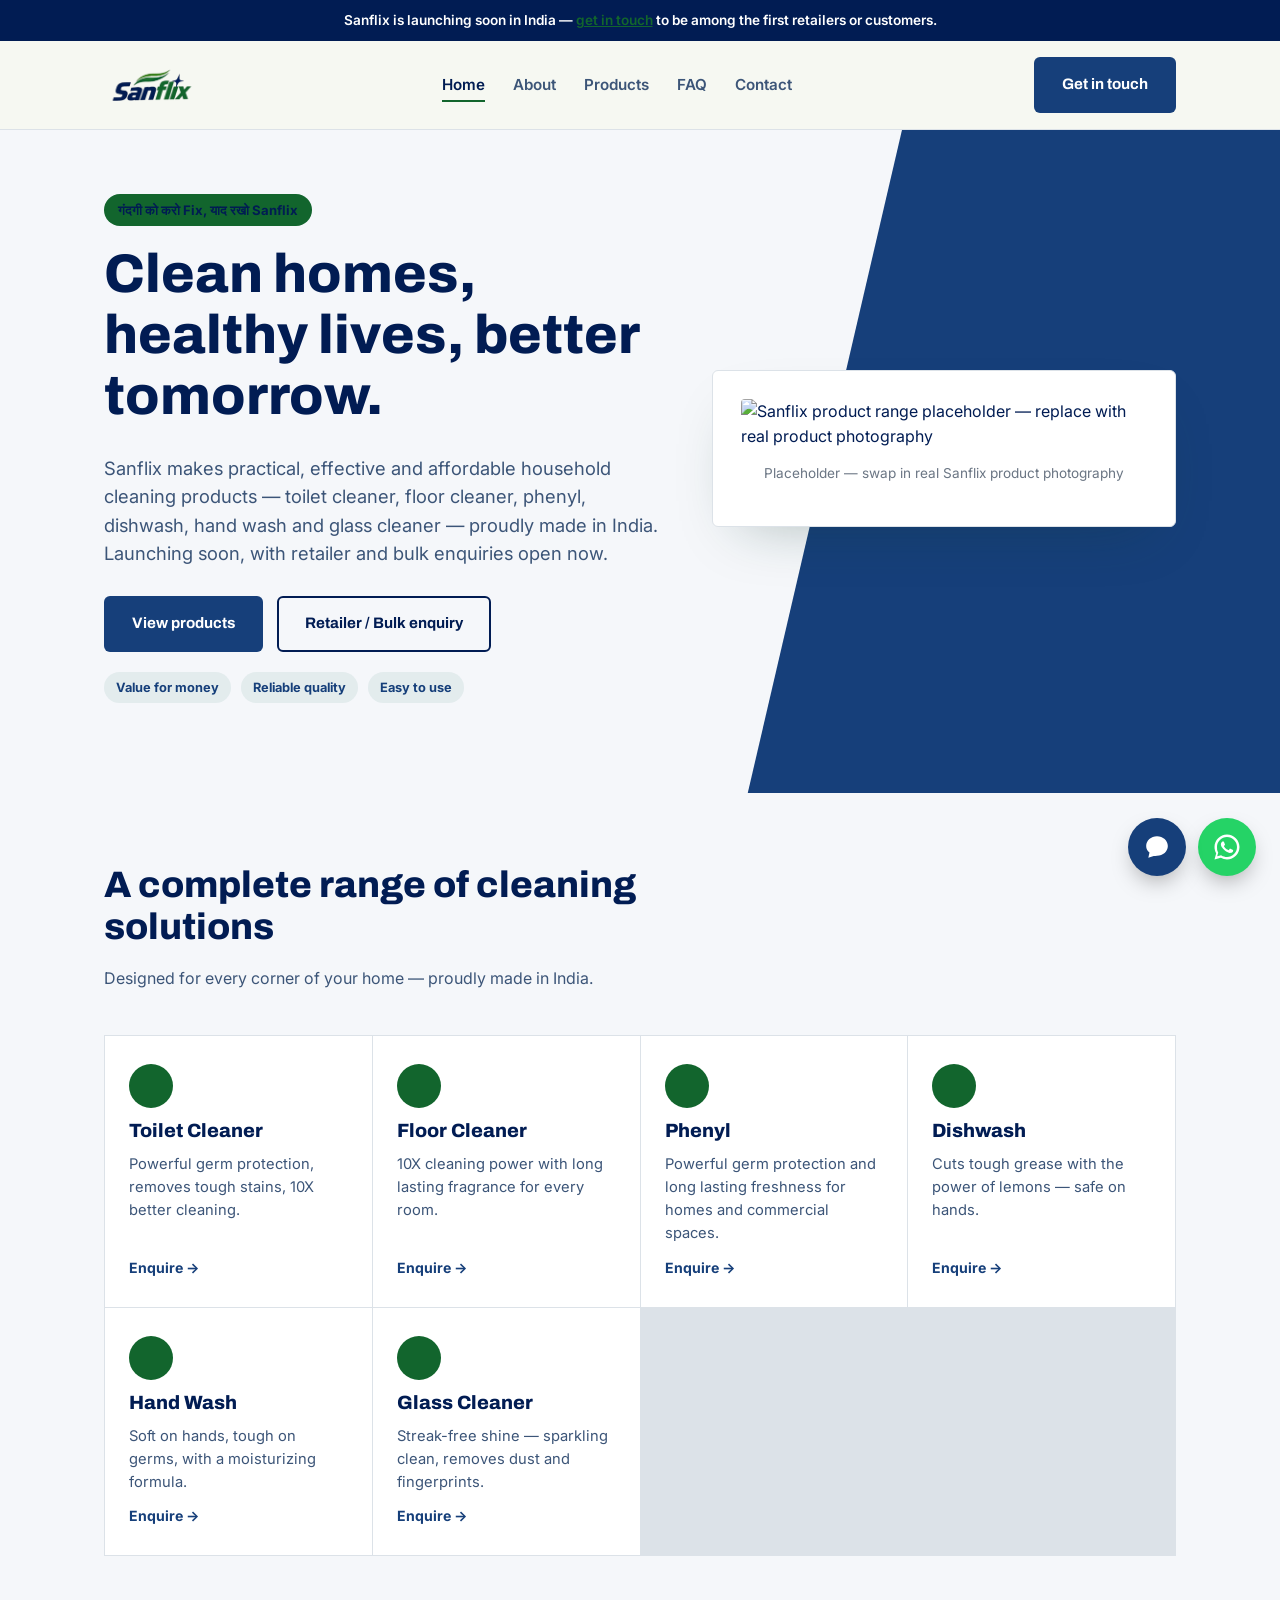
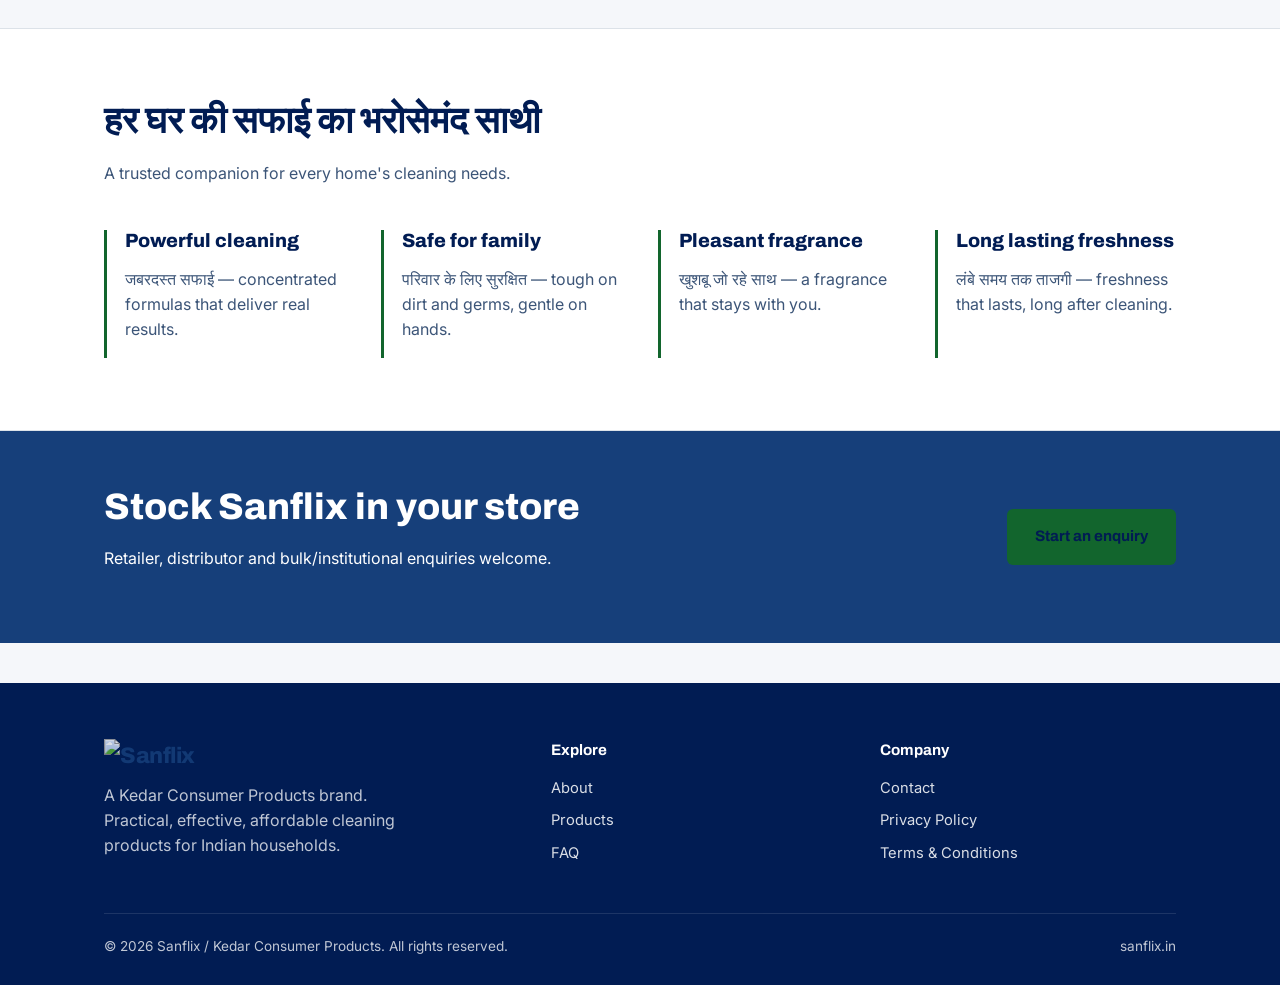
==== index.html @ 3f7b9c60 "Add files via upload" ====
<!DOCTYPE html>
<html lang="en">
<head>
<meta charset="UTF-8">
<meta name="viewport" content="width=device-width, initial-scale=1.0">
<title>Sanflix — Effective, Affordable Cleaning Products | India</title>
<meta name="description" content="Sanflix by Kedar Consumer Products — toilet cleaner, floor cleaner, phenyl, dishwash, hand wash and glass cleaner made for Indian households. Get in touch for retail, distributor or bulk enquiries.">
<link rel="preconnect" href="https://fonts.googleapis.com">
<link href="https://fonts.googleapis.com/css2?family=Archivo:wght@700;800&family=Inter:wght@400;500;600;700&display=swap" rel="stylesheet">
<link rel="icon" type="image/x-icon" href="assets/favicon.ico">
<link rel="icon" type="image/png" sizes="32x32" href="assets/favicon-32.png">
<link rel="icon" type="image/png" sizes="16x16" href="assets/favicon-16.png">
<link rel="apple-touch-icon" sizes="180x180" href="assets/apple-touch-icon.png">
<link rel="stylesheet" href="style.css">
<!-- Google tag (gtag.js) -->
<script async src="https://www.googletagmanager.com/gtag/js?id=G-ZH7ZVCZYS8"></script>
<script>
  window.dataLayer = window.dataLayer || [];
  function gtag(){dataLayer.push(arguments);}
  gtag('js', new Date());
  gtag('config', 'G-ZH7ZVCZYS8');
</script>
</head>
<body>

<a href="#main" class="skip-link">Skip to content</a>

<!-- PRE-LAUNCH: remove this div once Sanflix officially launches -->
<div class="announce-bar">Sanflix is launching soon in India — <a href="contact.html">get in touch</a> to be among the first retailers or customers.</div>

<header class="site-header">
  <div class="wrap">
    <a href="index.html" class="logo"><img src="assets/sanflix-logo.png" alt="Sanflix" style="height:32px;"></a>
    <nav>
      <ul class="nav-links">
        <li><a href="index.html" class="active">Home</a></li>
        <li><a href="about.html">About</a></li>
        <li><a href="products.html">Products</a></li>
        <li><a href="faq.html">FAQ</a></li>
        <li><a href="contact.html">Contact</a></li>
      </ul>
    </nav>
    <div class="nav-cta">
      <a href="contact.html" class="btn btn-primary">Get in touch</a>
      <button type="button" class="menu-toggle" aria-label="Toggle menu" aria-expanded="false">
        <span class="bar"></span>
        <span class="bar"></span>
        <span class="bar"></span>
      </button>
    </div>
  </div>
</header>

<main id="main">

  <section class="hero">
    <div class="wrap">
      <div class="hero-copy">
        <span class="tag">गंदगी को करो Fix, याद रखो Sanflix</span>
        <h1>Clean homes, healthy lives, better tomorrow.</h1>
        <p class="lede">Sanflix makes practical, effective and affordable household cleaning products — toilet cleaner, floor cleaner, phenyl, dishwash, hand wash and glass cleaner — proudly made in India. <!-- PRE-LAUNCH: adjust this line once launched --> Launching soon, with retailer and bulk enquiries open now.</p>
        <div class="hero-actions">
          <a href="products.html" class="btn btn-primary">View products</a>
          <a href="contact.html" class="btn btn-ghost">Retailer / Bulk enquiry</a>
        </div>
        <div class="badge-row">
          <span class="badge">Value for money</span>
          <span class="badge">Reliable quality</span>
          <span class="badge">Easy to use</span>
        </div>
      </div>
      <div class="hero-art">
        <img src="https://placehold.co/520x360/0F6B5C/F6F8F2?text=Sanflix+Product+Range" alt="Sanflix product range placeholder — replace with real product photography">
        <p class="caption">Placeholder — swap in real Sanflix product photography</p>
      </div>
    </div>
  </section>

  <section>
    <div class="wrap">
      <div class="section-head">
        <h2>A complete range of cleaning solutions</h2>
        <p>Designed for every corner of your home — proudly made in India.</p>
      </div>
      <div class="product-grid">
        <div class="product-tile">
          <div class="swatch"></div>
          <h3>Toilet Cleaner</h3>
          <p>Powerful germ protection, removes tough stains, 10X better cleaning.</p>
          <a href="contact.html" class="enquire">Enquire →</a>
        </div>
        <div class="product-tile">
          <div class="swatch"></div>
          <h3>Floor Cleaner</h3>
          <p>10X cleaning power with long lasting fragrance for every room.</p>
          <a href="contact.html" class="enquire">Enquire →</a>
        </div>
        <div class="product-tile">
          <div class="swatch"></div>
          <h3>Phenyl</h3>
          <p>Powerful germ protection and long lasting freshness for homes and commercial spaces.</p>
          <a href="contact.html" class="enquire">Enquire →</a>
        </div>
        <div class="product-tile">
          <div class="swatch"></div>
          <h3>Dishwash</h3>
          <p>Cuts tough grease with the power of lemons — safe on hands.</p>
          <a href="contact.html" class="enquire">Enquire →</a>
        </div>
        <div class="product-tile">
          <div class="swatch"></div>
          <h3>Hand Wash</h3>
          <p>Soft on hands, tough on germs, with a moisturizing formula.</p>
          <a href="contact.html" class="enquire">Enquire →</a>
        </div>
        <div class="product-tile">
          <div class="swatch"></div>
          <h3>Glass Cleaner</h3>
          <p>Streak-free shine — sparkling clean, removes dust and fingerprints.</p>
          <a href="contact.html" class="enquire">Enquire →</a>
        </div>
      </div>
    </div>
  </section>

  <section class="section-alt">
    <div class="wrap">
      <div class="section-head">
        <h2>हर घर की सफाई का भरोसेमंद साथी</h2>
        <p>A trusted companion for every home's cleaning needs.</p>
      </div>
      <div class="why-grid">
        <div class="why-item">
          <h3>Powerful cleaning</h3>
          <p>जबरदस्त सफाई — concentrated formulas that deliver real results.</p>
        </div>
        <div class="why-item">
          <h3>Safe for family</h3>
          <p>परिवार के लिए सुरक्षित — tough on dirt and germs, gentle on hands.</p>
        </div>
        <div class="why-item">
          <h3>Pleasant fragrance</h3>
          <p>खुशबू जो रहे साथ — a fragrance that stays with you.</p>
        </div>
        <div class="why-item">
          <h3>Long lasting freshness</h3>
          <p>लंबे समय तक ताजगी — freshness that lasts, long after cleaning.</p>
        </div>
      </div>
    </div>
  </section>

  <section class="cta-band">
    <div class="wrap">
      <div>
        <h2>Stock Sanflix in your store</h2>
        <p>Retailer, distributor and bulk/institutional enquiries welcome.</p>
      </div>
      <a href="contact.html" class="btn btn-accent">Start an enquiry</a>
    </div>
  </section>

</main>

<footer>
  <div class="wrap">
    <div class="footer-grid">
      <div>
        <a href="index.html" class="logo"><img src="assets/sanflix-logo-white.png" alt="Sanflix" style="height:30px;"></a>
        <p style="color:rgba(255,255,255,0.75);margin-top:14px;max-width:32ch;">A Kedar Consumer Products brand. Practical, effective, affordable cleaning products for Indian households.</p>
      </div>
      <div>
        <h4>Explore</h4>
        <ul>
          <li><a href="about.html">About</a></li>
          <li><a href="products.html">Products</a></li>
          <li><a href="faq.html">FAQ</a></li>
        </ul>
      </div>
      <div>
        <h4>Company</h4>
        <ul>
          <li><a href="contact.html">Contact</a></li>
          <li><a href="privacy.html">Privacy Policy</a></li>
          <li><a href="terms.html">Terms & Conditions</a></li>
        </ul>
      </div>
    </div>
    <div class="footer-bottom">
      <span>© 2026 Sanflix / Kedar Consumer Products. All rights reserved.</span>
      <span>sanflix.in</span>
    </div>
  </div>
</footer>

<a href="https://wa.me/910000000000" class="wa-float" aria-label="Chat on WhatsApp" target="_blank" rel="noopener">
  <svg viewBox="0 0 24 24"><path d="M12 2C6.48 2 2 6.48 2 12c0 1.85.5 3.58 1.36 5.07L2 22l5.07-1.33A9.96 9.96 0 0012 22c5.52 0 10-4.48 10-10S17.52 2 12 2zm0 18c-1.6 0-3.1-.43-4.4-1.18l-.31-.18-3.13.82.84-3.05-.2-.31A7.94 7.94 0 014 12c0-4.41 3.59-8 8-8s8 3.59 8 8-3.59 8-8 8zm4.4-5.9c-.24-.12-1.43-.7-1.65-.78-.22-.08-.38-.12-.54.12-.16.24-.62.78-.76.94-.14.16-.28.18-.52.06-.24-.12-1.02-.38-1.94-1.2-.72-.64-1.2-1.43-1.34-1.67-.14-.24-.02-.37.1-.49.11-.11.24-.28.36-.42.12-.14.16-.24.24-.4.08-.16.04-.3-.02-.42-.06-.12-.54-1.3-.74-1.78-.2-.47-.4-.4-.54-.41h-.46c-.16 0-.42.06-.64.3-.22.24-.84.82-.84 2s.86 2.32.98 2.48c.12.16 1.7 2.6 4.12 3.64.58.25 1.03.4 1.38.51.58.18 1.11.16 1.53.1.47-.07 1.43-.58 1.63-1.15.2-.57.2-1.05.14-1.15-.06-.1-.22-.16-.46-.28z"/></svg>
</a>

<button class="chat-toggle" aria-label="Open Sanflix assistant">
  <svg viewBox="0 0 24 24"><path d="M12 2C6.48 2 2 6.03 2 11c0 2.42 1.16 4.6 3.06 6.19L4 22l4.98-1.62A11.6 11.6 0 0012 20c5.52 0 10-4.03 10-9S17.52 2 12 2z"/></svg>
</button>
<div class="chat-panel">
  <div class="chat-head">Sanflix Assistant</div>
  <div class="chat-body">
    <div class="msg bot">Hi! Ask me about our products, usage, or how to get in touch.</div>
  </div>
  <form class="chat-input">
    <input type="text" placeholder="Type your question…" aria-label="Chat message">
    <button type="submit">Send</button>
  </form>
</div>

<script src="script.js"></script>
</body>
</html>
---- style.css ----
/* ===== Sanflix — Design tokens ===== */
:root{
  /* Colors pulled directly from the real Sanflix logo */
  --ink: #011C53;
  --ink-soft: #3C5578;
  --paper: #F5F7FA;
  --paper-raised: #FFFFFF;
  --teal: #163F7A;
  --teal-dark: #0F2D59;
  --lime: #12652D;
  --lime-dark: #0D4A21;
  --sage: #6B7684;
  --line: #DCE2E8;
  --danger: #B4432E;

  --font-head: 'Archivo', system-ui, sans-serif;
  --font-body: 'Inter', system-ui, sans-serif;

  --radius: 6px;
  --container: 1120px;
}

*{box-sizing:border-box;}
html{scroll-behavior:smooth;}
body{
  margin:0;
  background:var(--paper);
  color:var(--ink);
  font-family:var(--font-body);
  line-height:1.55;
  -webkit-font-smoothing:antialiased;
}
img{max-width:100%;display:block;}
a{color:inherit;}
.wrap{max-width:var(--container);margin:0 auto;padding:0 24px;}

h1,h2,h3{
  font-family:var(--font-head);
  color:var(--ink);
  line-height:1.12;
  margin:0 0 0.5em 0;
  font-weight:800;
}
h1{font-size:clamp(2.1rem,5vw,3.4rem);}
h2{font-size:clamp(1.6rem,3.4vw,2.3rem);}
h3{font-size:1.2rem;}
p{max-width:65ch;color:var(--ink-soft);}
.lede{font-size:1.15rem;color:var(--ink-soft);}

/* ===== Buttons ===== */
.btn{
  display:inline-flex;align-items:center;gap:8px;
  padding:14px 26px;border-radius:var(--radius);
  font-family:var(--font-head);font-weight:700;font-size:0.95rem;
  text-decoration:none;border:2px solid transparent;cursor:pointer;
  transition:transform .12s ease, background .15s ease;
}
.btn:active{transform:scale(0.98);}
.btn-primary{background:var(--teal);color:#fff;}
.btn-primary:hover{background:var(--teal-dark);}
.btn-accent{background:var(--lime);color:var(--ink);}
.btn-accent:hover{background:var(--lime-dark);}
.btn-ghost{background:transparent;color:var(--ink);border-color:var(--ink);}
.btn-ghost:hover{background:var(--ink);color:#fff;}
.btn-wide{width:100%;justify-content:center;}

/* ===== Header ===== */
.site-header{
  position:sticky;top:0;z-index:300;
  background:rgba(246,248,242,0.97);
  border-bottom:1px solid var(--line);
}
.site-header .wrap{
  display:flex;align-items:center;justify-content:space-between;
  padding-top:16px;padding-bottom:16px;
}
.logo{
  font-family:var(--font-head);font-weight:800;font-size:1.4rem;
  color:var(--teal);text-decoration:none;letter-spacing:-0.02em;
}
.logo span{color:var(--ink);}
.nav-links{display:flex;gap:28px;list-style:none;margin:0;padding:0;}
.nav-links a{
  text-decoration:none;font-weight:600;font-size:0.95rem;color:var(--ink-soft);
  padding:6px 0;border-bottom:2px solid transparent;
}
.nav-links a:hover, .nav-links a.active{color:var(--ink);border-color:var(--lime);}
.nav-cta{display:flex;align-items:center;gap:14px;}
.menu-toggle{
  display:none;background:none;border:none;cursor:pointer;padding:6px;
  position:relative;z-index:201;width:38px;height:38px;
}
.menu-toggle .bar{
  display:block;position:absolute;left:6px;right:6px;height:2px;
  background:var(--ink);border-radius:2px;
  transition:transform .25s ease, opacity .2s ease;
}
.menu-toggle .bar:nth-child(1){top:12px;}
.menu-toggle .bar:nth-child(2){top:19px;}
.menu-toggle .bar:nth-child(3){top:26px;}
.menu-toggle.active .bar:nth-child(1){transform:translateY(7px) rotate(45deg);}
.menu-toggle.active .bar:nth-child(2){opacity:0;}
.menu-toggle.active .bar:nth-child(3){transform:translateY(-7px) rotate(-45deg);}

@media(max-width:860px){
  .nav-links{
    display:none;
    position:fixed;top:0;right:0;bottom:0;left:0;
    background:var(--paper);z-index:200;
    flex-direction:column;padding:100px 24px 32px 24px;gap:22px;
    overflow-y:auto;
  }
  .nav-links.open{display:flex;}
  .nav-links.open::before{
    content:"";
    position:absolute;top:24px;left:24px;
    width:150px;height:34px;
    background:url('assets/sanflix-logo.png') no-repeat left center;
    background-size:contain;
  }
  .nav-links li{border-bottom:1px solid var(--line);padding-bottom:14px;}
  .nav-links li:last-child{border-bottom:none;}
  .nav-links a{font-size:1.1rem;}
  .menu-toggle{display:block;}
  .nav-cta .btn-primary{padding:10px 16px;font-size:0.85rem;}
}

/* ===== Hero ===== */
.hero{
  position:relative;overflow:hidden;
  padding:64px 0 90px 0;
}
.hero::before{
  content:"";position:absolute;top:-10%;right:-12%;width:56%;height:130%;
  background:var(--teal);
  clip-path:polygon(28% 0, 100% 0, 100% 100%, 0% 100%);
  z-index:0;
}
.hero .wrap{position:relative;z-index:1;display:grid;grid-template-columns:1.1fr 0.9fr;gap:40px;align-items:center;}
.hero-copy .tag{
  display:inline-block;background:var(--lime);color:var(--ink);
  font-weight:700;font-size:0.82rem;padding:6px 14px;border-radius:100px;margin-bottom:18px;
}
.hero-actions{display:flex;gap:14px;flex-wrap:wrap;margin-top:28px;}
.hero-art{
  position:relative;z-index:1;background:var(--paper-raised);
  border-radius:var(--radius);padding:28px;border:1px solid var(--line);
  box-shadow:0 24px 60px -30px rgba(18,56,50,0.35);
}
.hero-art img{border-radius:4px;}
.hero-art .caption{margin-top:14px;font-size:0.85rem;color:var(--sage);text-align:center;}

@media(max-width:860px){
  .hero .wrap{grid-template-columns:1fr;}
  .hero::before{width:100%;height:60%;top:auto;bottom:0;right:0;clip-path:polygon(0 30%,100% 0,100% 100%,0 100%);opacity:0.12;}
}

/* ===== Sections ===== */
section{padding:72px 0;}
.section-head{max-width:640px;margin-bottom:44px;}
.section-alt{background:var(--paper-raised);border-top:1px solid var(--line);border-bottom:1px solid var(--line);}

/* Product tiles - flat bordered, not identical shadow cards */
.product-grid{display:grid;grid-template-columns:repeat(auto-fit,minmax(220px,1fr));gap:1px;background:var(--line);border:1px solid var(--line);}
.product-tile{background:var(--paper-raised);padding:28px 24px;display:flex;flex-direction:column;gap:12px;}
.product-tile .swatch{width:44px;height:44px;border-radius:50%;background:var(--lime);}
.product-tile h3{margin-bottom:0;}
.product-tile p{font-size:0.92rem;margin:0;}
.product-tile .enquire{margin-top:auto;font-weight:700;font-size:0.88rem;color:var(--teal);text-decoration:none;}

/* Why grid */
.why-grid{display:grid;grid-template-columns:repeat(auto-fit,minmax(220px,1fr));gap:36px;}
.why-item{border-left:3px solid var(--lime);padding-left:18px;}
@media(max-width:860px){.why-grid{grid-template-columns:1fr;}}

/* CTA band */
.cta-band{background:var(--teal);color:#fff;padding:56px 0;}
.cta-band h2, .cta-band p{color:#fff;}
.cta-band .wrap{display:flex;align-items:center;justify-content:space-between;gap:24px;flex-wrap:wrap;}

/* Forms */
.form-grid{display:grid;grid-template-columns:1.2fr 0.8fr;gap:48px;align-items:start;}
@media(max-width:860px){.form-grid{grid-template-columns:1fr;}}
.field{margin-bottom:20px;}
.field label{display:block;font-weight:700;font-size:0.88rem;margin-bottom:6px;}
.field input, .field select, .field textarea{
  width:100%;padding:12px 14px;border:1.5px solid var(--line);border-radius:var(--radius);
  font-family:var(--font-body);font-size:0.98rem;background:#fff;color:var(--ink);
}
.field input:focus, .field select:focus, .field textarea:focus{
  outline:2px solid var(--teal);outline-offset:1px;border-color:var(--teal);
}
.contact-card{background:var(--paper-raised);border:1px solid var(--line);border-radius:var(--radius);padding:28px;}
.contact-card .row{display:flex;gap:12px;align-items:flex-start;margin-bottom:18px;}
.contact-card .row:last-child{margin-bottom:0;}

/* FAQ accordion */
.faq-item{border-bottom:1px solid var(--line);}
.faq-q{
  width:100%;text-align:left;background:none;border:none;cursor:pointer;
  padding:20px 0;font-family:var(--font-head);font-weight:700;font-size:1.05rem;
  display:flex;justify-content:space-between;align-items:center;color:var(--ink);
}
.faq-a{max-height:0;overflow:hidden;transition:max-height .25s ease;}
.faq-a p{padding-bottom:18px;margin:0;}
.faq-item.open .faq-a{max-height:300px;}
.faq-item.open .faq-icon{transform:rotate(45deg);}
.faq-icon{transition:transform .2s ease;font-size:1.4rem;color:var(--teal);}

/* Footer */
footer{background:var(--ink);color:#fff;padding:56px 0 28px 0;margin-top:40px;}
footer a{color:#fff;text-decoration:none;opacity:0.85;}
footer a:hover{opacity:1;text-decoration:underline;}
.footer-grid{display:grid;grid-template-columns:1.4fr 1fr 1fr;gap:32px;margin-bottom:40px;}
.footer-grid h4{font-family:var(--font-head);margin:0 0 14px 0;font-size:0.95rem;}
.footer-grid ul{list-style:none;padding:0;margin:0;display:flex;flex-direction:column;gap:10px;font-size:0.92rem;}
.footer-bottom{border-top:1px solid rgba(255,255,255,0.15);padding-top:22px;font-size:0.85rem;opacity:0.75;display:flex;justify-content:space-between;flex-wrap:wrap;gap:10px;}
@media(max-width:860px){.footer-grid{grid-template-columns:1fr;}}

/* WhatsApp floating button */
.wa-float{
  position:fixed;bottom:24px;right:24px;z-index:60;
  width:58px;height:58px;border-radius:50%;background:#25D366;
  display:flex;align-items:center;justify-content:center;
  box-shadow:0 10px 24px -8px rgba(0,0,0,0.4);text-decoration:none;
}
.wa-float svg{width:30px;height:30px;fill:#fff;}

/* Chatbot widget (phase 2 — wired up when the RAG API is live) */
.chat-toggle{
  position:fixed;bottom:24px;right:94px;z-index:60;
  width:58px;height:58px;border-radius:50%;background:var(--teal);
  display:flex;align-items:center;justify-content:center;border:none;cursor:pointer;
  box-shadow:0 10px 24px -8px rgba(0,0,0,0.4);
}
.chat-toggle svg{width:26px;height:26px;fill:#fff;}
.chat-panel{
  position:fixed;bottom:92px;right:24px;z-index:60;width:320px;max-width:calc(100vw - 48px);
  background:#fff;border-radius:12px;border:1px solid var(--line);
  box-shadow:0 24px 60px -20px rgba(0,0,0,0.35);
  display:none;flex-direction:column;overflow:hidden;
}
.chat-panel.open{display:flex;}
.chat-head{background:var(--teal);color:#fff;padding:14px 16px;font-family:var(--font-head);font-weight:700;}
.chat-body{padding:14px 16px;height:280px;overflow-y:auto;font-size:0.9rem;}
.chat-body .msg{margin-bottom:12px;}
.chat-body .msg.bot{color:var(--ink-soft);}
.chat-body .msg.user{color:var(--teal);text-align:right;}
.chat-input{display:flex;border-top:1px solid var(--line);}
.chat-input input{flex:1;border:none;padding:12px;font-size:0.9rem;}
.chat-input button{border:none;background:var(--lime);padding:0 16px;font-weight:700;cursor:pointer;}

/* PRE-LAUNCH: remove this whole block + its HTML usage once Sanflix officially launches */
.announce-bar{
  background:var(--ink);color:#fff;text-align:center;
  padding:10px 16px;font-size:0.85rem;font-weight:600;
}
.announce-bar a{color:var(--lime);text-decoration:underline;}

/* Utility */
.badge-row{display:flex;gap:10px;flex-wrap:wrap;margin-top:20px;}
.badge{font-size:0.8rem;font-weight:700;color:var(--teal);background:rgba(15,107,92,0.08);padding:6px 12px;border-radius:100px;}
.skip-link{position:absolute;left:-9999px;}
.skip-link:focus{left:16px;top:16px;background:#fff;padding:10px;z-index:100;}
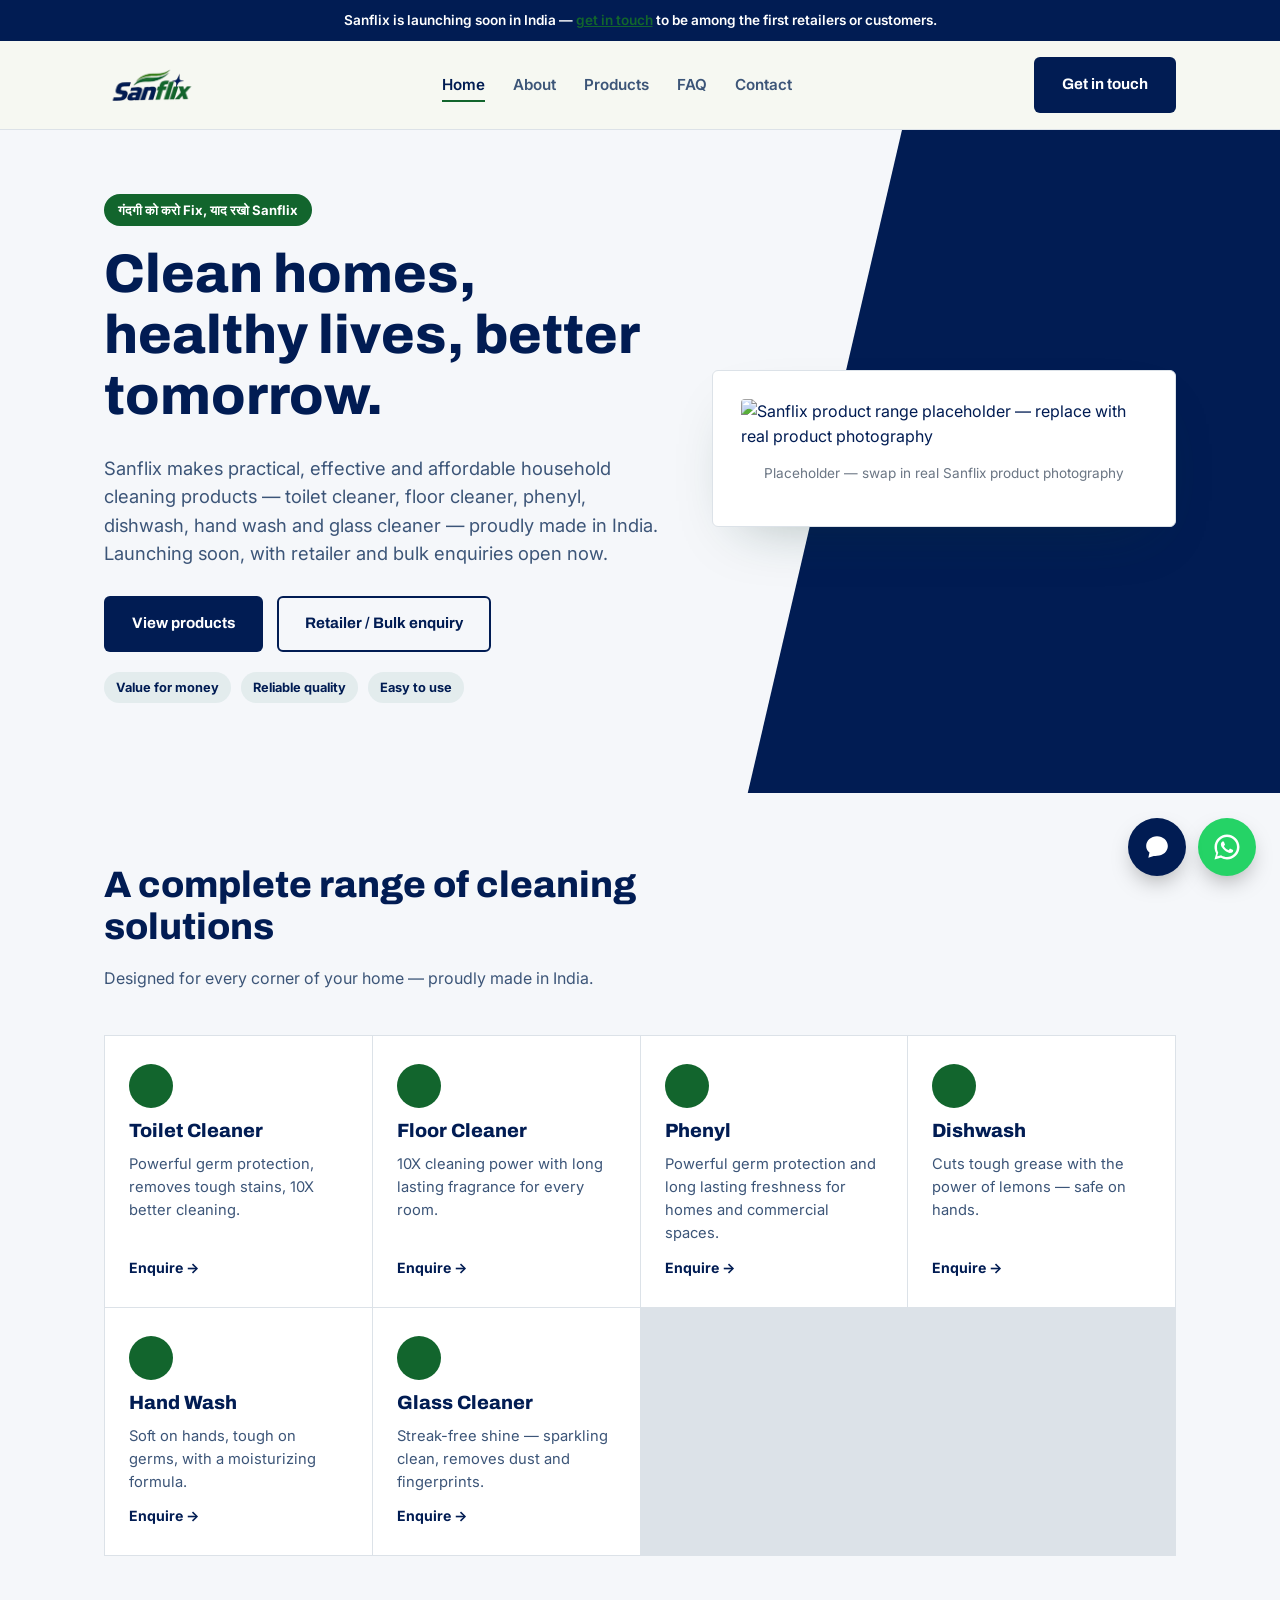
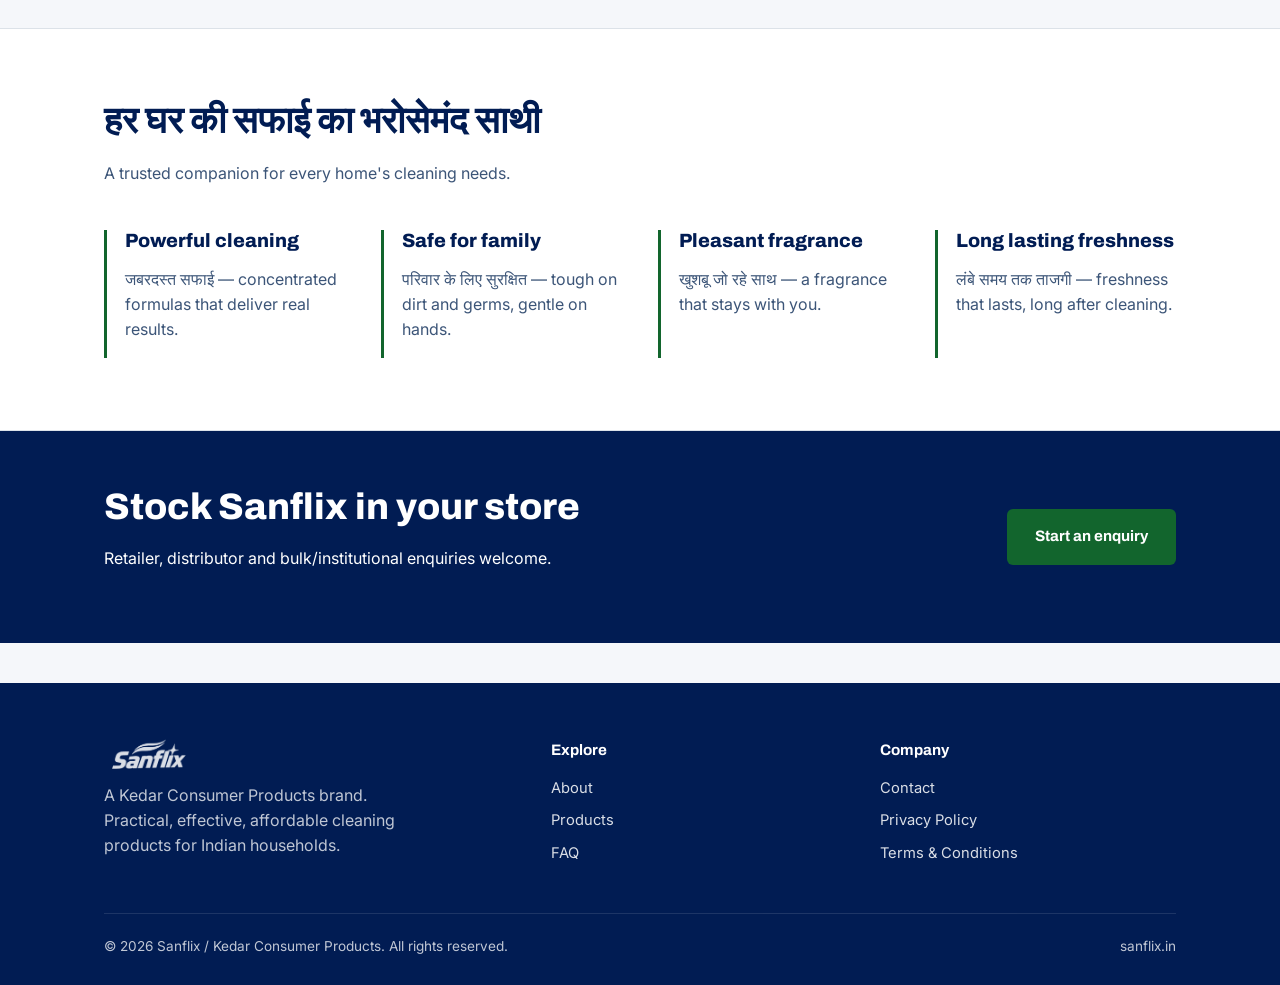
==== commit 158a8b3a: "Add files via upload" ====
--- a/index.html
+++ b/index.html
@@ -193,7 +193,7 @@
   </div>
 </footer>
 
-<a href="https://wa.me/910000000000" class="wa-float" aria-label="Chat on WhatsApp" target="_blank" rel="noopener">
+<a href="https://wa.me/918168800195" class="wa-float" aria-label="Chat on WhatsApp" target="_blank" rel="noopener">
   <svg viewBox="0 0 24 24"><path d="M12 2C6.48 2 2 6.48 2 12c0 1.85.5 3.58 1.36 5.07L2 22l5.07-1.33A9.96 9.96 0 0012 22c5.52 0 10-4.48 10-10S17.52 2 12 2zm0 18c-1.6 0-3.1-.43-4.4-1.18l-.31-.18-3.13.82.84-3.05-.2-.31A7.94 7.94 0 014 12c0-4.41 3.59-8 8-8s8 3.59 8 8-3.59 8-8 8zm4.4-5.9c-.24-.12-1.43-.7-1.65-.78-.22-.08-.38-.12-.54.12-.16.24-.62.78-.76.94-.14.16-.28.18-.52.06-.24-.12-1.02-.38-1.94-1.2-.72-.64-1.2-1.43-1.34-1.67-.14-.24-.02-.37.1-.49.11-.11.24-.28.36-.42.12-.14.16-.24.24-.4.08-.16.04-.3-.02-.42-.06-.12-.54-1.3-.74-1.78-.2-.47-.4-.4-.54-.41h-.46c-.16 0-.42.06-.64.3-.22.24-.84.82-.84 2s.86 2.32.98 2.48c.12.16 1.7 2.6 4.12 3.64.58.25 1.03.4 1.38.51.58.18 1.11.16 1.53.1.47-.07 1.43-.58 1.63-1.15.2-.57.2-1.05.14-1.15-.06-.1-.22-.16-.46-.28z"/></svg>
 </a>
 
--- a/style.css
+++ b/style.css
@@ -5,8 +5,8 @@
   --ink-soft: #3C5578;
   --paper: #F5F7FA;
   --paper-raised: #FFFFFF;
-  --teal: #163F7A;
-  --teal-dark: #0F2D59;
+  --teal: #011C53;
+  --teal-dark: #010F30;
   --lime: #12652D;
   --lime-dark: #0D4A21;
   --sage: #6B7684;
@@ -58,7 +58,7 @@
 .btn:active{transform:scale(0.98);}
 .btn-primary{background:var(--teal);color:#fff;}
 .btn-primary:hover{background:var(--teal-dark);}
-.btn-accent{background:var(--lime);color:var(--ink);}
+.btn-accent{background:var(--lime);color:#fff;}
 .btn-accent:hover{background:var(--lime-dark);}
 .btn-ghost{background:transparent;color:var(--ink);border-color:var(--ink);}
 .btn-ghost:hover{background:var(--ink);color:#fff;}
@@ -138,7 +138,7 @@
 }
 .hero .wrap{position:relative;z-index:1;display:grid;grid-template-columns:1.1fr 0.9fr;gap:40px;align-items:center;}
 .hero-copy .tag{
-  display:inline-block;background:var(--lime);color:var(--ink);
+  display:inline-block;background:var(--lime);color:#fff;
   font-weight:700;font-size:0.82rem;padding:6px 14px;border-radius:100px;margin-bottom:18px;
 }
 .hero-actions{display:flex;gap:14px;flex-wrap:wrap;margin-top:28px;}
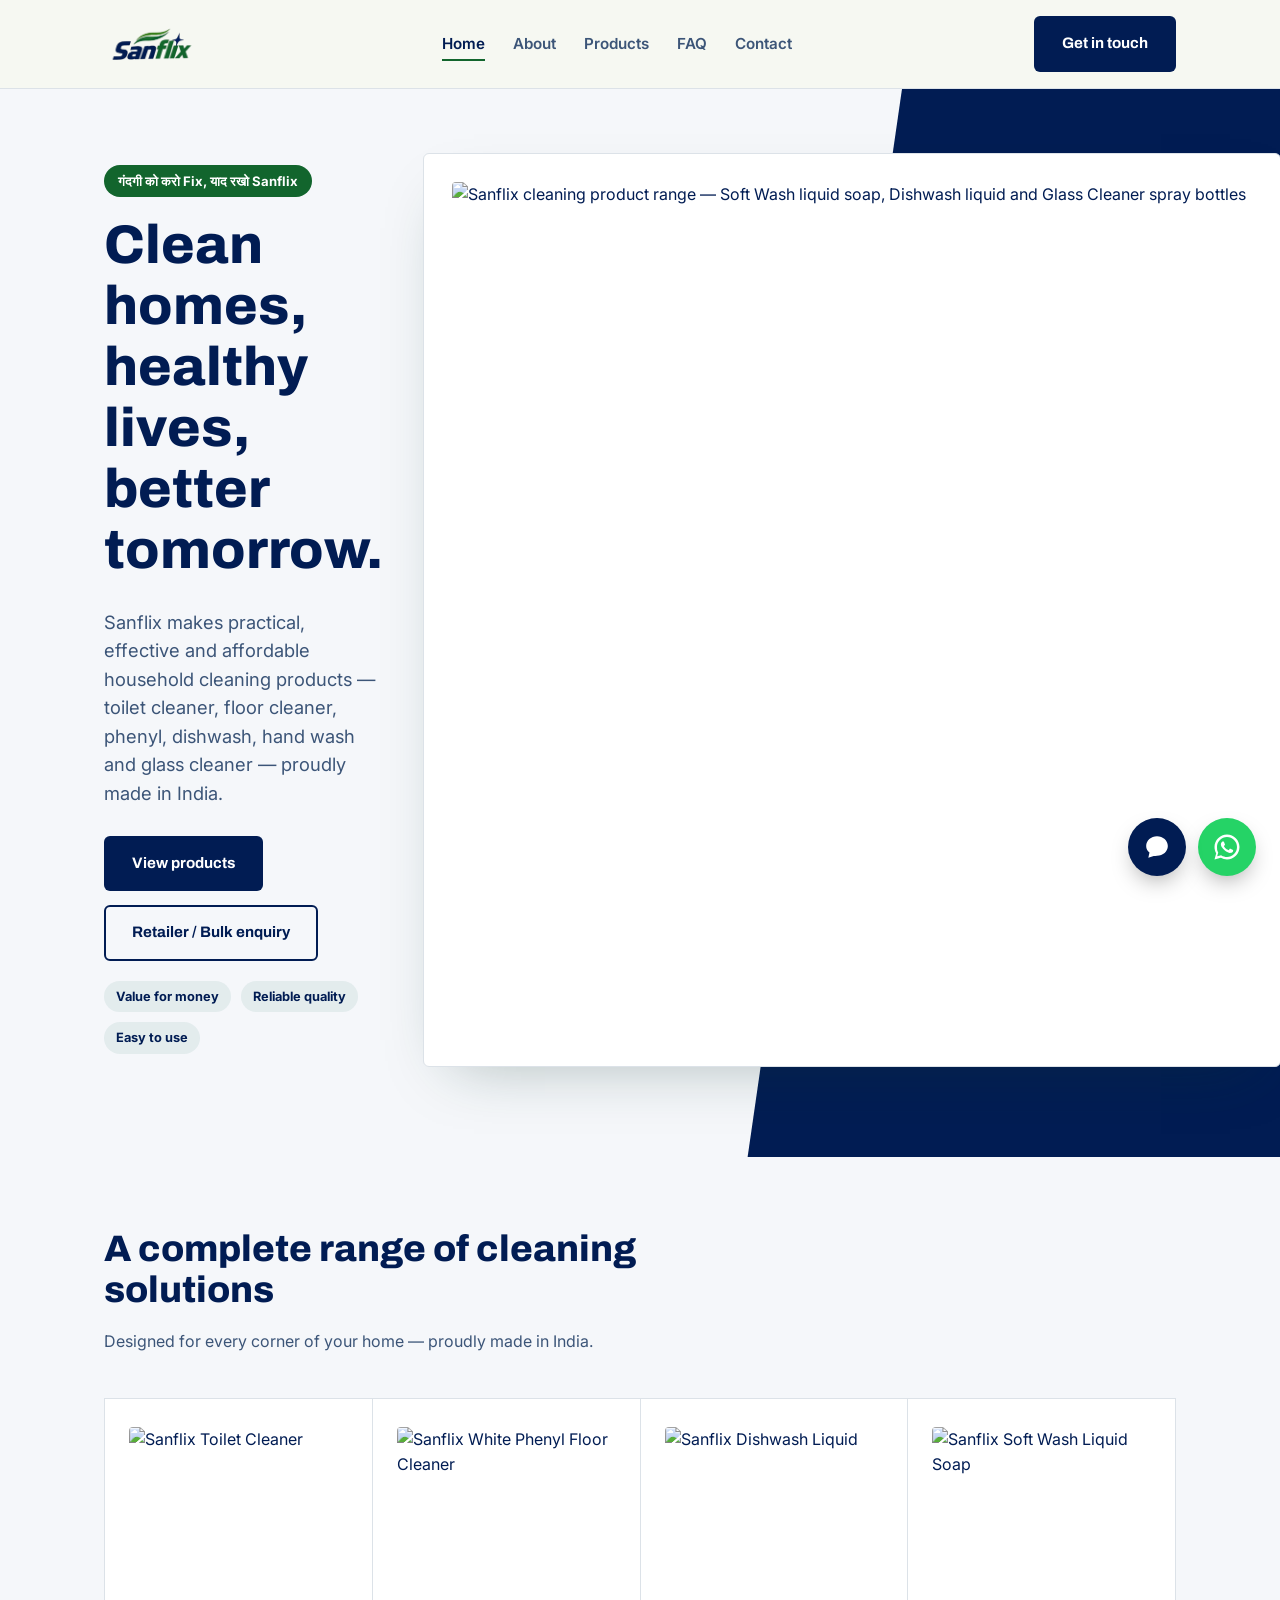
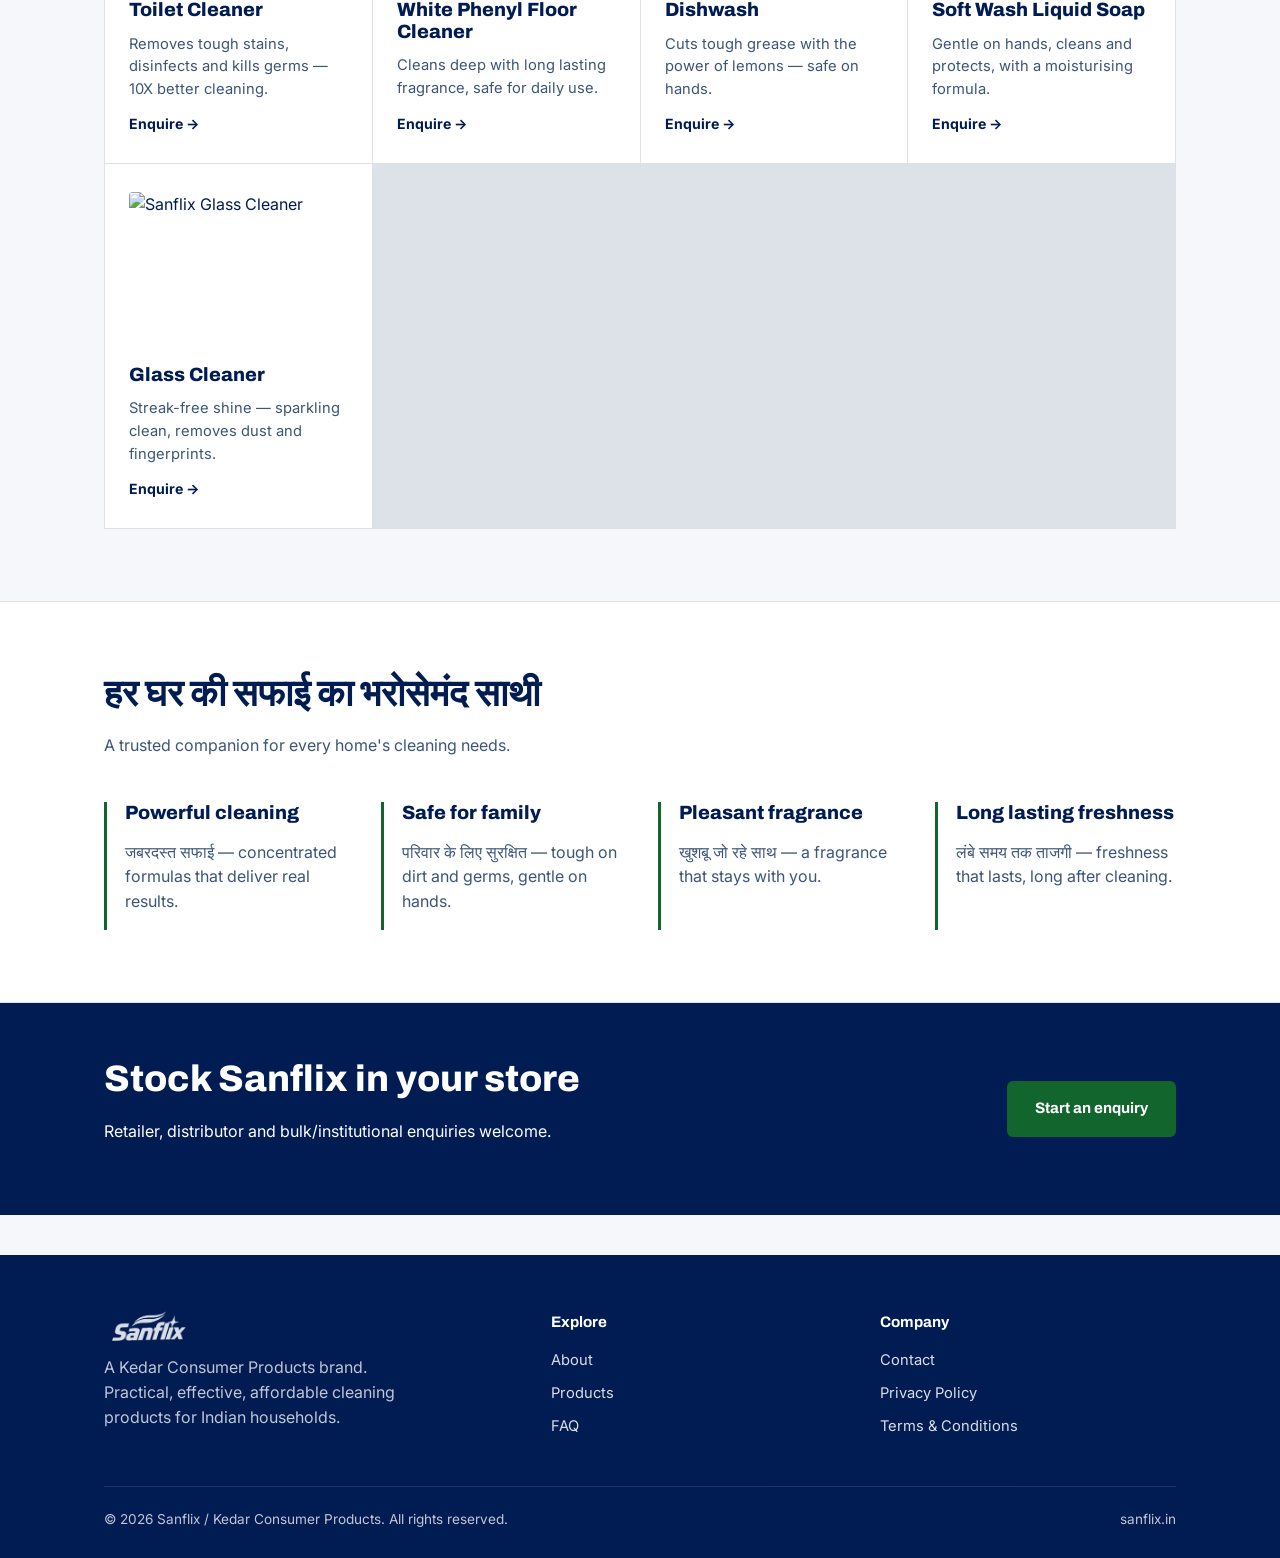
==== commit eec6d8d8: "Add files via upload" ====
--- a/index.html
+++ b/index.html
@@ -25,9 +25,6 @@
 
 <a href="#main" class="skip-link">Skip to content</a>
 
-<!-- PRE-LAUNCH: remove this div once Sanflix officially launches -->
-<div class="announce-bar">Sanflix is launching soon in India — <a href="contact.html">get in touch</a> to be among the first retailers or customers.</div>
-
 <header class="site-header">
   <div class="wrap">
     <a href="index.html" class="logo"><img src="assets/sanflix-logo.png" alt="Sanflix" style="height:32px;"></a>
@@ -58,7 +55,7 @@
       <div class="hero-copy">
         <span class="tag">गंदगी को करो Fix, याद रखो Sanflix</span>
         <h1>Clean homes, healthy lives, better tomorrow.</h1>
-        <p class="lede">Sanflix makes practical, effective and affordable household cleaning products — toilet cleaner, floor cleaner, phenyl, dishwash, hand wash and glass cleaner — proudly made in India. <!-- PRE-LAUNCH: adjust this line once launched --> Launching soon, with retailer and bulk enquiries open now.</p>
+        <p class="lede">Sanflix makes practical, effective and affordable household cleaning products — toilet cleaner, floor cleaner, phenyl, dishwash, hand wash and glass cleaner — proudly made in India.</p>
         <div class="hero-actions">
           <a href="products.html" class="btn btn-primary">View products</a>
           <a href="contact.html" class="btn btn-ghost">Retailer / Bulk enquiry</a>
@@ -70,8 +67,7 @@
         </div>
       </div>
       <div class="hero-art">
-        <img src="https://placehold.co/520x360/0F6B5C/F6F8F2?text=Sanflix+Product+Range" alt="Sanflix product range placeholder — replace with real product photography">
-        <p class="caption">Placeholder — swap in real Sanflix product photography</p>
+        <img src="assets/products/product-range.webp" alt="Sanflix cleaning product range — Soft Wash liquid soap, Dishwash liquid and Glass Cleaner spray bottles" width="800" height="856" loading="eager">
       </div>
     </div>
   </section>
@@ -84,37 +80,31 @@
       </div>
       <div class="product-grid">
         <div class="product-tile">
-          <div class="swatch"></div>
+          <img src="assets/products/toilet-cleaner.jpg" alt="Sanflix Toilet Cleaner" style="width:100%;height:160px;object-fit:cover;border-radius:4px;">
           <h3>Toilet Cleaner</h3>
-          <p>Powerful germ protection, removes tough stains, 10X better cleaning.</p>
-          <a href="contact.html" class="enquire">Enquire →</a>
-        </div>
-        <div class="product-tile">
-          <div class="swatch"></div>
-          <h3>Floor Cleaner</h3>
-          <p>10X cleaning power with long lasting fragrance for every room.</p>
-          <a href="contact.html" class="enquire">Enquire →</a>
-        </div>
-        <div class="product-tile">
-          <div class="swatch"></div>
-          <h3>Phenyl</h3>
-          <p>Powerful germ protection and long lasting freshness for homes and commercial spaces.</p>
-          <a href="contact.html" class="enquire">Enquire →</a>
-        </div>
-        <div class="product-tile">
-          <div class="swatch"></div>
+          <p>Removes tough stains, disinfects and kills germs — 10X better cleaning.</p>
+          <a href="contact.html" class="enquire">Enquire →</a>
+        </div>
+        <div class="product-tile">
+          <img src="assets/products/floor-cleaner.jpg" alt="Sanflix White Phenyl Floor Cleaner" style="width:100%;height:160px;object-fit:cover;border-radius:4px;">
+          <h3>White Phenyl Floor Cleaner</h3>
+          <p>Cleans deep with long lasting fragrance, safe for daily use.</p>
+          <a href="contact.html" class="enquire">Enquire →</a>
+        </div>
+        <div class="product-tile">
+          <img src="assets/products/dishwash.jpg" alt="Sanflix Dishwash Liquid" style="width:100%;height:160px;object-fit:cover;border-radius:4px;">
           <h3>Dishwash</h3>
           <p>Cuts tough grease with the power of lemons — safe on hands.</p>
           <a href="contact.html" class="enquire">Enquire →</a>
         </div>
         <div class="product-tile">
-          <div class="swatch"></div>
-          <h3>Hand Wash</h3>
-          <p>Soft on hands, tough on germs, with a moisturizing formula.</p>
-          <a href="contact.html" class="enquire">Enquire →</a>
-        </div>
-        <div class="product-tile">
-          <div class="swatch"></div>
+          <img src="assets/products/soft-wash.jpg" alt="Sanflix Soft Wash Liquid Soap" style="width:100%;height:160px;object-fit:cover;border-radius:4px;">
+          <h3>Soft Wash Liquid Soap</h3>
+          <p>Gentle on hands, cleans and protects, with a moisturising formula.</p>
+          <a href="contact.html" class="enquire">Enquire →</a>
+        </div>
+        <div class="product-tile">
+          <img src="assets/products/glass-cleaner.jpg" alt="Sanflix Glass Cleaner" style="width:100%;height:160px;object-fit:cover;border-radius:4px;">
           <h3>Glass Cleaner</h3>
           <p>Streak-free shine — sparkling clean, removes dust and fingerprints.</p>
           <a href="contact.html" class="enquire">Enquire →</a>
--- a/style.css
+++ b/style.css
@@ -242,20 +242,22 @@
 }
 .chat-panel.open{display:flex;}
 .chat-head{background:var(--teal);color:#fff;padding:14px 16px;font-family:var(--font-head);font-weight:700;}
-.chat-body{padding:14px 16px;height:280px;overflow-y:auto;font-size:0.9rem;}
-.chat-body .msg{margin-bottom:12px;}
-.chat-body .msg.bot{color:var(--ink-soft);}
-.chat-body .msg.user{color:var(--teal);text-align:right;}
+.chat-body{padding:14px 16px;height:280px;overflow-y:auto;font-size:0.9rem;display:flex;flex-direction:column;gap:10px;}
+.chat-body .msg{
+  margin-bottom:0;padding:10px 14px;border-radius:14px;max-width:85%;
+  line-height:1.4;word-wrap:break-word;
+}
+.chat-body .msg.bot{
+  background:var(--paper);color:var(--ink);
+  align-self:flex-start;border-bottom-left-radius:4px;
+}
+.chat-body .msg.user{
+  background:var(--teal);color:#fff;
+  align-self:flex-end;border-bottom-right-radius:4px;
+}
 .chat-input{display:flex;border-top:1px solid var(--line);}
 .chat-input input{flex:1;border:none;padding:12px;font-size:0.9rem;}
 .chat-input button{border:none;background:var(--lime);padding:0 16px;font-weight:700;cursor:pointer;}
-
-/* PRE-LAUNCH: remove this whole block + its HTML usage once Sanflix officially launches */
-.announce-bar{
-  background:var(--ink);color:#fff;text-align:center;
-  padding:10px 16px;font-size:0.85rem;font-weight:600;
-}
-.announce-bar a{color:var(--lime);text-decoration:underline;}
 
 /* Utility */
 .badge-row{display:flex;gap:10px;flex-wrap:wrap;margin-top:20px;}
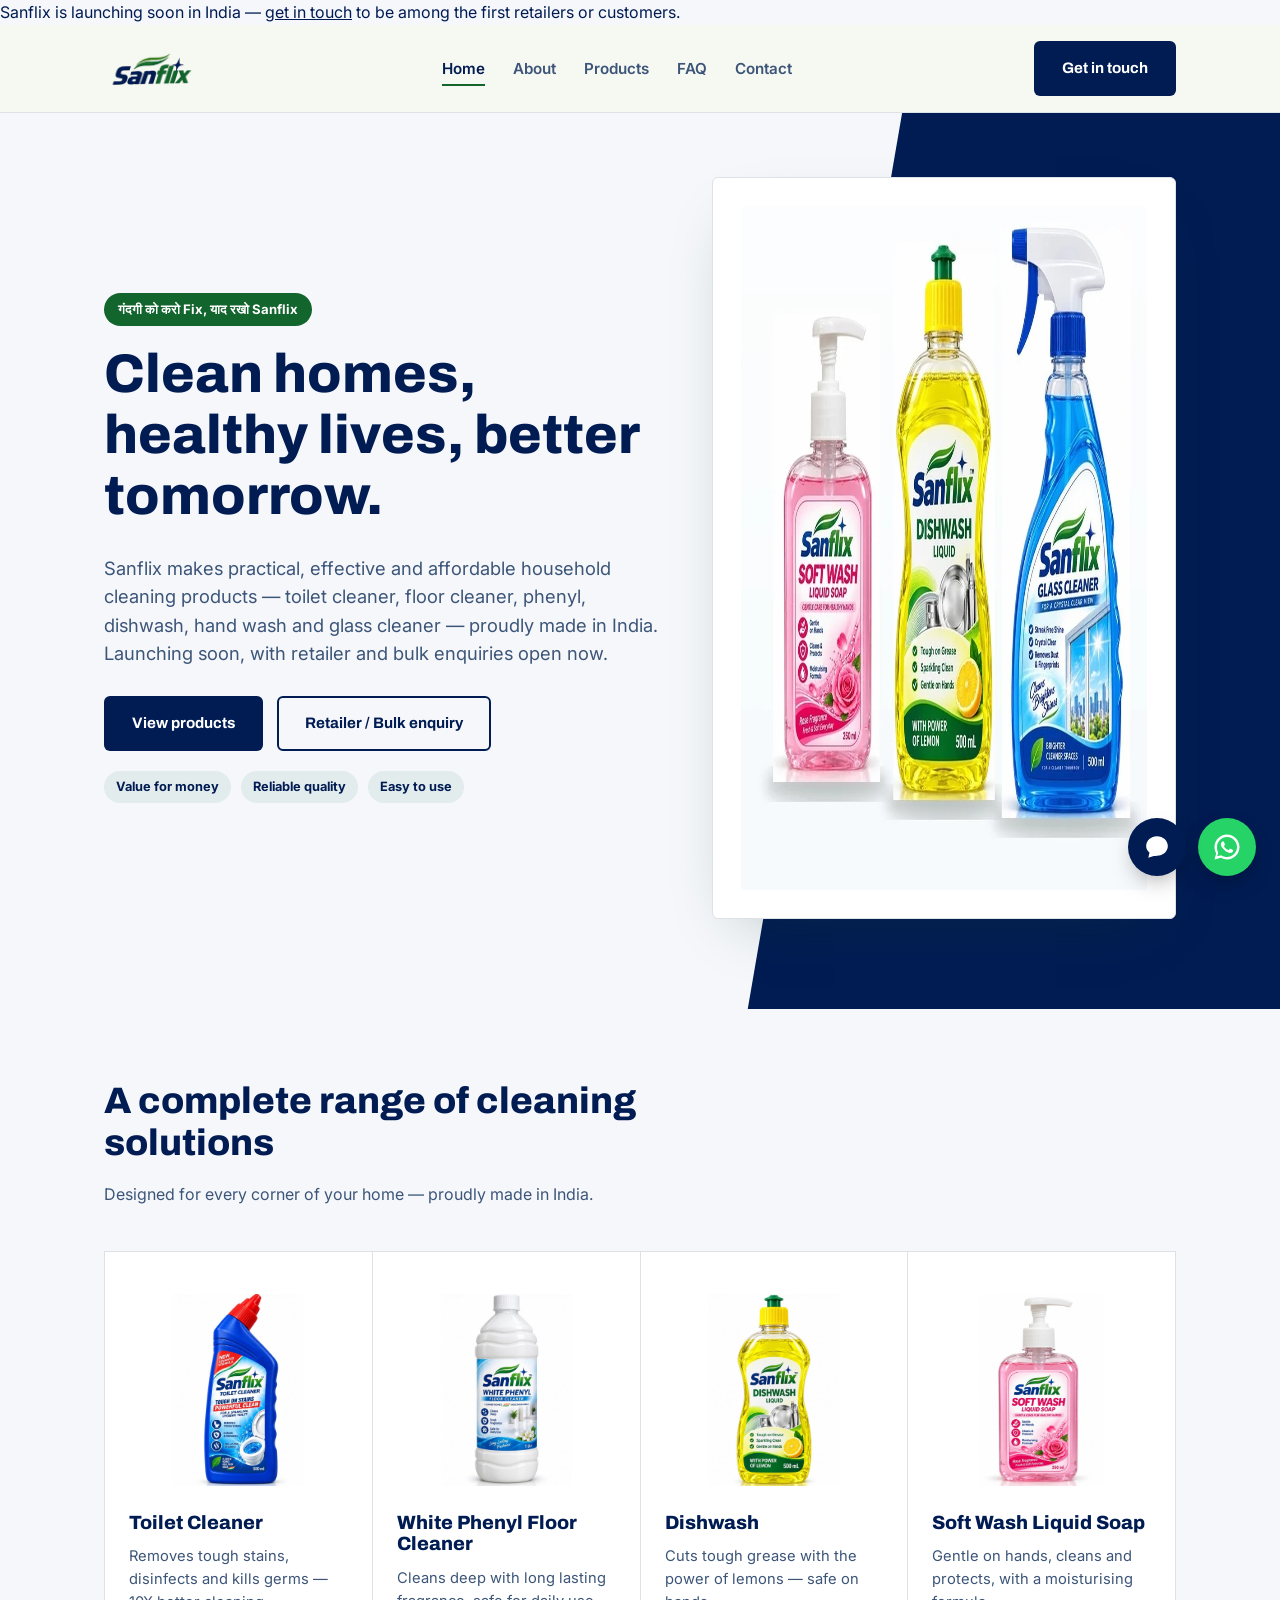
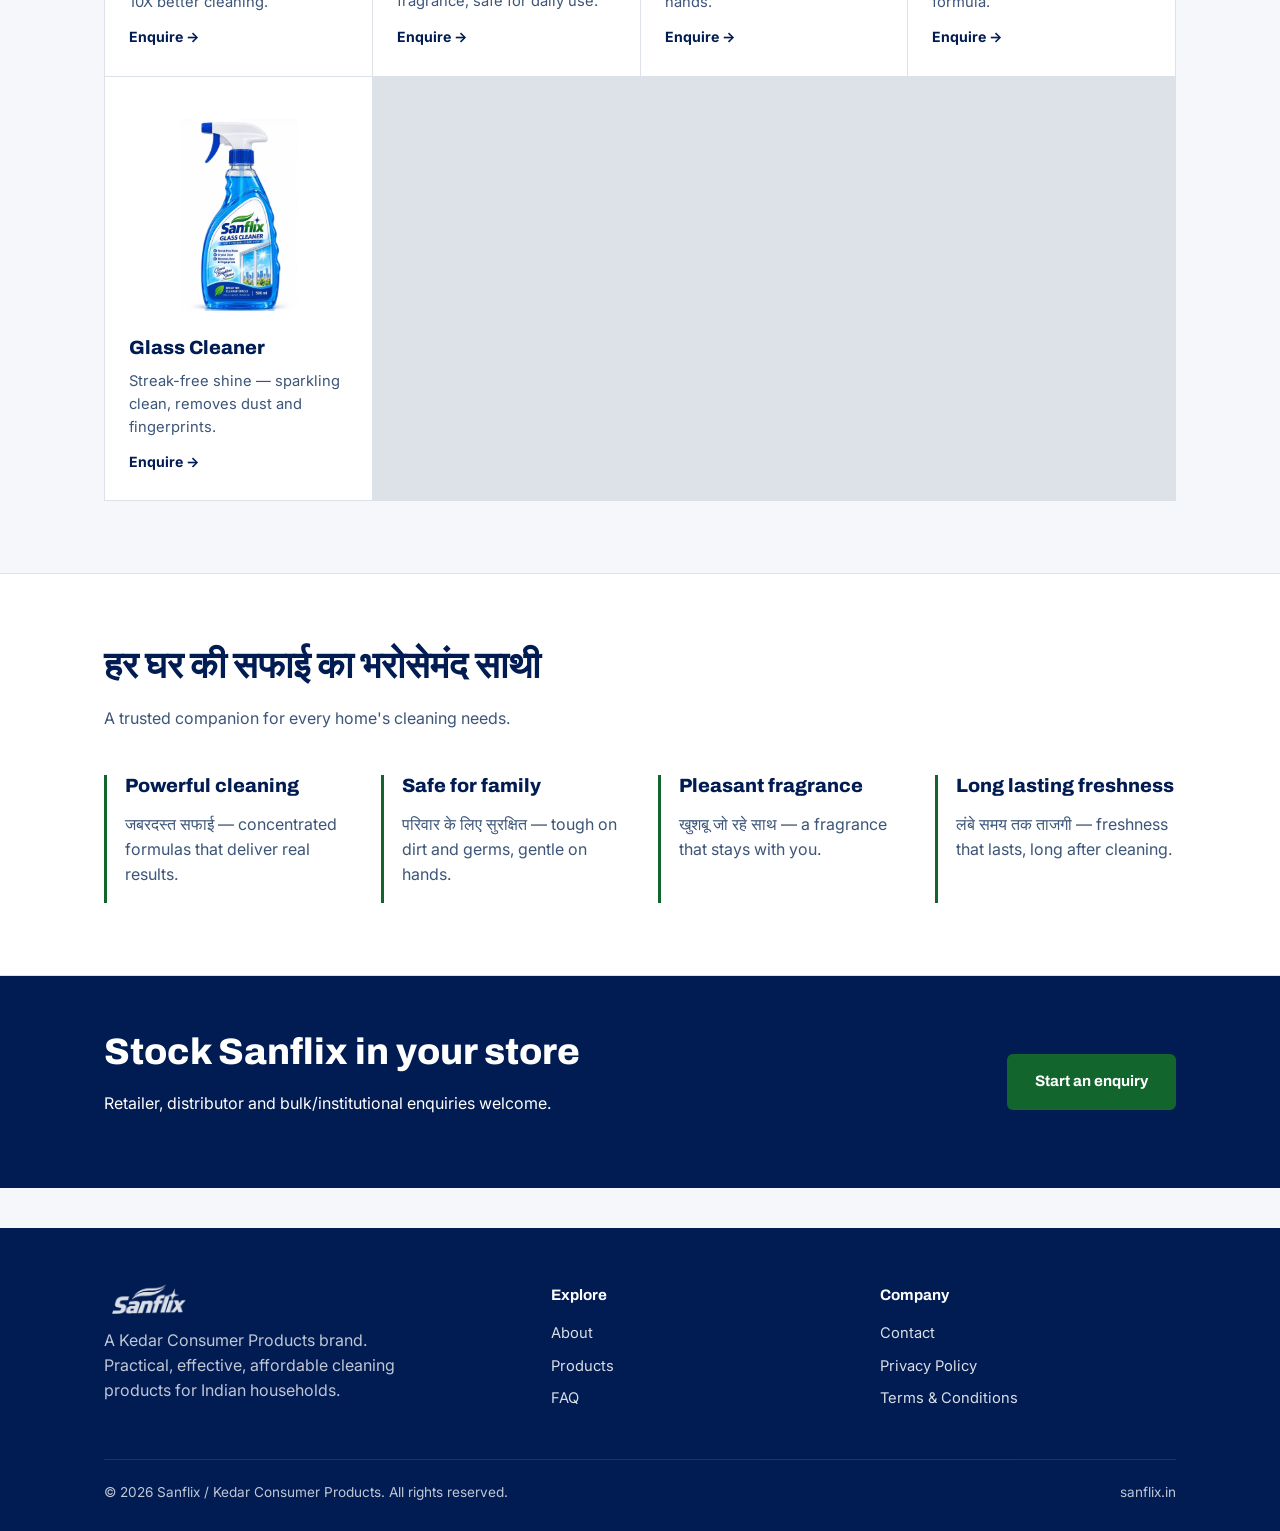
==== commit c2c95bd5: "Add files via upload" ====
--- a/index.html
+++ b/index.html
@@ -25,6 +25,9 @@
 
 <a href="#main" class="skip-link">Skip to content</a>
 
+<!-- PRE-LAUNCH: remove this div once Sanflix officially launches -->
+<div class="announce-bar">Sanflix is launching soon in India — <a href="contact.html">get in touch</a> to be among the first retailers or customers.</div>
+
 <header class="site-header">
   <div class="wrap">
     <a href="index.html" class="logo"><img src="assets/sanflix-logo.png" alt="Sanflix" style="height:32px;"></a>
@@ -55,7 +58,7 @@
       <div class="hero-copy">
         <span class="tag">गंदगी को करो Fix, याद रखो Sanflix</span>
         <h1>Clean homes, healthy lives, better tomorrow.</h1>
-        <p class="lede">Sanflix makes practical, effective and affordable household cleaning products — toilet cleaner, floor cleaner, phenyl, dishwash, hand wash and glass cleaner — proudly made in India.</p>
+        <p class="lede">Sanflix makes practical, effective and affordable household cleaning products — toilet cleaner, floor cleaner, phenyl, dishwash, hand wash and glass cleaner — proudly made in India. <!-- PRE-LAUNCH: adjust this line once launched --> Launching soon, with retailer and bulk enquiries open now.</p>
         <div class="hero-actions">
           <a href="products.html" class="btn btn-primary">View products</a>
           <a href="contact.html" class="btn btn-ghost">Retailer / Bulk enquiry</a>
@@ -67,7 +70,7 @@
         </div>
       </div>
       <div class="hero-art">
-        <img src="assets/products/product-range.webp" alt="Sanflix cleaning product range — Soft Wash liquid soap, Dishwash liquid and Glass Cleaner spray bottles" width="800" height="856" loading="eager">
+        <img src="assets/products/hero-composite.webp" alt="Sanflix cleaning product range — Soft Wash liquid soap, Dishwash liquid and Glass Cleaner spray bottles" width="900" height="684" loading="eager">
       </div>
     </div>
   </section>
@@ -80,31 +83,31 @@
       </div>
       <div class="product-grid">
         <div class="product-tile">
-          <img src="assets/products/toilet-cleaner.jpg" alt="Sanflix Toilet Cleaner" style="width:100%;height:160px;object-fit:cover;border-radius:4px;">
+          <img src="assets/products/toilet-cleaner.jpg" alt="Sanflix Toilet Cleaner" style="width:100%;height:220px;object-fit:contain;background:#fff;border-radius:4px;padding:14px;box-sizing:border-box;">
           <h3>Toilet Cleaner</h3>
           <p>Removes tough stains, disinfects and kills germs — 10X better cleaning.</p>
           <a href="contact.html" class="enquire">Enquire →</a>
         </div>
         <div class="product-tile">
-          <img src="assets/products/floor-cleaner.jpg" alt="Sanflix White Phenyl Floor Cleaner" style="width:100%;height:160px;object-fit:cover;border-radius:4px;">
+          <img src="assets/products/floor-cleaner.jpg" alt="Sanflix White Phenyl Floor Cleaner" style="width:100%;height:220px;object-fit:contain;background:#fff;border-radius:4px;padding:14px;box-sizing:border-box;">
           <h3>White Phenyl Floor Cleaner</h3>
           <p>Cleans deep with long lasting fragrance, safe for daily use.</p>
           <a href="contact.html" class="enquire">Enquire →</a>
         </div>
         <div class="product-tile">
-          <img src="assets/products/dishwash.jpg" alt="Sanflix Dishwash Liquid" style="width:100%;height:160px;object-fit:cover;border-radius:4px;">
+          <img src="assets/products/dishwash.jpg" alt="Sanflix Dishwash Liquid" style="width:100%;height:220px;object-fit:contain;background:#fff;border-radius:4px;padding:14px;box-sizing:border-box;">
           <h3>Dishwash</h3>
           <p>Cuts tough grease with the power of lemons — safe on hands.</p>
           <a href="contact.html" class="enquire">Enquire →</a>
         </div>
         <div class="product-tile">
-          <img src="assets/products/soft-wash.jpg" alt="Sanflix Soft Wash Liquid Soap" style="width:100%;height:160px;object-fit:cover;border-radius:4px;">
+          <img src="assets/products/soft-wash.jpg" alt="Sanflix Soft Wash Liquid Soap" style="width:100%;height:220px;object-fit:contain;background:#fff;border-radius:4px;padding:14px;box-sizing:border-box;">
           <h3>Soft Wash Liquid Soap</h3>
           <p>Gentle on hands, cleans and protects, with a moisturising formula.</p>
           <a href="contact.html" class="enquire">Enquire →</a>
         </div>
         <div class="product-tile">
-          <img src="assets/products/glass-cleaner.jpg" alt="Sanflix Glass Cleaner" style="width:100%;height:160px;object-fit:cover;border-radius:4px;">
+          <img src="assets/products/glass-cleaner.jpg" alt="Sanflix Glass Cleaner" style="width:100%;height:220px;object-fit:contain;background:#fff;border-radius:4px;padding:14px;box-sizing:border-box;">
           <h3>Glass Cleaner</h3>
           <p>Streak-free shine — sparkling clean, removes dust and fingerprints.</p>
           <a href="contact.html" class="enquire">Enquire →</a>
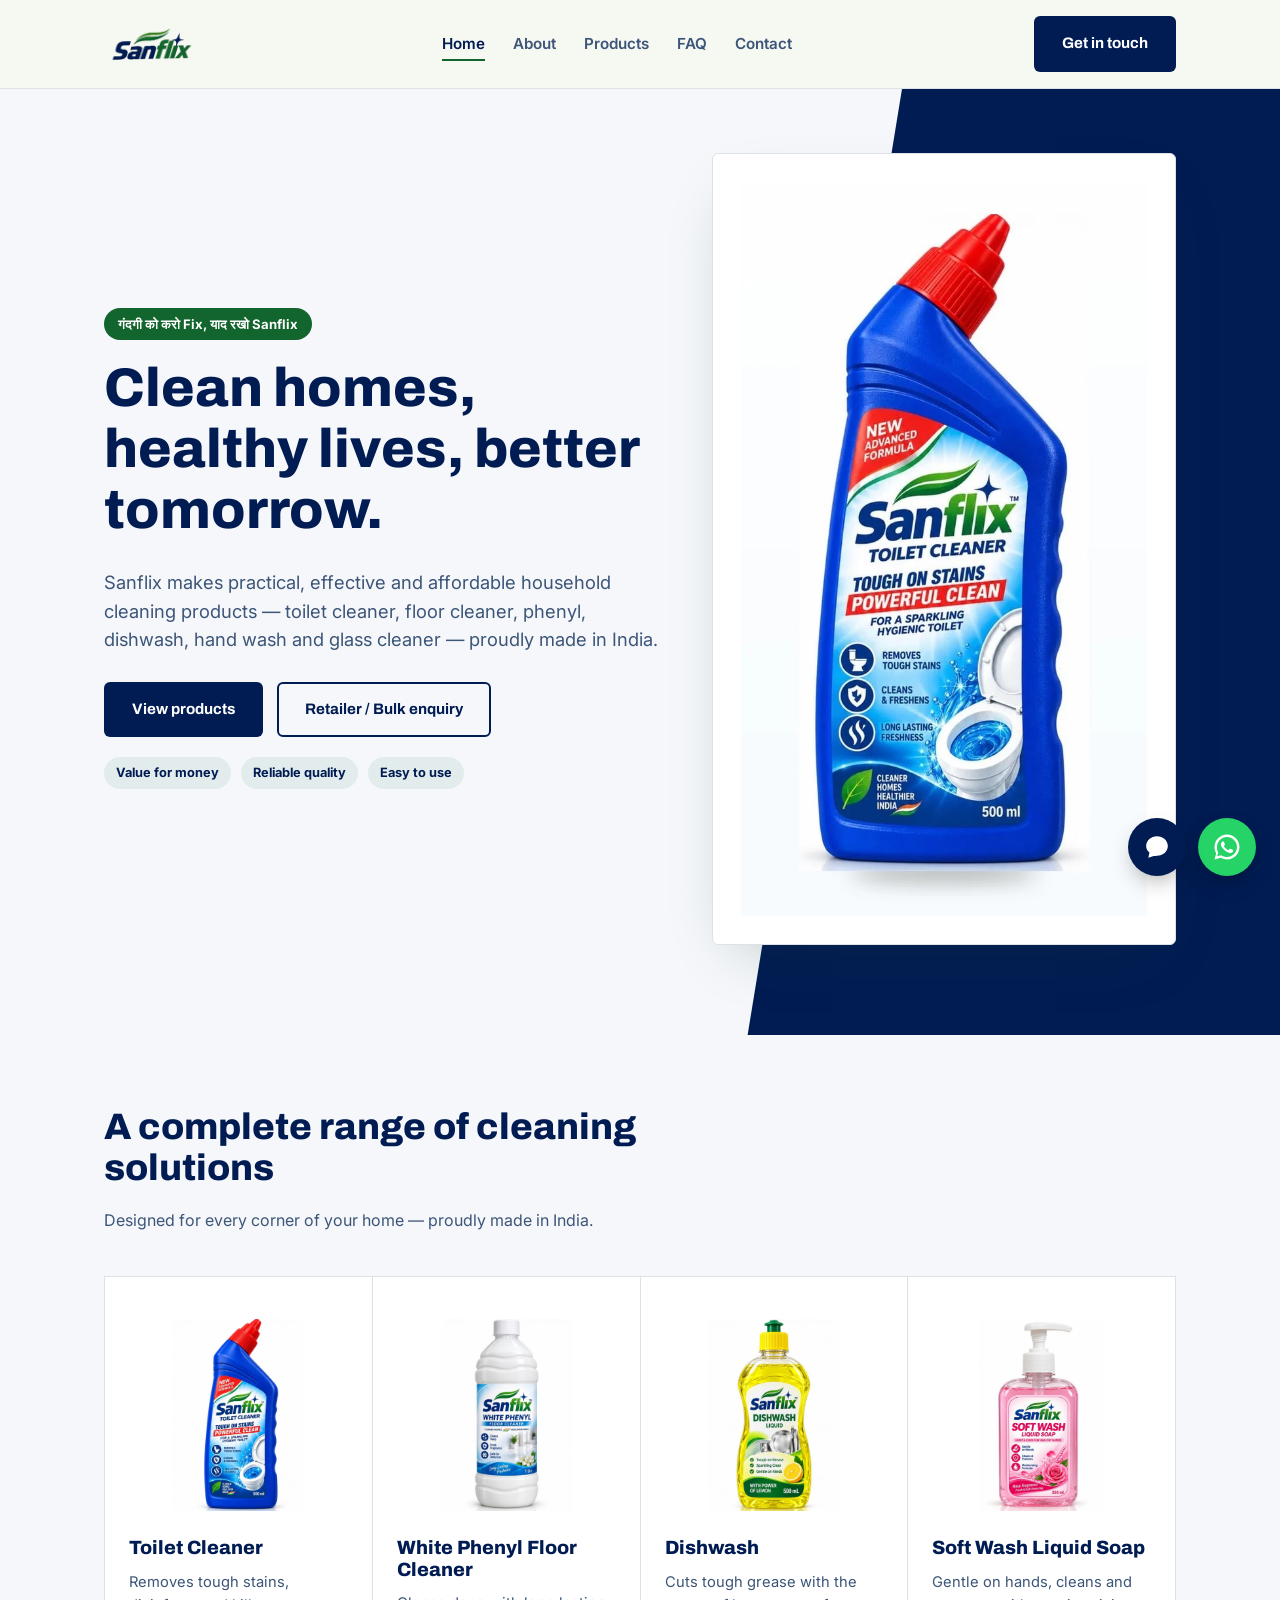
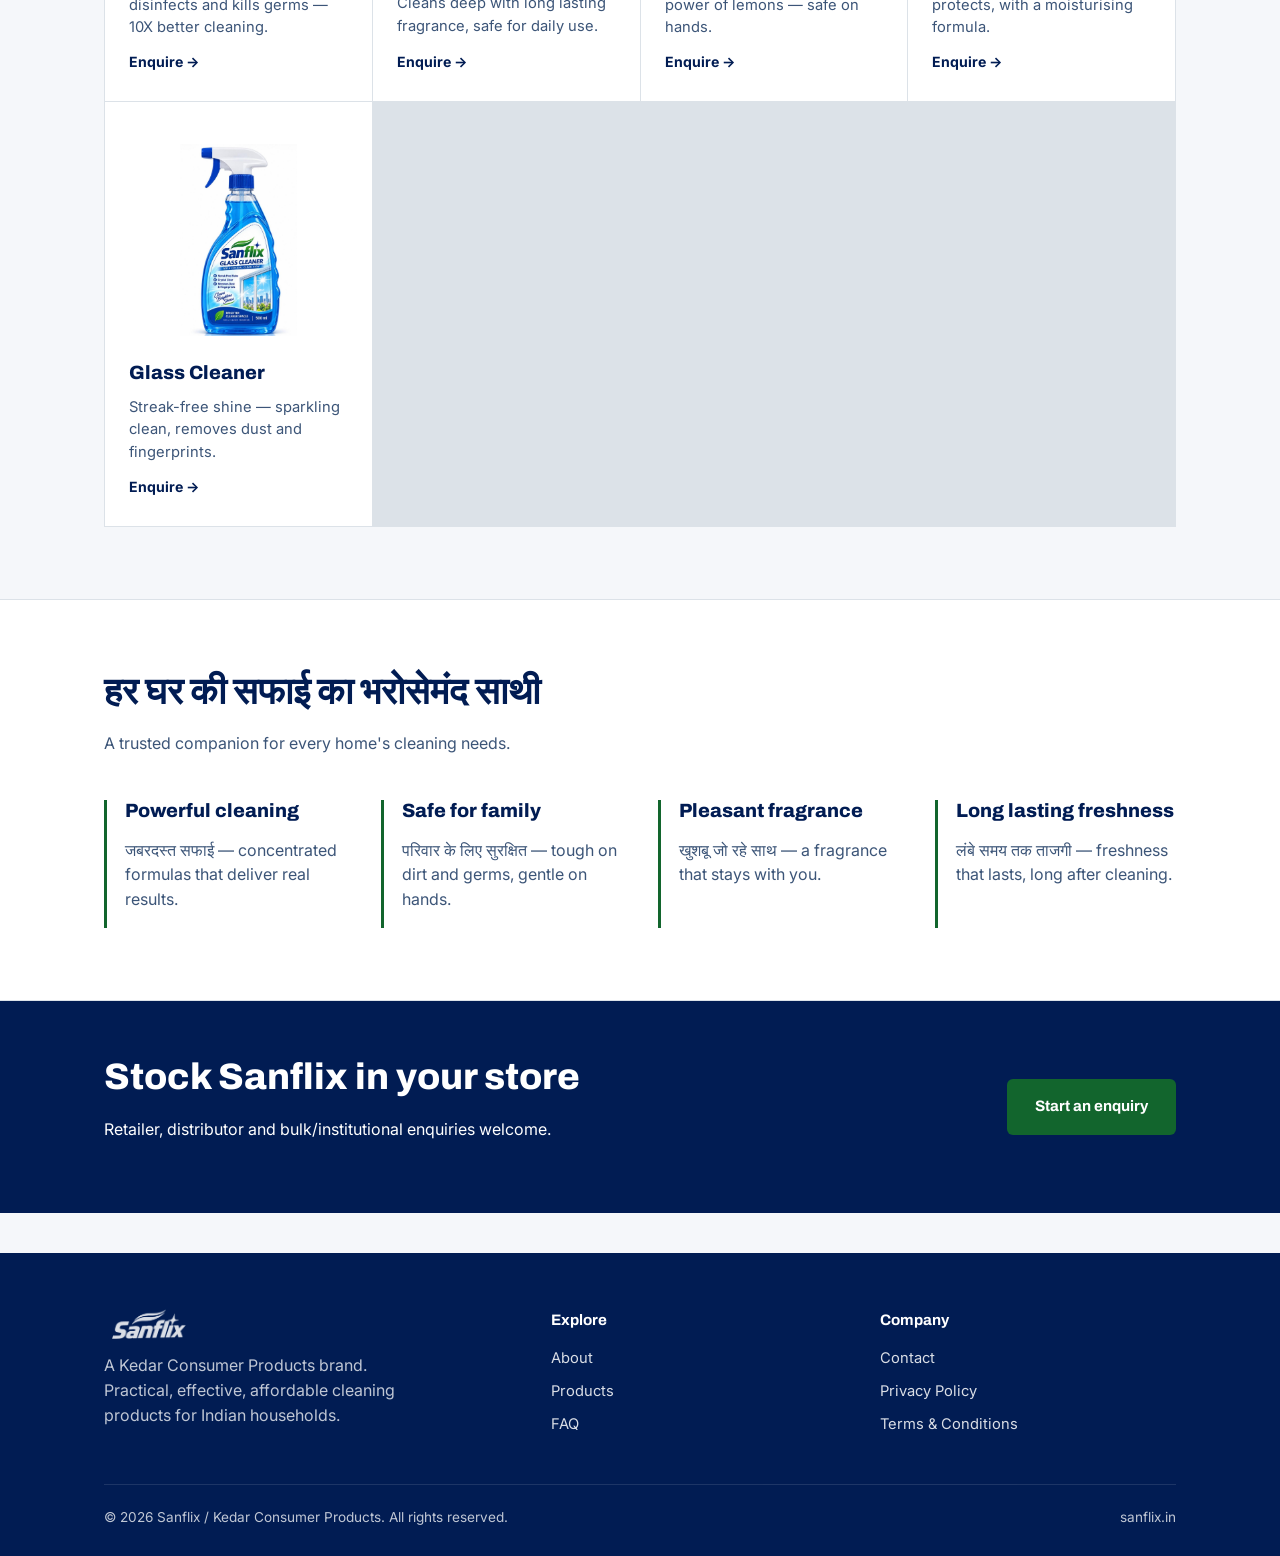
==== commit 8f31e63c: "Add files via upload" ====
--- a/index.html
+++ b/index.html
@@ -25,9 +25,6 @@
 
 <a href="#main" class="skip-link">Skip to content</a>
 
-<!-- PRE-LAUNCH: remove this div once Sanflix officially launches -->
-<div class="announce-bar">Sanflix is launching soon in India — <a href="contact.html">get in touch</a> to be among the first retailers or customers.</div>
-
 <header class="site-header">
   <div class="wrap">
     <a href="index.html" class="logo"><img src="assets/sanflix-logo.png" alt="Sanflix" style="height:32px;"></a>
@@ -58,7 +55,7 @@
       <div class="hero-copy">
         <span class="tag">गंदगी को करो Fix, याद रखो Sanflix</span>
         <h1>Clean homes, healthy lives, better tomorrow.</h1>
-        <p class="lede">Sanflix makes practical, effective and affordable household cleaning products — toilet cleaner, floor cleaner, phenyl, dishwash, hand wash and glass cleaner — proudly made in India. <!-- PRE-LAUNCH: adjust this line once launched --> Launching soon, with retailer and bulk enquiries open now.</p>
+        <p class="lede">Sanflix makes practical, effective and affordable household cleaning products — toilet cleaner, floor cleaner, phenyl, dishwash, hand wash and glass cleaner — proudly made in India.</p>
         <div class="hero-actions">
           <a href="products.html" class="btn btn-primary">View products</a>
           <a href="contact.html" class="btn btn-ghost">Retailer / Bulk enquiry</a>
@@ -70,7 +67,7 @@
         </div>
       </div>
       <div class="hero-art">
-        <img src="assets/products/hero-composite.webp" alt="Sanflix cleaning product range — Soft Wash liquid soap, Dishwash liquid and Glass Cleaner spray bottles" width="900" height="684" loading="eager">
+        <img src="assets/products/hero-single.webp" alt="Sanflix Toilet Cleaner — tough on stains, powerful clean" width="620" height="1120" loading="eager">
       </div>
     </div>
   </section>
--- a/style.css
+++ b/style.css
@@ -147,7 +147,7 @@
   border-radius:var(--radius);padding:28px;border:1px solid var(--line);
   box-shadow:0 24px 60px -30px rgba(18,56,50,0.35);
 }
-.hero-art img{border-radius:4px;}
+.hero-art img{border-radius:4px;width:100%;height:auto;display:block;object-fit:contain;}
 .hero-art .caption{margin-top:14px;font-size:0.85rem;color:var(--sage);text-align:center;}
 
 @media(max-width:860px){
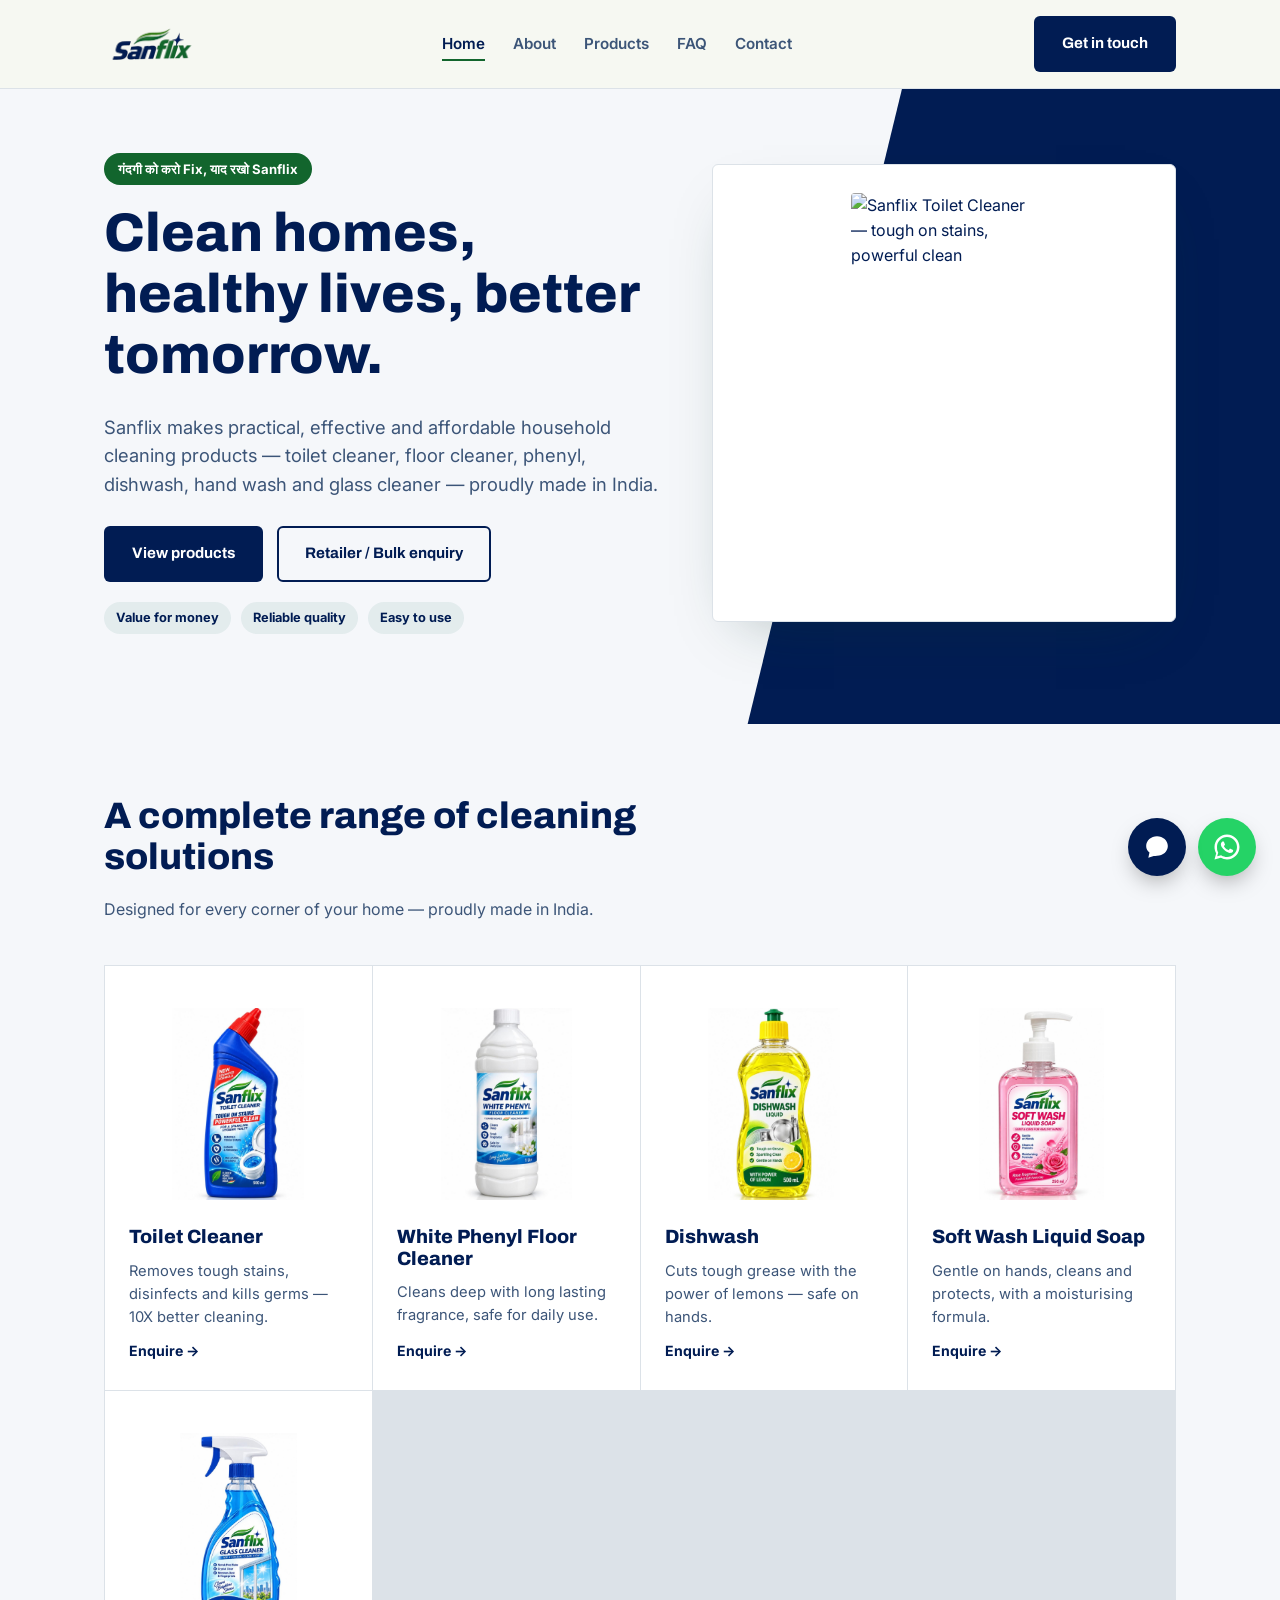
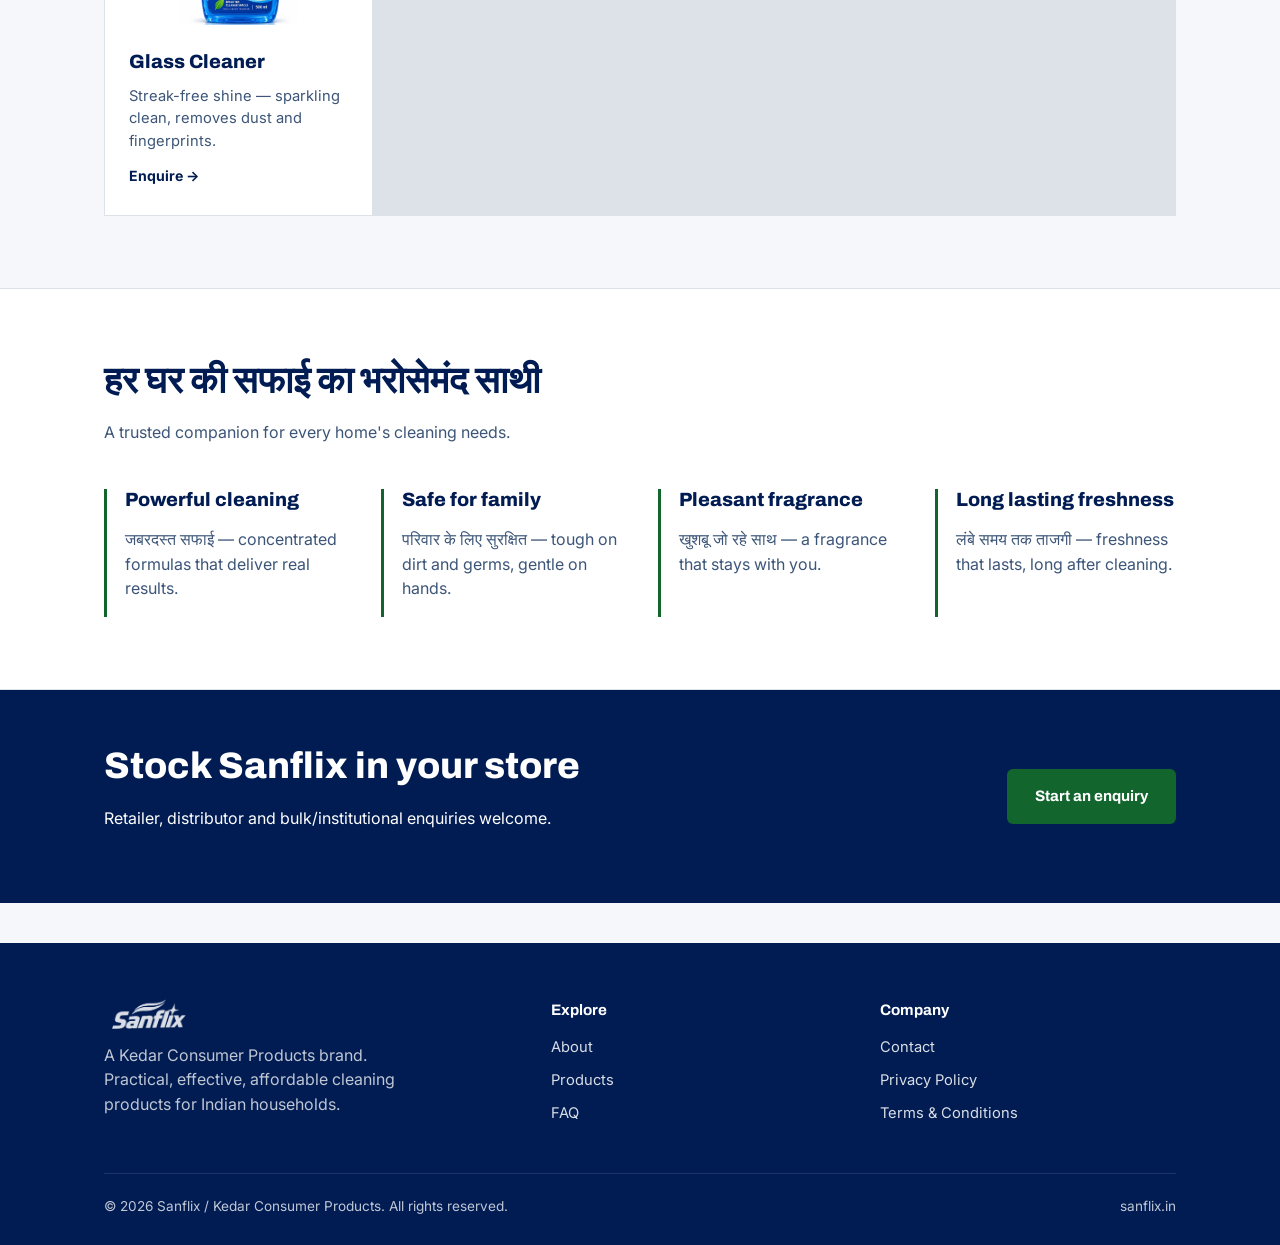
==== commit 3700dee9: "Add files via upload" ====
--- a/index.html
+++ b/index.html
@@ -67,7 +67,7 @@
         </div>
       </div>
       <div class="hero-art">
-        <img src="assets/products/hero-single.webp" alt="Sanflix Toilet Cleaner — tough on stains, powerful clean" width="620" height="1120" loading="eager">
+        <img src="assets/products/hero-single-v2.webp" alt="Sanflix Toilet Cleaner — tough on stains, powerful clean" width="494" height="1065" loading="eager">
       </div>
     </div>
   </section>
--- a/style.css
+++ b/style.css
@@ -146,8 +146,10 @@
   position:relative;z-index:1;background:var(--paper-raised);
   border-radius:var(--radius);padding:28px;border:1px solid var(--line);
   box-shadow:0 24px 60px -30px rgba(18,56,50,0.35);
-}
-.hero-art img{border-radius:4px;width:100%;height:auto;display:block;object-fit:contain;}
+  display:flex;align-items:center;justify-content:center;
+  max-height:460px;
+}
+.hero-art img{border-radius:4px;max-width:100%;max-height:400px;width:auto;height:auto;display:block;object-fit:contain;margin:0 auto;}
 .hero-art .caption{margin-top:14px;font-size:0.85rem;color:var(--sage);text-align:center;}
 
 @media(max-width:860px){
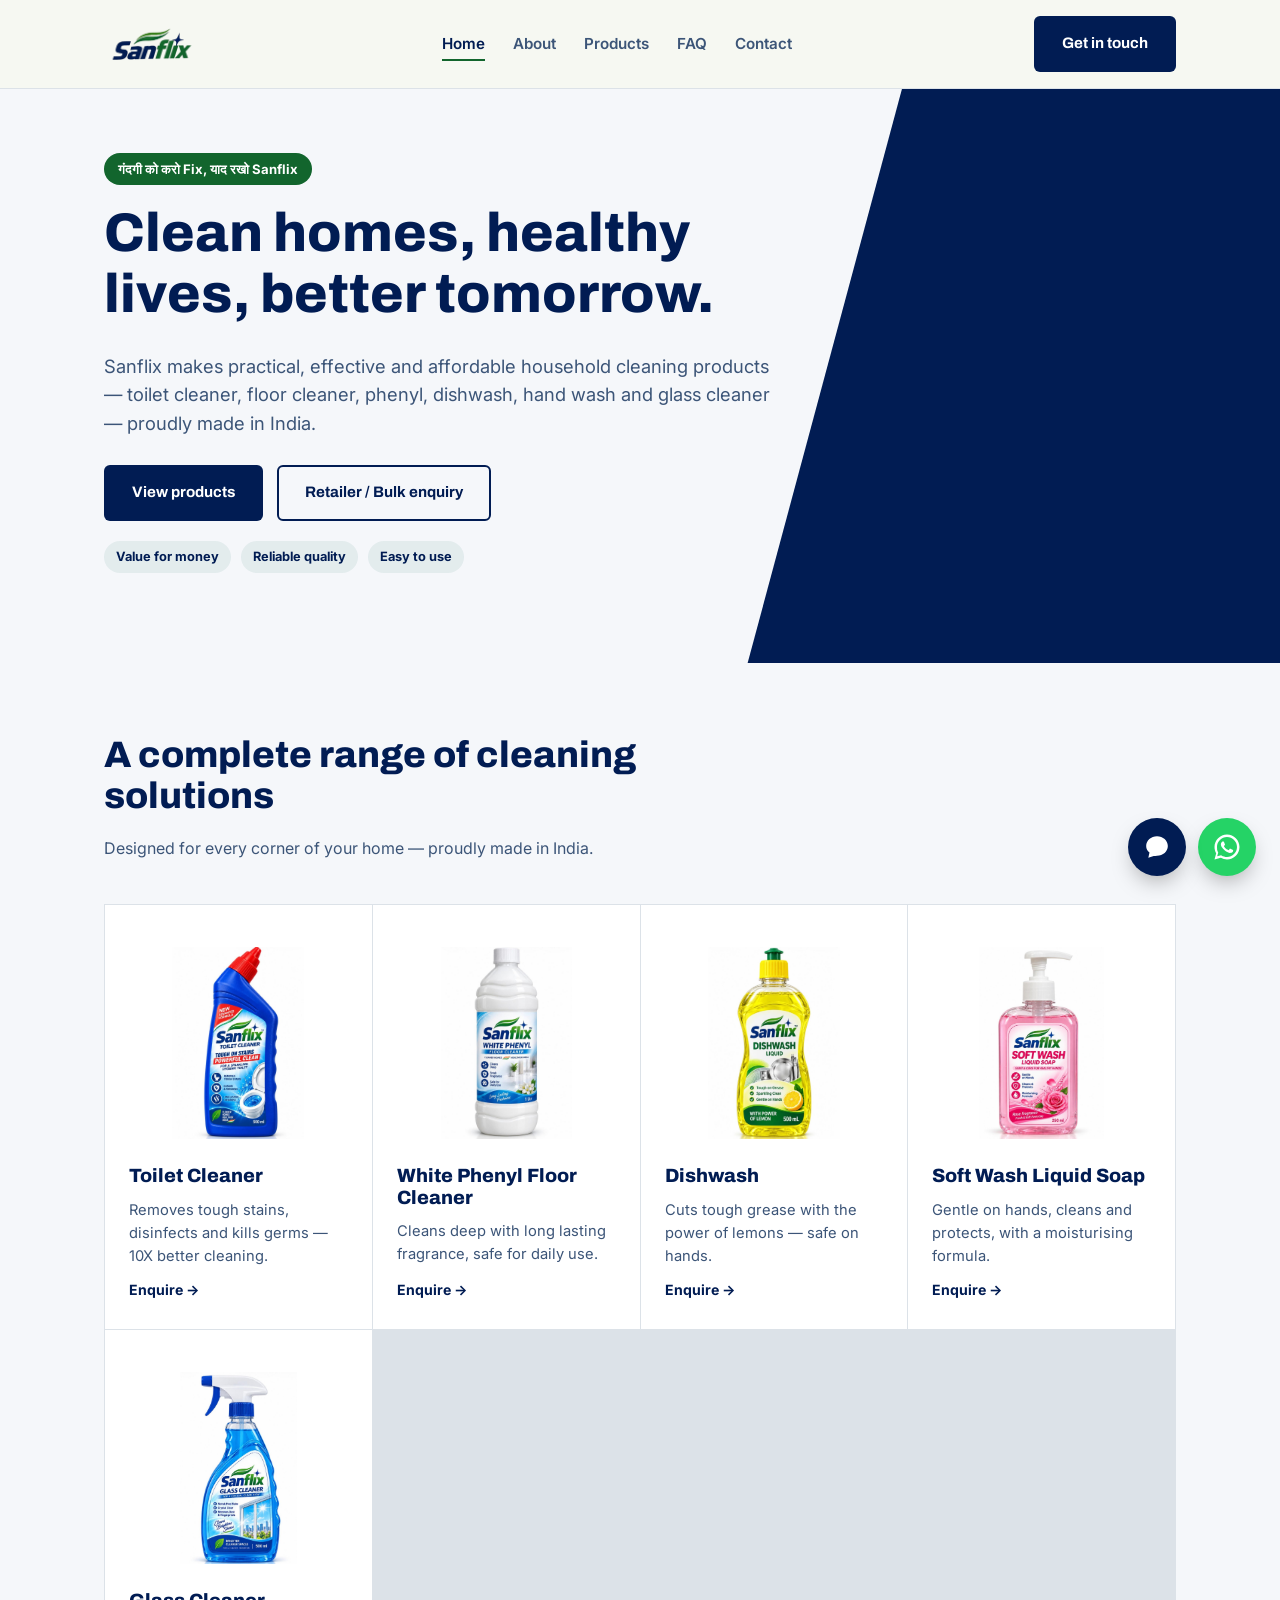
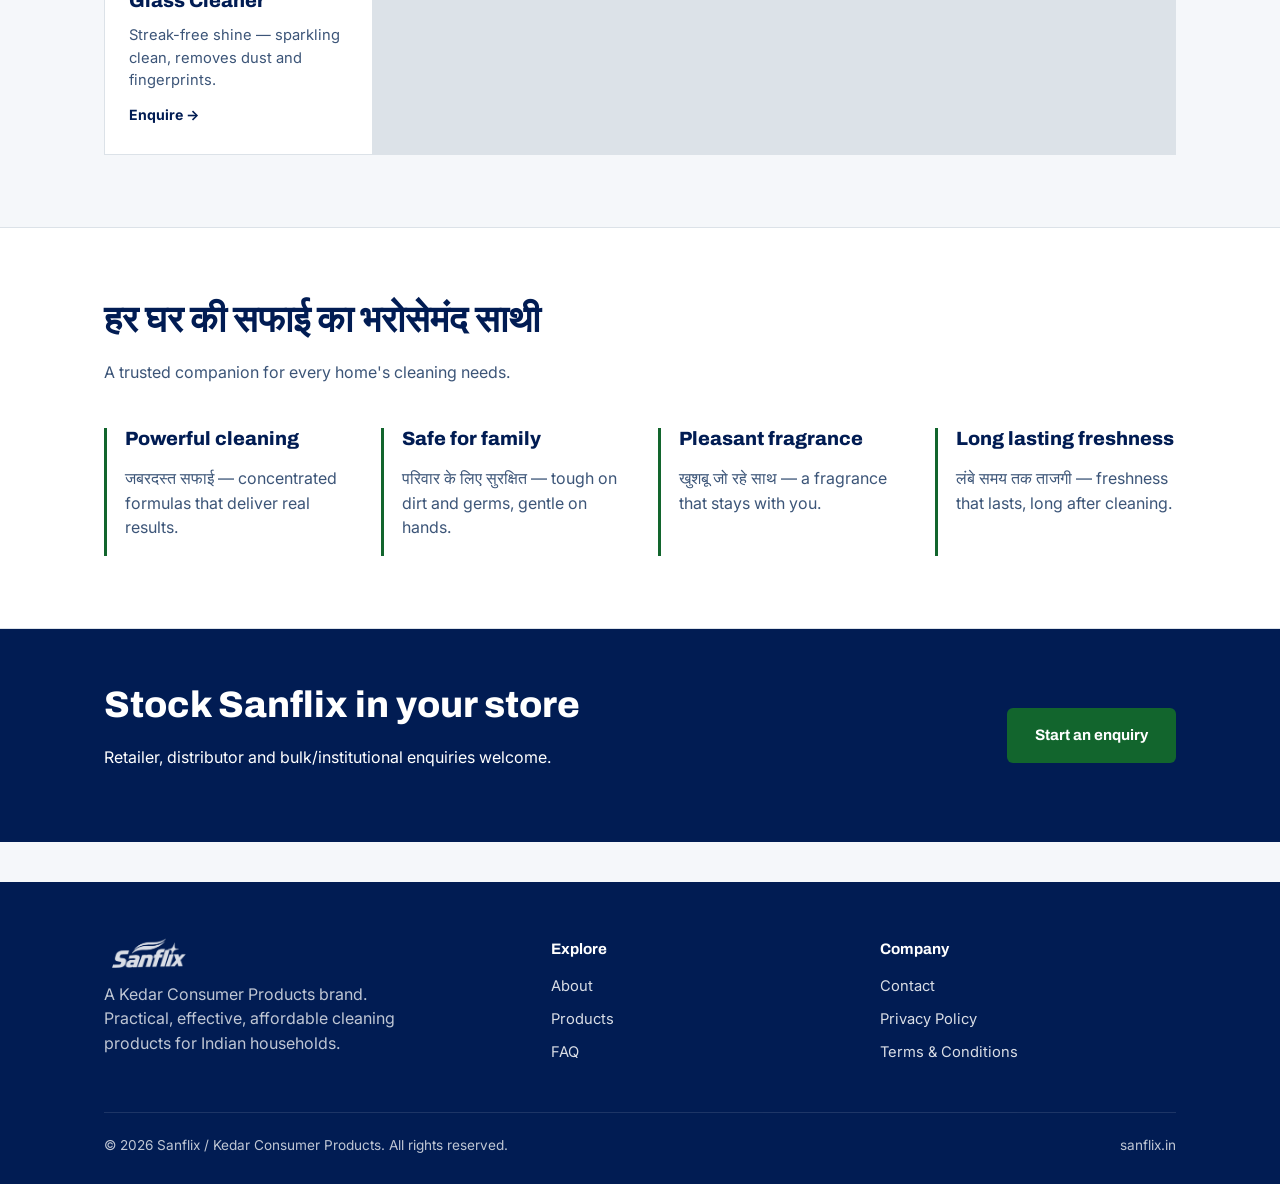
==== commit de69fe91: "Add files via upload" ====
--- a/index.html
+++ b/index.html
@@ -66,9 +66,6 @@
           <span class="badge">Easy to use</span>
         </div>
       </div>
-      <div class="hero-art">
-        <img src="assets/products/hero-single-v2.webp" alt="Sanflix Toilet Cleaner — tough on stains, powerful clean" width="494" height="1065" loading="eager">
-      </div>
     </div>
   </section>
 
--- a/style.css
+++ b/style.css
@@ -136,7 +136,8 @@
   clip-path:polygon(28% 0, 100% 0, 100% 100%, 0% 100%);
   z-index:0;
 }
-.hero .wrap{position:relative;z-index:1;display:grid;grid-template-columns:1.1fr 0.9fr;gap:40px;align-items:center;}
+.hero .wrap{position:relative;z-index:1;display:grid;grid-template-columns:1fr;gap:40px;align-items:center;}
+.hero-copy{max-width:680px;}
 .hero-copy .tag{
   display:inline-block;background:var(--lime);color:#fff;
   font-weight:700;font-size:0.82rem;padding:6px 14px;border-radius:100px;margin-bottom:18px;
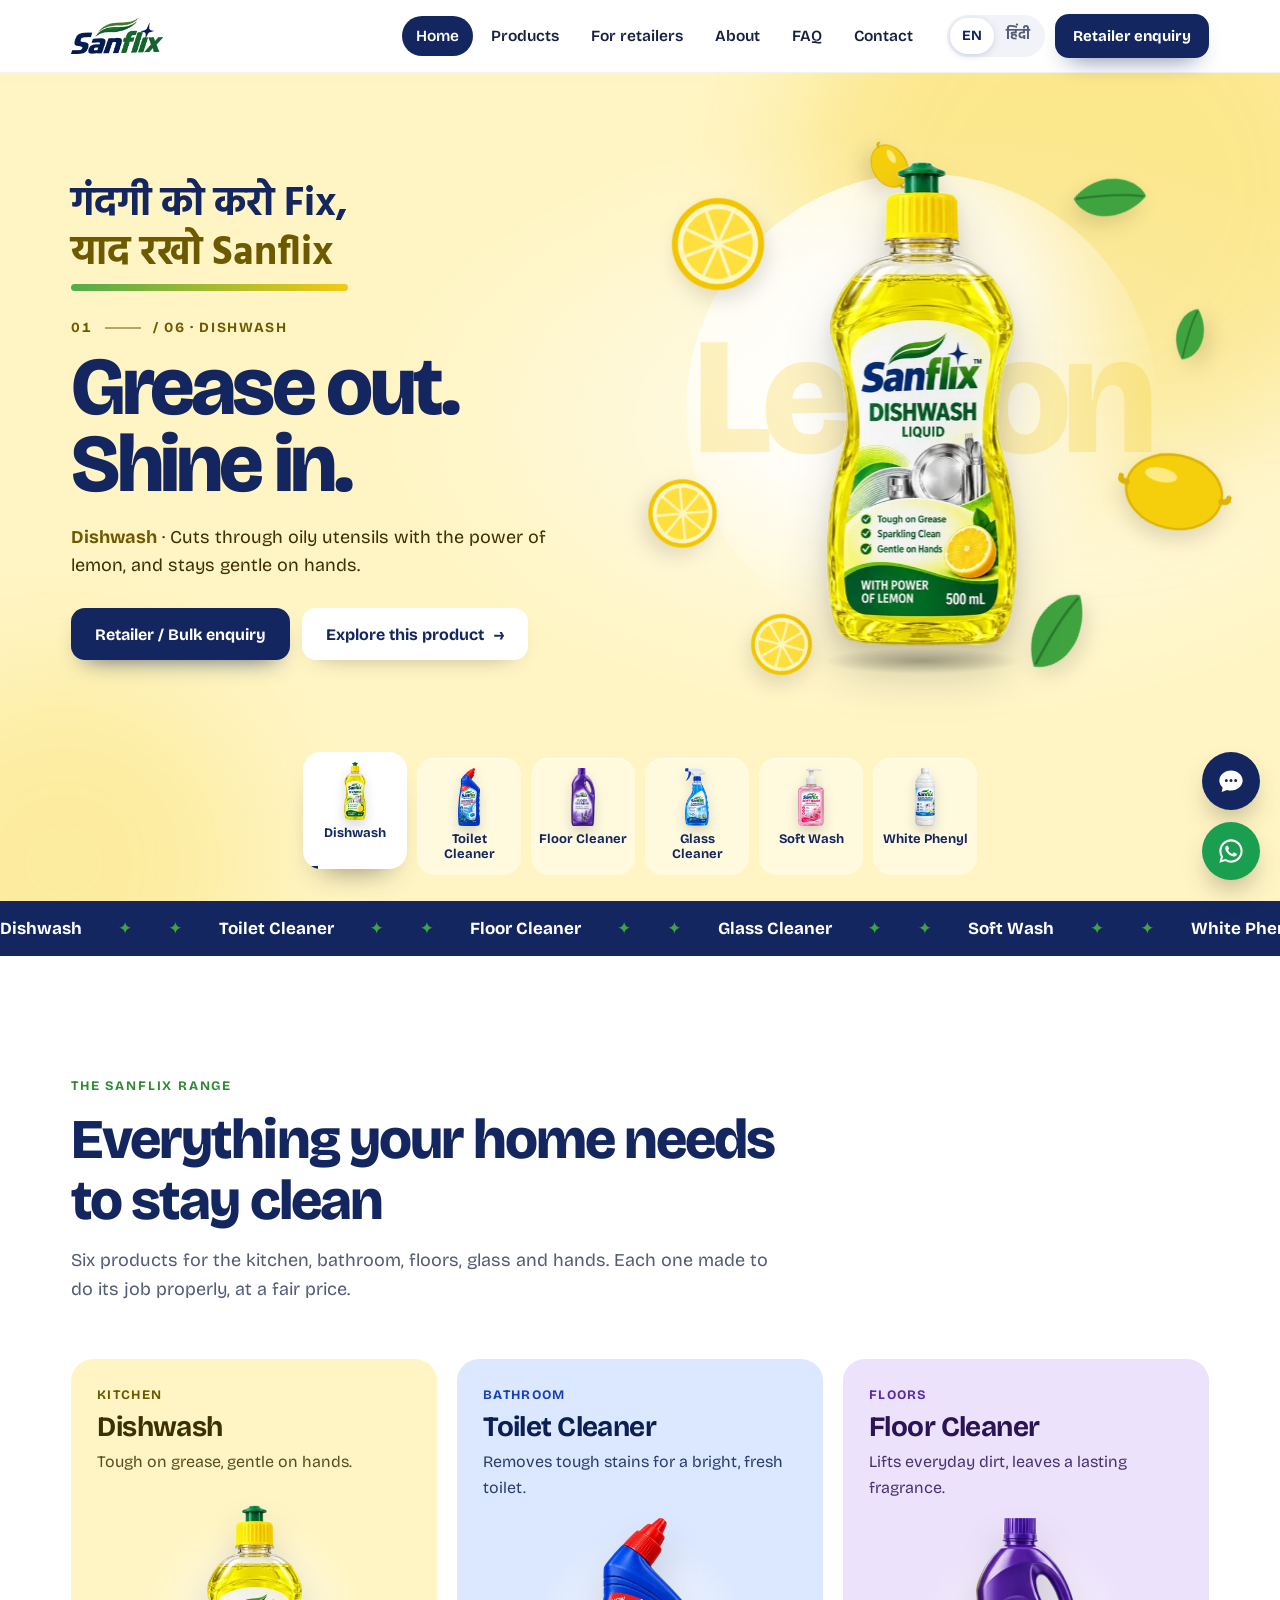
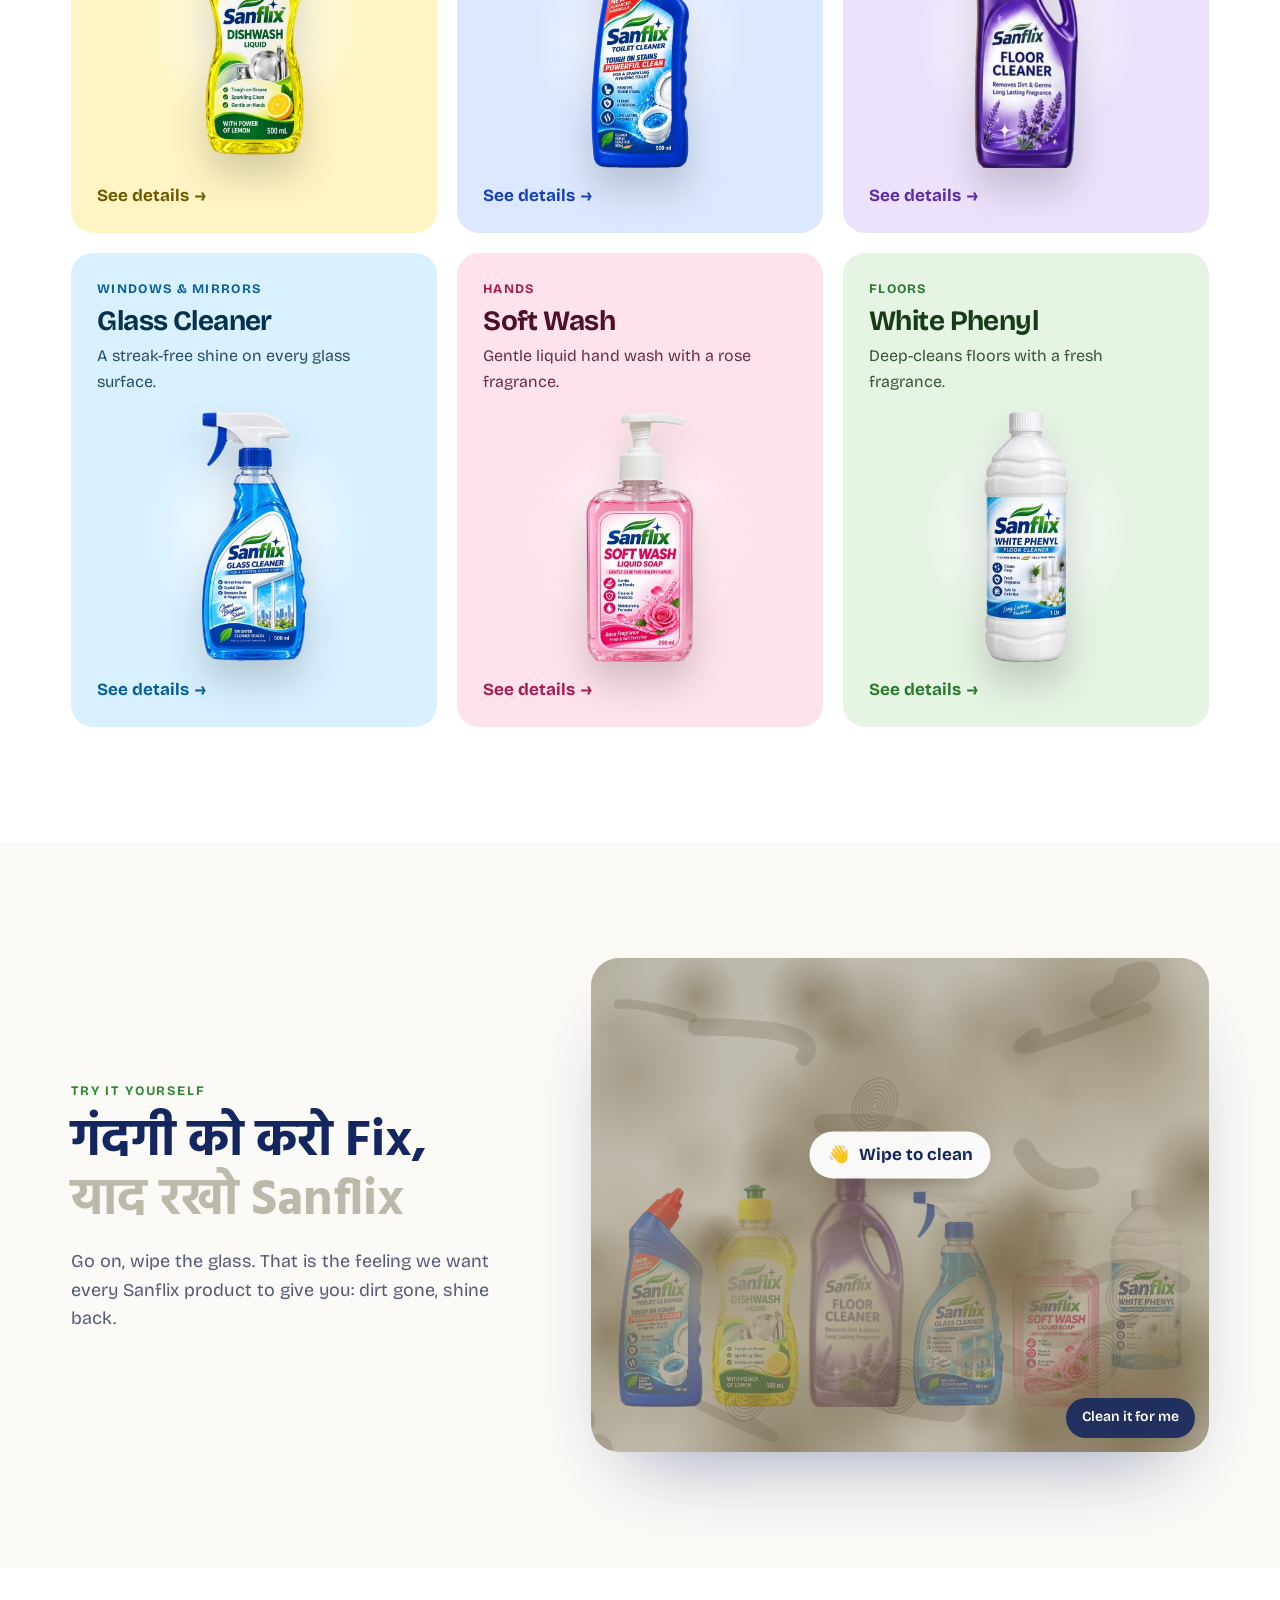
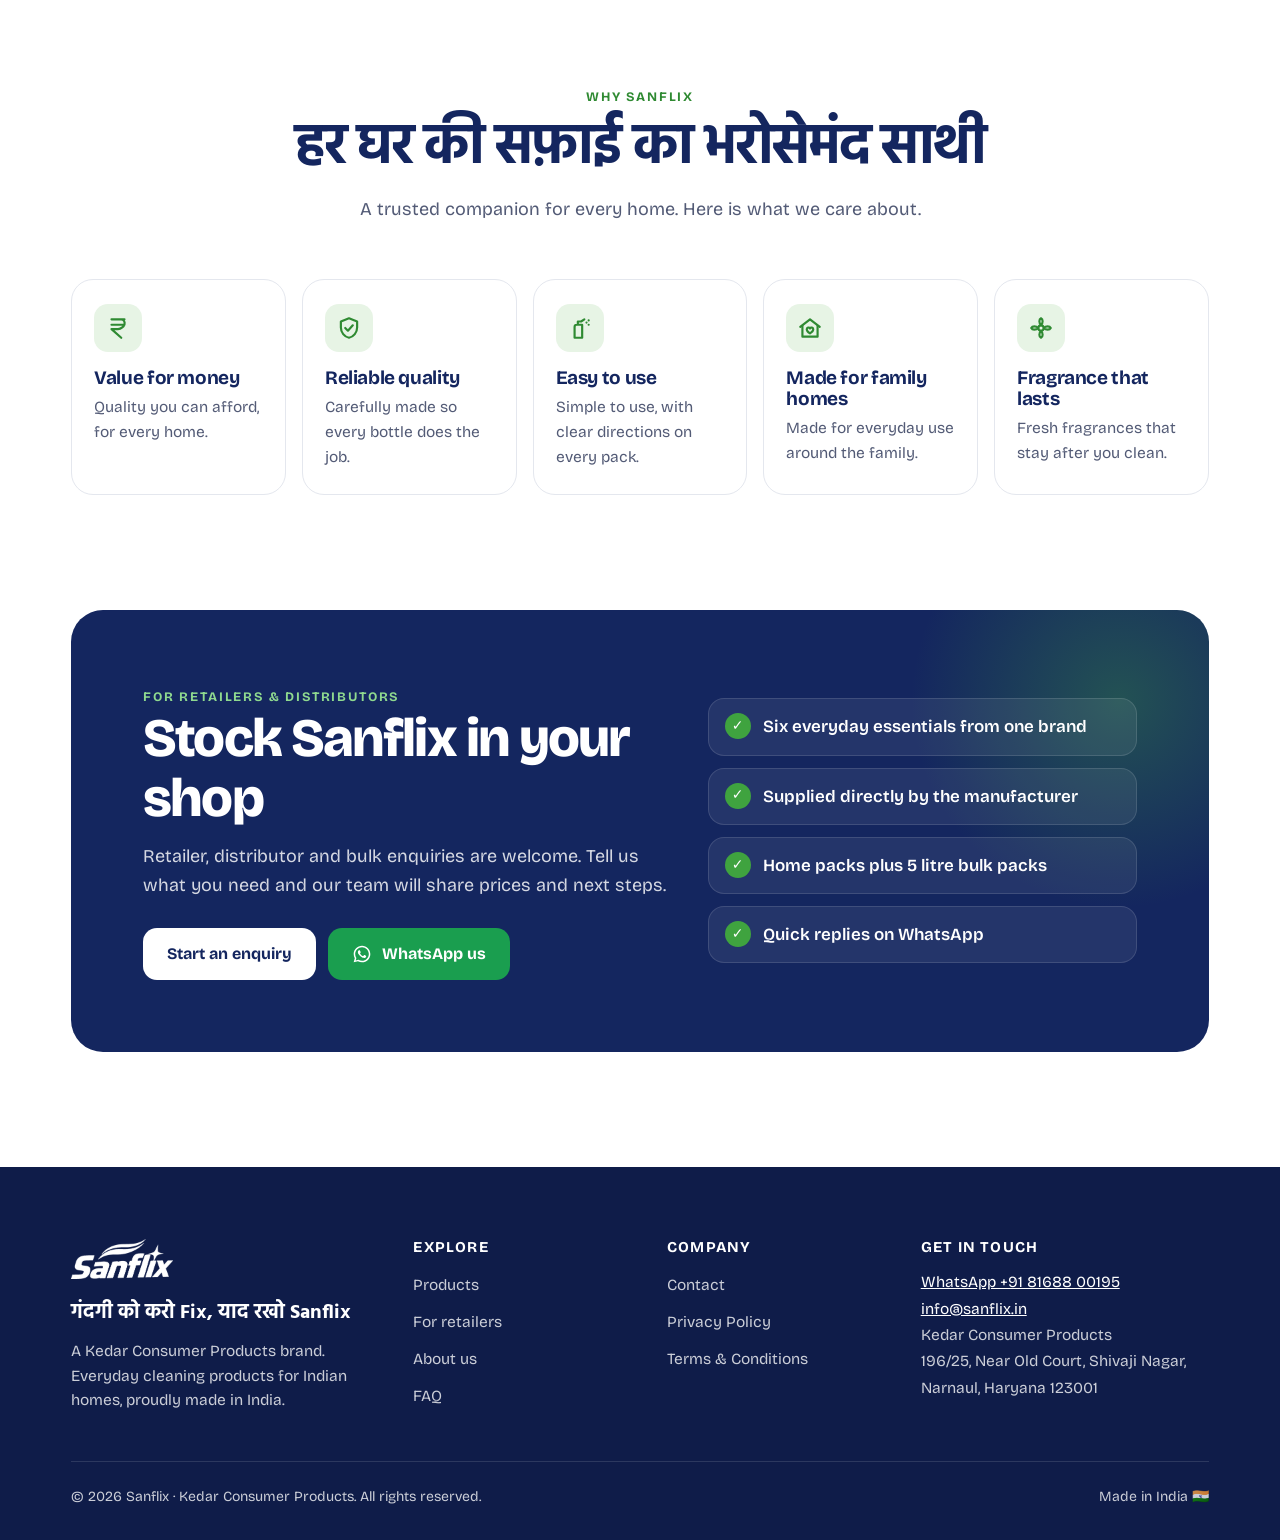
==== commit 0d3c6c51: "Redesign sanflix.in: product scenes hero, bilingual site, retailer page - New home hero: each produc" ====
--- a/index.html
+++ b/index.html
@@ -3,15 +3,27 @@
 <head>
 <meta charset="UTF-8">
 <meta name="viewport" content="width=device-width, initial-scale=1.0">
-<title>Sanflix — Effective, Affordable Cleaning Products | India</title>
-<meta name="description" content="Sanflix by Kedar Consumer Products — toilet cleaner, floor cleaner, phenyl, dishwash, hand wash and glass cleaner made for Indian households. Get in touch for retail, distributor or bulk enquiries.">
+<title>Sanflix | Everyday Cleaning Products for Indian Homes</title>
+<meta name="description" content="Sanflix by Kedar Consumer Products: toilet cleaner, floor cleaner, white phenyl, dishwash, glass cleaner and liquid hand wash, made in India. Retailer, distributor and bulk enquiries welcome.">
+<link rel="canonical" href="https://sanflix.in/">
+<meta name="theme-color" content="#14265f">
+<meta property="og:type" content="website">
+<meta property="og:site_name" content="Sanflix">
+<meta property="og:title" content="Sanflix | Everyday Cleaning Products for Indian Homes">
+<meta property="og:description" content="Sanflix by Kedar Consumer Products: toilet cleaner, floor cleaner, white phenyl, dishwash, glass cleaner and liquid hand wash, made in India. Retailer, distributor and bulk enquiries welcome.">
+<meta property="og:url" content="https://sanflix.in/">
+<meta property="og:image" content="https://sanflix.in/assets/og-image.jpg">
+<meta name="twitter:card" content="summary_large_image">
+<script>(function(){var d=document.documentElement;d.classList.add('js');try{if(localStorage.getItem('sanflix-lang')==='hi'){d.dataset.lang='hi';d.lang='hi';}}catch(e){}})();</script>
 <link rel="preconnect" href="https://fonts.googleapis.com">
-<link href="https://fonts.googleapis.com/css2?family=Archivo:wght@700;800&family=Inter:wght@400;500;600;700&display=swap" rel="stylesheet">
+<link rel="preconnect" href="https://fonts.gstatic.com" crossorigin>
+<link href="https://fonts.googleapis.com/css2?family=Bricolage+Grotesque:opsz,wght@12..96,500;12..96,600;12..96,700;12..96,800&family=Hind:wght@400;500;600;700&display=swap" rel="stylesheet">
 <link rel="icon" type="image/x-icon" href="assets/favicon.ico">
 <link rel="icon" type="image/png" sizes="32x32" href="assets/favicon-32.png">
 <link rel="icon" type="image/png" sizes="16x16" href="assets/favicon-16.png">
 <link rel="apple-touch-icon" sizes="180x180" href="assets/apple-touch-icon.png">
-<link rel="stylesheet" href="style.css">
+<link rel="stylesheet" href="style.css?v=3">
+<link rel="preload" as="image" href="assets/bottles/dishwash.webp" fetchpriority="high">
 <!-- Google tag (gtag.js) -->
 <script async src="https://www.googletagmanager.com/gtag/js?id=G-ZH7ZVCZYS8"></script>
 <script>
@@ -22,182 +34,261 @@
 </script>
 </head>
 <body>
-
-<a href="#main" class="skip-link">Skip to content</a>
+<a href="#main" class="skip-link"><span class="t-en">Skip to content</span><span class="t-hi" lang="hi">सीधे सामग्री पर जाएँ</span></a>
 
 <header class="site-header">
   <div class="wrap">
-    <a href="index.html" class="logo"><img src="assets/sanflix-logo.png" alt="Sanflix" style="height:32px;"></a>
-    <nav>
-      <ul class="nav-links">
-        <li><a href="index.html" class="active">Home</a></li>
-        <li><a href="about.html">About</a></li>
-        <li><a href="products.html">Products</a></li>
-        <li><a href="faq.html">FAQ</a></li>
-        <li><a href="contact.html">Contact</a></li>
+    <a href="index.html" class="logo"><img src="assets/sanflix-logo.webp" alt="Sanflix home" width="92" height="36"></a>
+    <nav class="main-nav" id="main-nav" aria-label="Main">
+      <ul>
+        <li><a href="index.html" aria-current="page"><span class="t-en">Home</span><span class="t-hi" lang="hi">होम</span></a></li>
+        <li><a href="products.html"><span class="t-en">Products</span><span class="t-hi" lang="hi">प्रोडक्ट्स</span></a></li>
+        <li><a href="retailers.html"><span class="t-en">For retailers</span><span class="t-hi" lang="hi">रिटेलर के लिए</span></a></li>
+        <li><a href="about.html"><span class="t-en">About</span><span class="t-hi" lang="hi">हमारे बारे में</span></a></li>
+        <li><a href="faq.html"><span class="t-en">FAQ</span><span class="t-hi" lang="hi">सवाल-जवाब</span></a></li>
+        <li><a href="contact.html"><span class="t-en">Contact</span><span class="t-hi" lang="hi">संपर्क</span></a></li>
       </ul>
     </nav>
-    <div class="nav-cta">
-      <a href="contact.html" class="btn btn-primary">Get in touch</a>
-      <button type="button" class="menu-toggle" aria-label="Toggle menu" aria-expanded="false">
-        <span class="bar"></span>
-        <span class="bar"></span>
-        <span class="bar"></span>
-      </button>
+    <div class="header-tools">
+      <div class="lang-toggle" role="group" aria-label="Language / भाषा">
+        <button type="button" data-lang="en" aria-pressed="true">EN</button>
+        <button type="button" data-lang="hi" aria-pressed="false" lang="hi" class="hi-font">हिंदी</button>
+      </div>
+      <a href="retailers.html#enquiry" class="btn btn-dark header-cta"><span class="t-en">Retailer enquiry</span><span class="t-hi" lang="hi">रिटेलर एन्क्वायरी</span></a>
+      <button type="button" class="menu-toggle" aria-controls="main-nav" aria-expanded="false" aria-label="Menu"><span></span></button>
     </div>
   </div>
 </header>
 
 <main id="main">
 
-  <section class="hero">
-    <div class="wrap">
-      <div class="hero-copy">
-        <span class="tag">गंदगी को करो Fix, याद रखो Sanflix</span>
-        <h1>Clean homes, healthy lives, better tomorrow.</h1>
-        <p class="lede">Sanflix makes practical, effective and affordable household cleaning products — toilet cleaner, floor cleaner, phenyl, dishwash, hand wash and glass cleaner — proudly made in India.</p>
-        <div class="hero-actions">
-          <a href="products.html" class="btn btn-primary">View products</a>
-          <a href="contact.html" class="btn btn-ghost">Retailer / Bulk enquiry</a>
+<section class="scene w-dishwash" data-scene aria-label="Sanflix products">
+  <canvas class="scene-bubbles" aria-hidden="true"></canvas>
+  <div class="wrap scene-grid">
+    <div class="scene-copy">
+      <p class="slogan-big" lang="hi">गंदगी को करो Fix,<b>याद रखो Sanflix</b></p>
+      <p class="scene-count"><span class="num">01</span><span class="bar"></span><span>/ 06 · <span data-scene-name>Dishwash</span></span></p>
+      <div class="scene-title"><h1><span class="t-en">Grease out.<br>Shine in.</span><span class="t-hi" lang="hi">चिकनाई बाहर,<br>चमक अंदर।</span></h1></div>
+      <p class="scene-line" aria-live="polite"><strong>Dishwash</strong> · Cuts through oily utensils with the power of lemon, and stays gentle on hands.</p>
+      <div class="ctas">
+        <a class="btn btn-dark" href="retailers.html#enquiry"><span class="t-en">Retailer / Bulk enquiry</span><span class="t-hi" lang="hi">रिटेलर / थोक एन्क्वायरी</span></a>
+        <a class="btn btn-light" href="products.html#dishwash" data-scene-link><span class="t-en">Explore this product</span><span class="t-hi" lang="hi">यह प्रोडक्ट देखें</span> →</a>
+      </div>
+    </div>
+    <div class="stage">
+      <div class="stage-disc"></div>
+      <div class="stage-word" aria-hidden="true">Lemon</div>
+      <div class="ingredients" aria-hidden="true"></div>
+      <div class="bottle-shadow"></div>
+      <div class="bottle-wrap"><div class="bottle-float"><img src="assets/bottles/dishwash.webp" alt="Sanflix Dishwash" width="316" height="800" fetchpriority="high"></div></div>
+    </div>
+  </div>
+  <div class="wrap">
+    <div class="thumbs" role="tablist" aria-label="Choose a product">
+      <button type="button" role="tab" aria-selected="true" tabindex="0"><img src="assets/bottles/dishwash.webp" alt="" height="58" loading="lazy"><span><span class="t-en">Dishwash</span><span class="t-hi" lang="hi">डिशवॉश</span></span><span class="prog"></span></button>
+      <button type="button" role="tab" aria-selected="false" tabindex="-1"><img src="assets/bottles/toilet.webp" alt="" height="58" loading="lazy"><span><span class="t-en">Toilet Cleaner</span><span class="t-hi" lang="hi">टॉयलेट क्लीनर</span></span><span class="prog"></span></button>
+      <button type="button" role="tab" aria-selected="false" tabindex="-1"><img src="assets/bottles/floor.webp" alt="" height="58" loading="lazy"><span><span class="t-en">Floor Cleaner</span><span class="t-hi" lang="hi">फ़्लोर क्लीनर</span></span><span class="prog"></span></button>
+      <button type="button" role="tab" aria-selected="false" tabindex="-1"><img src="assets/bottles/glass.webp" alt="" height="58" loading="lazy"><span><span class="t-en">Glass Cleaner</span><span class="t-hi" lang="hi">ग्लास क्लीनर</span></span><span class="prog"></span></button>
+      <button type="button" role="tab" aria-selected="false" tabindex="-1"><img src="assets/bottles/softwash.webp" alt="" height="58" loading="lazy"><span><span class="t-en">Soft Wash</span><span class="t-hi" lang="hi">सॉफ़्ट वॉश</span></span><span class="prog"></span></button>
+      <button type="button" role="tab" aria-selected="false" tabindex="-1"><img src="assets/bottles/phenyl.webp" alt="" height="58" loading="lazy"><span><span class="t-en">White Phenyl</span><span class="t-hi" lang="hi">व्हाइट फ़िनाइल</span></span><span class="prog"></span></button>
+    </div>
+  </div>
+</section>
+
+<div class="ribbon" aria-hidden="true"><div class="ribbon-track"><span><span class="t-en">Dishwash</span><span class="t-hi" lang="hi">डिशवॉश</span></span><span><span class="t-en">Toilet Cleaner</span><span class="t-hi" lang="hi">टॉयलेट क्लीनर</span></span><span><span class="t-en">Floor Cleaner</span><span class="t-hi" lang="hi">फ़्लोर क्लीनर</span></span><span><span class="t-en">Glass Cleaner</span><span class="t-hi" lang="hi">ग्लास क्लीनर</span></span><span><span class="t-en">Soft Wash</span><span class="t-hi" lang="hi">सॉफ़्ट वॉश</span></span><span><span class="t-en">White Phenyl</span><span class="t-hi" lang="hi">व्हाइट फ़िनाइल</span></span><span><span class="t-en">Made in India</span><span class="t-hi" lang="hi">भारत में निर्मित</span></span><span><span class="t-en">Dishwash</span><span class="t-hi" lang="hi">डिशवॉश</span></span><span><span class="t-en">Toilet Cleaner</span><span class="t-hi" lang="hi">टॉयलेट क्लीनर</span></span><span><span class="t-en">Floor Cleaner</span><span class="t-hi" lang="hi">फ़्लोर क्लीनर</span></span><span><span class="t-en">Glass Cleaner</span><span class="t-hi" lang="hi">ग्लास क्लीनर</span></span><span><span class="t-en">Soft Wash</span><span class="t-hi" lang="hi">सॉफ़्ट वॉश</span></span><span><span class="t-en">White Phenyl</span><span class="t-hi" lang="hi">व्हाइट फ़िनाइल</span></span><span><span class="t-en">Made in India</span><span class="t-hi" lang="hi">भारत में निर्मित</span></span></div></div>
+
+<section class="section">
+  <div class="wrap">
+    <div class="section-head reveal">
+      <span class="eyebrow"><span class="t-en">The Sanflix range</span><span class="t-hi" lang="hi">Sanflix रेंज</span></span>
+      <h2><span class="t-en">Everything your home needs to stay clean</span><span class="t-hi" lang="hi">घर की हर सफ़ाई के लिए, सब कुछ</span></h2>
+      <p><span class="t-en">Six products for the kitchen, bathroom, floors, glass and hands. Each one made to do its job properly, at a fair price.</span><span class="t-hi" lang="hi">रसोई, बाथरूम, फ़र्श, शीशे और हाथों के लिए छह प्रोडक्ट। हर एक अपना काम ठीक से करे, सही दाम पर।</span></p>
+    </div>
+    <div class="range-grid">
+      <a class="range-card w-dishwash reveal" href="products.html#dishwash">
+        <span class="rc-tag"><span class="t-en">Kitchen</span><span class="t-hi" lang="hi">रसोई</span></span>
+        <h3><span class="t-en">Dishwash</span><span class="t-hi" lang="hi">डिशवॉश</span></h3>
+        <p><span class="t-en">Tough on grease, gentle on hands.</span><span class="t-hi" lang="hi">चिकनाई पर सख़्त, हाथों पर नरम।</span></p>
+        <div class="rc-img"><img src="assets/bottles/dishwash.webp" alt="Sanflix Dishwash" loading="lazy"></div>
+        <span class="link-arrow"><span class="t-en">See details</span><span class="t-hi" lang="hi">पूरी जानकारी</span></span>
+      </a>
+      <a class="range-card w-toilet reveal" href="products.html#toilet">
+        <span class="rc-tag"><span class="t-en">Bathroom</span><span class="t-hi" lang="hi">बाथरूम</span></span>
+        <h3><span class="t-en">Toilet Cleaner</span><span class="t-hi" lang="hi">टॉयलेट क्लीनर</span></h3>
+        <p><span class="t-en">Removes tough stains for a bright, fresh toilet.</span><span class="t-hi" lang="hi">ज़िद्दी दाग़ हटाए, टॉयलेट चमकाए।</span></p>
+        <div class="rc-img"><img src="assets/bottles/toilet.webp" alt="Sanflix Toilet Cleaner" loading="lazy"></div>
+        <span class="link-arrow"><span class="t-en">See details</span><span class="t-hi" lang="hi">पूरी जानकारी</span></span>
+      </a>
+      <a class="range-card w-floor reveal" href="products.html#floor">
+        <span class="rc-tag"><span class="t-en">Floors</span><span class="t-hi" lang="hi">फ़र्श</span></span>
+        <h3><span class="t-en">Floor Cleaner</span><span class="t-hi" lang="hi">फ़्लोर क्लीनर</span></h3>
+        <p><span class="t-en">Lifts everyday dirt, leaves a lasting fragrance.</span><span class="t-hi" lang="hi">रोज़ की गंदगी हटाए, ख़ुशबू छोड़ जाए।</span></p>
+        <div class="rc-img"><img src="assets/bottles/floor.webp" alt="Sanflix Floor Cleaner" loading="lazy"></div>
+        <span class="link-arrow"><span class="t-en">See details</span><span class="t-hi" lang="hi">पूरी जानकारी</span></span>
+      </a>
+      <a class="range-card w-glass reveal" href="products.html#glass">
+        <span class="rc-tag"><span class="t-en">Windows & mirrors</span><span class="t-hi" lang="hi">खिड़की और शीशे</span></span>
+        <h3><span class="t-en">Glass Cleaner</span><span class="t-hi" lang="hi">ग्लास क्लीनर</span></h3>
+        <p><span class="t-en">A streak-free shine on every glass surface.</span><span class="t-hi" lang="hi">हर शीशे पर बिना धारियों की चमक।</span></p>
+        <div class="rc-img"><img src="assets/bottles/glass.webp" alt="Sanflix Glass Cleaner" loading="lazy"></div>
+        <span class="link-arrow"><span class="t-en">See details</span><span class="t-hi" lang="hi">पूरी जानकारी</span></span>
+      </a>
+      <a class="range-card w-softwash reveal" href="products.html#softwash">
+        <span class="rc-tag"><span class="t-en">Hands</span><span class="t-hi" lang="hi">हाथ</span></span>
+        <h3><span class="t-en">Soft Wash</span><span class="t-hi" lang="hi">सॉफ़्ट वॉश</span></h3>
+        <p><span class="t-en">Gentle liquid hand wash with a rose fragrance.</span><span class="t-hi" lang="hi">गुलाब की ख़ुशबू वाला कोमल हैंड वॉश।</span></p>
+        <div class="rc-img"><img src="assets/bottles/softwash.webp" alt="Sanflix Soft Wash" loading="lazy"></div>
+        <span class="link-arrow"><span class="t-en">See details</span><span class="t-hi" lang="hi">पूरी जानकारी</span></span>
+      </a>
+      <a class="range-card w-phenyl reveal" href="products.html#phenyl">
+        <span class="rc-tag"><span class="t-en">Floors</span><span class="t-hi" lang="hi">फ़र्श</span></span>
+        <h3><span class="t-en">White Phenyl</span><span class="t-hi" lang="hi">व्हाइट फ़िनाइल</span></h3>
+        <p><span class="t-en">Deep-cleans floors with a fresh fragrance.</span><span class="t-hi" lang="hi">फ़र्श की गहरी सफ़ाई, ताज़ा ख़ुशबू।</span></p>
+        <div class="rc-img"><img src="assets/bottles/phenyl.webp" alt="Sanflix White Phenyl" loading="lazy"></div>
+        <span class="link-arrow"><span class="t-en">See details</span><span class="t-hi" lang="hi">पूरी जानकारी</span></span>
+      </a>
+    </div>
+  </div>
+</section>
+
+<section class="section section-alt">
+  <div class="wrap wipe" data-wipe>
+    <div class="wipe-copy reveal">
+      <span class="eyebrow"><span class="t-en">Try it yourself</span><span class="t-hi" lang="hi">ख़ुद आज़माएँ</span></span>
+      <h2 lang="hi" style="margin-top:10px">गंदगी को करो Fix,<span class="l2">याद रखो Sanflix</span></h2>
+      <p><span class="t-en">Go on, wipe the glass. That is the feeling we want every Sanflix product to give you: dirt gone, shine back.</span><span class="t-hi" lang="hi">चलिए, शीशा पोंछिए। हर Sanflix प्रोडक्ट से हम यही एहसास देना चाहते हैं: गंदगी ग़ायब, चमक वापस।</span></p>
+    </div>
+    <div class="pane reveal">
+      <div class="shelf"></div>
+      <div class="lineup">
+          <img src="assets/bottles/toilet.webp" alt="" loading="lazy">
+          <img src="assets/bottles/dishwash.webp" alt="" loading="lazy">
+          <img src="assets/bottles/floor.webp" alt="" loading="lazy">
+          <img src="assets/bottles/glass.webp" alt="" loading="lazy">
+          <img src="assets/bottles/softwash.webp" alt="" loading="lazy">
+          <img src="assets/bottles/phenyl.webp" alt="" loading="lazy">
+      </div>
+      <div class="glint"></div>
+      <span class="spark" style="left:18%;top:22%"></span>
+      <span class="spark" style="left:72%;top:16%;animation-delay:.5s"></span>
+      <span class="spark" style="left:48%;top:34%;animation-delay:1s"></span>
+      <span class="spark" style="left:86%;top:48%;animation-delay:.3s"></span>
+      <canvas aria-hidden="true"></canvas>
+      <div class="pane-hint"><span class="hand" aria-hidden="true">👋</span><span class="t-en">Wipe to clean</span><span class="t-hi" lang="hi">पोंछकर साफ़ करें</span></div>
+      <button class="pane-auto" type="button"><span class="t-en">Clean it for me</span><span class="t-hi" lang="hi">मेरे लिए साफ़ करें</span></button>
+    </div>
+  </div>
+</section>
+
+<section class="section">
+  <div class="wrap">
+    <div class="section-head center reveal">
+      <span class="eyebrow"><span class="t-en">Why Sanflix</span><span class="t-hi" lang="hi">Sanflix क्यों</span></span>
+      <h2 lang="hi">हर घर की सफ़ाई का भरोसेमंद साथी</h2>
+      <p><span class="t-en">A trusted companion for every home. Here is what we care about.</span><span class="t-hi" lang="hi">हर घर का भरोसेमंद साथी। हम इन बातों का ध्यान रखते हैं।</span></p>
+    </div>
+    <div class="values">
+      <div class="value reveal"><div class="icon"><svg viewBox="0 0 24 24" fill="none" stroke="currentColor" stroke-width="2" stroke-linecap="round" stroke-linejoin="round" aria-hidden="true"><path d="M6 4h12M6 9h12M15 4c2.5 0 3.5 2.5 3 4.5S15 13 12 13H6l9 8"/></svg></div><h3><span class="t-en">Value for money</span><span class="t-hi" lang="hi">पैसा वसूल</span></h3><p><span class="t-en">Quality you can afford, for every home.</span><span class="t-hi" lang="hi">हर घर के बजट में अच्छी क्वालिटी।</span></p></div>
+      <div class="value reveal"><div class="icon"><svg viewBox="0 0 24 24" fill="none" stroke="currentColor" stroke-width="2" stroke-linecap="round" stroke-linejoin="round" aria-hidden="true"><path d="M12 3 4.5 6v5.5c0 4.6 3.2 8.5 7.5 9.5 4.3-1 7.5-4.9 7.5-9.5V6L12 3z"/><path d="m8.5 12 2.5 2.5 4.5-5"/></svg></div><h3><span class="t-en">Reliable quality</span><span class="t-hi" lang="hi">भरोसेमंद क्वालिटी</span></h3><p><span class="t-en">Carefully made so every bottle does the job.</span><span class="t-hi" lang="hi">ध्यान से बनाया, ताकि हर बोतल अपना काम करे।</span></p></div>
+      <div class="value reveal"><div class="icon"><svg viewBox="0 0 24 24" fill="none" stroke="currentColor" stroke-width="2" stroke-linecap="round" stroke-linejoin="round" aria-hidden="true"><path d="M9 9h5v12H7V11a2 2 0 0 1 2-2zM10 9V6h3l3-2M18 7h.01M20 5h.01M20 9h.01"/></svg></div><h3><span class="t-en">Easy to use</span><span class="t-hi" lang="hi">इस्तेमाल में आसान</span></h3><p><span class="t-en">Simple to use, with clear directions on every pack.</span><span class="t-hi" lang="hi">आसान इस्तेमाल, हर पैक पर साफ़ निर्देश।</span></p></div>
+      <div class="value reveal"><div class="icon"><svg viewBox="0 0 24 24" fill="none" stroke="currentColor" stroke-width="2" stroke-linecap="round" stroke-linejoin="round" aria-hidden="true"><path d="M3 11 12 4l9 7"/><path d="M5 10v10h14V10"/><path d="M12 17s-3-1.8-3-3.8a1.6 1.6 0 0 1 3-.8 1.6 1.6 0 0 1 3 .8c0 2-3 3.8-3 3.8z"/></svg></div><h3><span class="t-en">Made for family homes</span><span class="t-hi" lang="hi">परिवार के घरों के लिए</span></h3><p><span class="t-en">Made for everyday use around the family.</span><span class="t-hi" lang="hi">परिवार के बीच रोज़ के इस्तेमाल के लिए बना।</span></p></div>
+      <div class="value reveal"><div class="icon"><svg viewBox="0 0 24 24" fill="none" stroke="currentColor" stroke-width="2" stroke-linecap="round" stroke-linejoin="round" aria-hidden="true"><circle cx="12" cy="12" r="2.5"/><path d="M12 9.5C10 7.5 10 4 12 3c2 1 2 4.5 0 6.5zM12 14.5c2 2 2 5.5 0 6.5-2-1-2-4.5 0-6.5zM9.5 12c-2 2-5.5 2-6.5 0 1-2 4.5-2 6.5 0zM14.5 12c2-2 5.5-2 6.5 0-1 2-4.5 2-6.5 0z"/></svg></div><h3><span class="t-en">Fragrance that lasts</span><span class="t-hi" lang="hi">ख़ुशबू जो टिके</span></h3><p><span class="t-en">Fresh fragrances that stay after you clean.</span><span class="t-hi" lang="hi">सफ़ाई के बाद भी बनी रहने वाली ताज़ा ख़ुशबू।</span></p></div>
+    </div>
+  </div>
+</section>
+
+<section class="section trade-section">
+  <div class="wrap">
+    <div class="trade reveal">
+      <div>
+        <span class="eyebrow"><span class="t-en">For retailers &amp; distributors</span><span class="t-hi" lang="hi">रिटेलर और डिस्ट्रीब्यूटर के लिए</span></span>
+        <h2><span class="t-en">Stock Sanflix in your shop</span><span class="t-hi" lang="hi">अपनी दुकान में रखें Sanflix</span></h2>
+        <p><span class="t-en">Retailer, distributor and bulk enquiries are welcome. Tell us what you need and our team will share prices and next steps.</span><span class="t-hi" lang="hi">रिटेलर, डिस्ट्रीब्यूटर और थोक एन्क्वायरी का स्वागत है। अपनी ज़रूरत बताएँ, हमारी टीम दाम और आगे की जानकारी भेजेगी।</span></p>
+        <div class="ctas">
+          <a href="retailers.html#enquiry" class="btn btn-light"><span class="t-en">Start an enquiry</span><span class="t-hi" lang="hi">एन्क्वायरी शुरू करें</span></a>
+          <a href="https://wa.me/918168800195?text=Hi%20Sanflix%2C%20I%20would%20like%20to%20stock%20your%20products%20in%20my%20shop." class="btn btn-wa" target="_blank" rel="noopener"><svg viewBox="0 0 24 24" aria-hidden="true"><path d="M12.04 2C6.5 2 2.02 6.48 2.02 12c0 1.77.46 3.5 1.34 5.02L2 22l5.1-1.34A9.96 9.96 0 0 0 12.04 22C17.56 22 22 17.52 22 12S17.56 2 12.04 2zm0 18.2c-1.5 0-2.97-.4-4.25-1.16l-.3-.18-3.03.8.81-2.95-.2-.31A8.2 8.2 0 0 1 3.84 12c0-4.52 3.68-8.2 8.2-8.2 4.51 0 8.14 3.68 8.14 8.2s-3.63 8.2-8.14 8.2zm4.5-6.14c-.25-.12-1.46-.72-1.69-.8-.23-.08-.39-.12-.55.12-.17.25-.64.8-.78.97-.14.16-.29.18-.53.06-.25-.12-1.04-.38-1.98-1.22-.73-.65-1.23-1.46-1.37-1.7-.14-.25-.02-.38.11-.5.11-.11.25-.29.37-.43.12-.15.16-.25.25-.41.08-.17.04-.31-.02-.43-.06-.12-.55-1.33-.76-1.82-.2-.48-.4-.41-.55-.42h-.47c-.16 0-.43.06-.66.31-.22.25-.86.84-.86 2.05 0 1.21.88 2.38 1 2.54.12.17 1.73 2.64 4.2 3.7.59.26 1.05.41 1.4.52.59.19 1.13.16 1.55.1.47-.07 1.46-.6 1.66-1.17.21-.58.21-1.07.14-1.17-.06-.1-.22-.16-.47-.29z"/></svg><span class="t-en">WhatsApp us</span><span class="t-hi" lang="hi">WhatsApp करें</span></a>
         </div>
-        <div class="badge-row">
-          <span class="badge">Value for money</span>
-          <span class="badge">Reliable quality</span>
-          <span class="badge">Easy to use</span>
-        </div>
-      </div>
-    </div>
-  </section>
-
-  <section>
-    <div class="wrap">
-      <div class="section-head">
-        <h2>A complete range of cleaning solutions</h2>
-        <p>Designed for every corner of your home — proudly made in India.</p>
-      </div>
-      <div class="product-grid">
-        <div class="product-tile">
-          <img src="assets/products/toilet-cleaner.jpg" alt="Sanflix Toilet Cleaner" style="width:100%;height:220px;object-fit:contain;background:#fff;border-radius:4px;padding:14px;box-sizing:border-box;">
-          <h3>Toilet Cleaner</h3>
-          <p>Removes tough stains, disinfects and kills germs — 10X better cleaning.</p>
-          <a href="contact.html" class="enquire">Enquire →</a>
-        </div>
-        <div class="product-tile">
-          <img src="assets/products/floor-cleaner.jpg" alt="Sanflix White Phenyl Floor Cleaner" style="width:100%;height:220px;object-fit:contain;background:#fff;border-radius:4px;padding:14px;box-sizing:border-box;">
-          <h3>White Phenyl Floor Cleaner</h3>
-          <p>Cleans deep with long lasting fragrance, safe for daily use.</p>
-          <a href="contact.html" class="enquire">Enquire →</a>
-        </div>
-        <div class="product-tile">
-          <img src="assets/products/dishwash.jpg" alt="Sanflix Dishwash Liquid" style="width:100%;height:220px;object-fit:contain;background:#fff;border-radius:4px;padding:14px;box-sizing:border-box;">
-          <h3>Dishwash</h3>
-          <p>Cuts tough grease with the power of lemons — safe on hands.</p>
-          <a href="contact.html" class="enquire">Enquire →</a>
-        </div>
-        <div class="product-tile">
-          <img src="assets/products/soft-wash.jpg" alt="Sanflix Soft Wash Liquid Soap" style="width:100%;height:220px;object-fit:contain;background:#fff;border-radius:4px;padding:14px;box-sizing:border-box;">
-          <h3>Soft Wash Liquid Soap</h3>
-          <p>Gentle on hands, cleans and protects, with a moisturising formula.</p>
-          <a href="contact.html" class="enquire">Enquire →</a>
-        </div>
-        <div class="product-tile">
-          <img src="assets/products/glass-cleaner.jpg" alt="Sanflix Glass Cleaner" style="width:100%;height:220px;object-fit:contain;background:#fff;border-radius:4px;padding:14px;box-sizing:border-box;">
-          <h3>Glass Cleaner</h3>
-          <p>Streak-free shine — sparkling clean, removes dust and fingerprints.</p>
-          <a href="contact.html" class="enquire">Enquire →</a>
-        </div>
-      </div>
-    </div>
-  </section>
-
-  <section class="section-alt">
-    <div class="wrap">
-      <div class="section-head">
-        <h2>हर घर की सफाई का भरोसेमंद साथी</h2>
-        <p>A trusted companion for every home's cleaning needs.</p>
-      </div>
-      <div class="why-grid">
-        <div class="why-item">
-          <h3>Powerful cleaning</h3>
-          <p>जबरदस्त सफाई — concentrated formulas that deliver real results.</p>
-        </div>
-        <div class="why-item">
-          <h3>Safe for family</h3>
-          <p>परिवार के लिए सुरक्षित — tough on dirt and germs, gentle on hands.</p>
-        </div>
-        <div class="why-item">
-          <h3>Pleasant fragrance</h3>
-          <p>खुशबू जो रहे साथ — a fragrance that stays with you.</p>
-        </div>
-        <div class="why-item">
-          <h3>Long lasting freshness</h3>
-          <p>लंबे समय तक ताजगी — freshness that lasts, long after cleaning.</p>
-        </div>
-      </div>
-    </div>
-  </section>
-
-  <section class="cta-band">
-    <div class="wrap">
-      <div>
-        <h2>Stock Sanflix in your store</h2>
-        <p>Retailer, distributor and bulk/institutional enquiries welcome.</p>
-      </div>
-      <a href="contact.html" class="btn btn-accent">Start an enquiry</a>
-    </div>
-  </section>
+      </div>
+      <ul class="ticks">
+        <li><span class="t-en">Six everyday essentials from one brand</span><span class="t-hi" lang="hi">एक ही ब्रांड से रोज़ की छह ज़रूरी चीज़ें</span></li>
+        <li><span class="t-en">Supplied directly by the manufacturer</span><span class="t-hi" lang="hi">सीधे निर्माता से सप्लाई</span></li>
+        <li><span class="t-en">Home packs plus 5 litre bulk packs</span><span class="t-hi" lang="hi">घरेलू पैक के साथ 5 लीटर बल्क पैक</span></li>
+        <li><span class="t-en">Quick replies on WhatsApp</span><span class="t-hi" lang="hi">WhatsApp पर जल्दी जवाब</span></li>
+      </ul>
+    </div>
+  </div>
+</section>
 
 </main>
 
-<footer>
-  <div class="wrap">
-    <div class="footer-grid">
-      <div>
-        <a href="index.html" class="logo"><img src="assets/sanflix-logo-white.png" alt="Sanflix" style="height:30px;"></a>
-        <p style="color:rgba(255,255,255,0.75);margin-top:14px;max-width:32ch;">A Kedar Consumer Products brand. Practical, effective, affordable cleaning products for Indian households.</p>
-      </div>
-      <div>
-        <h4>Explore</h4>
+<footer class="site-footer">
+  <div class="wrap">
+    <div class="footer-top">
+      <div class="footer-brand">
+        <a href="index.html" class="logo"><img src="assets/sanflix-logo-white.webp" alt="Sanflix" width="102" height="40" loading="lazy"></a>
+        <p class="footer-slogan" lang="hi">गंदगी को करो Fix, याद रखो Sanflix</p>
+        <p class="footer-about"><span class="t-en">A Kedar Consumer Products brand. Everyday cleaning products for Indian homes, proudly made in India.</span><span class="t-hi" lang="hi">Kedar Consumer Products का ब्रांड। भारतीय घरों के लिए रोज़ की सफ़ाई के प्रोडक्ट, गर्व से भारत में बने।</span></p>
+      </div>
+      <div>
+        <h4><span class="t-en">Explore</span><span class="t-hi" lang="hi">देखें</span></h4>
         <ul>
-          <li><a href="about.html">About</a></li>
-          <li><a href="products.html">Products</a></li>
-          <li><a href="faq.html">FAQ</a></li>
+          <li><a href="products.html"><span class="t-en">Products</span><span class="t-hi" lang="hi">प्रोडक्ट्स</span></a></li>
+          <li><a href="retailers.html"><span class="t-en">For retailers</span><span class="t-hi" lang="hi">रिटेलर के लिए</span></a></li>
+          <li><a href="about.html"><span class="t-en">About us</span><span class="t-hi" lang="hi">हमारे बारे में</span></a></li>
+          <li><a href="faq.html"><span class="t-en">FAQ</span><span class="t-hi" lang="hi">सवाल-जवाब</span></a></li>
         </ul>
       </div>
       <div>
-        <h4>Company</h4>
+        <h4><span class="t-en">Company</span><span class="t-hi" lang="hi">कंपनी</span></h4>
         <ul>
-          <li><a href="contact.html">Contact</a></li>
-          <li><a href="privacy.html">Privacy Policy</a></li>
-          <li><a href="terms.html">Terms & Conditions</a></li>
+          <li><a href="contact.html"><span class="t-en">Contact</span><span class="t-hi" lang="hi">संपर्क</span></a></li>
+          <li><a href="privacy.html"><span class="t-en">Privacy Policy</span><span class="t-hi" lang="hi">प्राइवेसी पॉलिसी</span></a></li>
+          <li><a href="terms.html"><span class="t-en">Terms &amp; Conditions</span><span class="t-hi" lang="hi">नियम और शर्तें</span></a></li>
         </ul>
       </div>
+      <div>
+        <h4><span class="t-en">Get in touch</span><span class="t-hi" lang="hi">संपर्क करें</span></h4>
+        <address>
+          <a href="https://wa.me/918168800195?text=Hi%20Sanflix%2C%20I%20would%20like%20to%20know%20more%20about%20your%20products." target="_blank" rel="noopener">WhatsApp +91 81688 00195</a><br>
+          <a href="mailto:info@sanflix.in">info@sanflix.in</a><br>
+          <span class="t-en">Kedar Consumer Products</span><span class="t-hi" lang="hi">Kedar Consumer Products</span><br>
+          <span class="t-en">196/25, Near Old Court, Shivaji Nagar, Narnaul, Haryana 123001</span><span class="t-hi" lang="hi">196/25, पुरानी कोर्ट के पास, शिवाजी नगर, नारनौल, हरियाणा 123001</span>
+        </address>
+      </div>
     </div>
     <div class="footer-bottom">
-      <span>© 2026 Sanflix / Kedar Consumer Products. All rights reserved.</span>
-      <span>sanflix.in</span>
+      <span>© 2026 Sanflix · Kedar Consumer Products. <span class="t-en">All rights reserved.</span><span class="t-hi" lang="hi">सर्वाधिकार सुरक्षित।</span></span>
+      <span><span class="t-en">Made in India</span><span class="t-hi" lang="hi">भारत में निर्मित</span> 🇮🇳</span>
     </div>
   </div>
 </footer>
 
-<a href="https://wa.me/918168800195" class="wa-float" aria-label="Chat on WhatsApp" target="_blank" rel="noopener">
-  <svg viewBox="0 0 24 24"><path d="M12 2C6.48 2 2 6.48 2 12c0 1.85.5 3.58 1.36 5.07L2 22l5.07-1.33A9.96 9.96 0 0012 22c5.52 0 10-4.48 10-10S17.52 2 12 2zm0 18c-1.6 0-3.1-.43-4.4-1.18l-.31-.18-3.13.82.84-3.05-.2-.31A7.94 7.94 0 014 12c0-4.41 3.59-8 8-8s8 3.59 8 8-3.59 8-8 8zm4.4-5.9c-.24-.12-1.43-.7-1.65-.78-.22-.08-.38-.12-.54.12-.16.24-.62.78-.76.94-.14.16-.28.18-.52.06-.24-.12-1.02-.38-1.94-1.2-.72-.64-1.2-1.43-1.34-1.67-.14-.24-.02-.37.1-.49.11-.11.24-.28.36-.42.12-.14.16-.24.24-.4.08-.16.04-.3-.02-.42-.06-.12-.54-1.3-.74-1.78-.2-.47-.4-.4-.54-.41h-.46c-.16 0-.42.06-.64.3-.22.24-.84.82-.84 2s.86 2.32.98 2.48c.12.16 1.7 2.6 4.12 3.64.58.25 1.03.4 1.38.51.58.18 1.11.16 1.53.1.47-.07 1.43-.58 1.63-1.15.2-.57.2-1.05.14-1.15-.06-.1-.22-.16-.46-.28z"/></svg>
-</a>
-
-<button class="chat-toggle" aria-label="Open Sanflix assistant">
-  <svg viewBox="0 0 24 24"><path d="M12 2C6.48 2 2 6.03 2 11c0 2.42 1.16 4.6 3.06 6.19L4 22l4.98-1.62A11.6 11.6 0 0012 20c5.52 0 10-4.03 10-9S17.52 2 12 2z"/></svg>
-</button>
-<div class="chat-panel">
-  <div class="chat-head">Sanflix Assistant</div>
-  <div class="chat-body">
-    <div class="msg bot">Hi! Ask me about our products, usage, or how to get in touch.</div>
+<div class="float-actions">
+  <button type="button" class="fab fab-chat" data-chat-open aria-controls="chat-panel" aria-expanded="false" aria-label="Open Sanflix Assistant"><svg viewBox="0 0 24 24" aria-hidden="true"><path d="M12 3C6.48 3 2 6.86 2 11.6c0 2.33 1.08 4.44 2.84 5.99L4 21.5l4.6-1.83c1.05.3 2.19.46 3.4.46 5.52 0 10-3.86 10-8.53S17.52 3 12 3zm-4 9.9a1.3 1.3 0 1 1 0-2.6 1.3 1.3 0 0 1 0 2.6zm4 0a1.3 1.3 0 1 1 0-2.6 1.3 1.3 0 0 1 0 2.6zm4 0a1.3 1.3 0 1 1 0-2.6 1.3 1.3 0 0 1 0 2.6z"/></svg></button>
+  <a href="https://wa.me/918168800195?text=Hi%20Sanflix%2C%20I%20would%20like%20to%20know%20more%20about%20your%20products." class="fab fab-wa" target="_blank" rel="noopener" aria-label="Chat on WhatsApp"><svg viewBox="0 0 24 24" aria-hidden="true"><path d="M12.04 2C6.5 2 2.02 6.48 2.02 12c0 1.77.46 3.5 1.34 5.02L2 22l5.1-1.34A9.96 9.96 0 0 0 12.04 22C17.56 22 22 17.52 22 12S17.56 2 12.04 2zm0 18.2c-1.5 0-2.97-.4-4.25-1.16l-.3-.18-3.03.8.81-2.95-.2-.31A8.2 8.2 0 0 1 3.84 12c0-4.52 3.68-8.2 8.2-8.2 4.51 0 8.14 3.68 8.14 8.2s-3.63 8.2-8.14 8.2zm4.5-6.14c-.25-.12-1.46-.72-1.69-.8-.23-.08-.39-.12-.55.12-.17.25-.64.8-.78.97-.14.16-.29.18-.53.06-.25-.12-1.04-.38-1.98-1.22-.73-.65-1.23-1.46-1.37-1.7-.14-.25-.02-.38.11-.5.11-.11.25-.29.37-.43.12-.15.16-.25.25-.41.08-.17.04-.31-.02-.43-.06-.12-.55-1.33-.76-1.82-.2-.48-.4-.41-.55-.42h-.47c-.16 0-.43.06-.66.31-.22.25-.86.84-.86 2.05 0 1.21.88 2.38 1 2.54.12.17 1.73 2.64 4.2 3.7.59.26 1.05.41 1.4.52.59.19 1.13.16 1.55.1.47-.07 1.46-.6 1.66-1.17.21-.58.21-1.07.14-1.17-.06-.1-.22-.16-.47-.29z"/></svg></a>
+</div>
+
+<div class="mobile-bar">
+  <a href="https://wa.me/918168800195?text=Hi%20Sanflix%2C%20I%20would%20like%20to%20know%20more%20about%20your%20products." class="btn btn-wa" target="_blank" rel="noopener"><svg viewBox="0 0 24 24" aria-hidden="true"><path d="M12.04 2C6.5 2 2.02 6.48 2.02 12c0 1.77.46 3.5 1.34 5.02L2 22l5.1-1.34A9.96 9.96 0 0 0 12.04 22C17.56 22 22 17.52 22 12S17.56 2 12.04 2zm0 18.2c-1.5 0-2.97-.4-4.25-1.16l-.3-.18-3.03.8.81-2.95-.2-.31A8.2 8.2 0 0 1 3.84 12c0-4.52 3.68-8.2 8.2-8.2 4.51 0 8.14 3.68 8.14 8.2s-3.63 8.2-8.14 8.2zm4.5-6.14c-.25-.12-1.46-.72-1.69-.8-.23-.08-.39-.12-.55.12-.17.25-.64.8-.78.97-.14.16-.29.18-.53.06-.25-.12-1.04-.38-1.98-1.22-.73-.65-1.23-1.46-1.37-1.7-.14-.25-.02-.38.11-.5.11-.11.25-.29.37-.43.12-.15.16-.25.25-.41.08-.17.04-.31-.02-.43-.06-.12-.55-1.33-.76-1.82-.2-.48-.4-.41-.55-.42h-.47c-.16 0-.43.06-.66.31-.22.25-.86.84-.86 2.05 0 1.21.88 2.38 1 2.54.12.17 1.73 2.64 4.2 3.7.59.26 1.05.41 1.4.52.59.19 1.13.16 1.55.1.47-.07 1.46-.6 1.66-1.17.21-.58.21-1.07.14-1.17-.06-.1-.22-.16-.47-.29z"/></svg><span class="t-en">WhatsApp</span><span class="t-hi" lang="hi">WhatsApp</span></a>
+  <a href="retailers.html#enquiry" class="btn btn-dark"><span class="t-en">Enquire</span><span class="t-hi" lang="hi">एन्क्वायरी</span></a>
+  <button type="button" class="fab fab-chat" data-chat-open aria-controls="chat-panel" aria-expanded="false" aria-label="Open Sanflix Assistant"><svg viewBox="0 0 24 24" aria-hidden="true"><path d="M12 3C6.48 3 2 6.86 2 11.6c0 2.33 1.08 4.44 2.84 5.99L4 21.5l4.6-1.83c1.05.3 2.19.46 3.4.46 5.52 0 10-3.86 10-8.53S17.52 3 12 3zm-4 9.9a1.3 1.3 0 1 1 0-2.6 1.3 1.3 0 0 1 0 2.6zm4 0a1.3 1.3 0 1 1 0-2.6 1.3 1.3 0 0 1 0 2.6zm4 0a1.3 1.3 0 1 1 0-2.6 1.3 1.3 0 0 1 0 2.6z"/></svg></button>
+</div>
+
+<div class="chat-panel" id="chat-panel" role="dialog" aria-label="Sanflix Assistant" hidden>
+  <div class="chat-head"><span class="t-en">Sanflix Assistant</span><span class="t-hi" lang="hi">Sanflix असिस्टेंट</span><button type="button" data-chat-close aria-label="Close">×</button></div>
+  <div class="chat-body" aria-live="polite"></div>
+  <div class="chat-quick">
+    <button type="button"><span class="t-en">Products</span><span class="t-hi" lang="hi">प्रोडक्ट</span></button>
+    <button type="button"><span class="t-en">Prices</span><span class="t-hi" lang="hi">दाम</span></button>
+    <button type="button"><span class="t-en">Become a retailer</span><span class="t-hi" lang="hi">रिटेलर बनें</span></button>
+    <button type="button"><span class="t-en">Pack sizes</span><span class="t-hi" lang="hi">पैक साइज़</span></button>
   </div>
   <form class="chat-input">
-    <input type="text" placeholder="Type your question…" aria-label="Chat message">
-    <button type="submit">Send</button>
+    <input type="text" placeholder="Type your question…" data-hi-placeholder="अपना सवाल लिखें…" aria-label="Your question">
+    <button type="submit"><span class="t-en">Send</span><span class="t-hi" lang="hi">भेजें</span></button>
   </form>
 </div>
 
-<script src="script.js"></script>
+<script src="script.js?v=3" defer></script>
 </body>
 </html>
--- a/style.css
+++ b/style.css
@@ -1,269 +1,503 @@
-/* ===== Sanflix — Design tokens ===== */
-:root{
-  /* Colors pulled directly from the real Sanflix logo */
-  --ink: #011C53;
-  --ink-soft: #3C5578;
-  --paper: #F5F7FA;
-  --paper-raised: #FFFFFF;
-  --teal: #011C53;
-  --teal-dark: #010F30;
-  --lime: #12652D;
-  --lime-dark: #0D4A21;
-  --sage: #6B7684;
-  --line: #DCE2E8;
-  --danger: #B4432E;
-
-  --font-head: 'Archivo', system-ui, sans-serif;
-  --font-body: 'Inter', system-ui, sans-serif;
-
-  --radius: 6px;
-  --container: 1120px;
-}
-
-*{box-sizing:border-box;}
-html{scroll-behavior:smooth;}
-body{
-  margin:0;
-  background:var(--paper);
-  color:var(--ink);
-  font-family:var(--font-body);
-  line-height:1.55;
-  -webkit-font-smoothing:antialiased;
-}
-img{max-width:100%;display:block;}
-a{color:inherit;}
-.wrap{max-width:var(--container);margin:0 auto;padding:0 24px;}
-
-h1,h2,h3{
-  font-family:var(--font-head);
-  color:var(--ink);
-  line-height:1.12;
-  margin:0 0 0.5em 0;
-  font-weight:800;
-}
-h1{font-size:clamp(2.1rem,5vw,3.4rem);}
-h2{font-size:clamp(1.6rem,3.4vw,2.3rem);}
-h3{font-size:1.2rem;}
-p{max-width:65ch;color:var(--ink-soft);}
-.lede{font-size:1.15rem;color:var(--ink-soft);}
-
-/* ===== Buttons ===== */
-.btn{
-  display:inline-flex;align-items:center;gap:8px;
-  padding:14px 26px;border-radius:var(--radius);
-  font-family:var(--font-head);font-weight:700;font-size:0.95rem;
-  text-decoration:none;border:2px solid transparent;cursor:pointer;
-  transition:transform .12s ease, background .15s ease;
-}
-.btn:active{transform:scale(0.98);}
-.btn-primary{background:var(--teal);color:#fff;}
-.btn-primary:hover{background:var(--teal-dark);}
-.btn-accent{background:var(--lime);color:#fff;}
-.btn-accent:hover{background:var(--lime-dark);}
-.btn-ghost{background:transparent;color:var(--ink);border-color:var(--ink);}
-.btn-ghost:hover{background:var(--ink);color:#fff;}
-.btn-wide{width:100%;justify-content:center;}
-
-/* ===== Header ===== */
-.site-header{
-  position:sticky;top:0;z-index:300;
-  background:rgba(246,248,242,0.97);
-  border-bottom:1px solid var(--line);
-}
-.site-header .wrap{
-  display:flex;align-items:center;justify-content:space-between;
-  padding-top:16px;padding-bottom:16px;
-}
-.logo{
-  font-family:var(--font-head);font-weight:800;font-size:1.4rem;
-  color:var(--teal);text-decoration:none;letter-spacing:-0.02em;
-}
-.logo span{color:var(--ink);}
-.nav-links{display:flex;gap:28px;list-style:none;margin:0;padding:0;}
-.nav-links a{
-  text-decoration:none;font-weight:600;font-size:0.95rem;color:var(--ink-soft);
-  padding:6px 0;border-bottom:2px solid transparent;
-}
-.nav-links a:hover, .nav-links a.active{color:var(--ink);border-color:var(--lime);}
-.nav-cta{display:flex;align-items:center;gap:14px;}
-.menu-toggle{
-  display:none;background:none;border:none;cursor:pointer;padding:6px;
-  position:relative;z-index:201;width:38px;height:38px;
-}
-.menu-toggle .bar{
-  display:block;position:absolute;left:6px;right:6px;height:2px;
-  background:var(--ink);border-radius:2px;
-  transition:transform .25s ease, opacity .2s ease;
-}
-.menu-toggle .bar:nth-child(1){top:12px;}
-.menu-toggle .bar:nth-child(2){top:19px;}
-.menu-toggle .bar:nth-child(3){top:26px;}
-.menu-toggle.active .bar:nth-child(1){transform:translateY(7px) rotate(45deg);}
-.menu-toggle.active .bar:nth-child(2){opacity:0;}
-.menu-toggle.active .bar:nth-child(3){transform:translateY(-7px) rotate(-45deg);}
-
-@media(max-width:860px){
-  .nav-links{
-    display:none;
-    position:fixed;top:0;right:0;bottom:0;left:0;
-    background:var(--paper);z-index:200;
-    flex-direction:column;padding:100px 24px 32px 24px;gap:22px;
-    overflow-y:auto;
-  }
-  .nav-links.open{display:flex;}
-  .nav-links.open::before{
-    content:"";
-    position:absolute;top:24px;left:24px;
-    width:150px;height:34px;
-    background:url('assets/sanflix-logo.png') no-repeat left center;
-    background-size:contain;
-  }
-  .nav-links li{border-bottom:1px solid var(--line);padding-bottom:14px;}
-  .nav-links li:last-child{border-bottom:none;}
-  .nav-links a{font-size:1.1rem;}
-  .menu-toggle{display:block;}
-  .nav-cta .btn-primary{padding:10px 16px;font-size:0.85rem;}
-}
-
-/* ===== Hero ===== */
-.hero{
-  position:relative;overflow:hidden;
-  padding:64px 0 90px 0;
-}
-.hero::before{
-  content:"";position:absolute;top:-10%;right:-12%;width:56%;height:130%;
-  background:var(--teal);
-  clip-path:polygon(28% 0, 100% 0, 100% 100%, 0% 100%);
-  z-index:0;
-}
-.hero .wrap{position:relative;z-index:1;display:grid;grid-template-columns:1fr;gap:40px;align-items:center;}
-.hero-copy{max-width:680px;}
-.hero-copy .tag{
-  display:inline-block;background:var(--lime);color:#fff;
-  font-weight:700;font-size:0.82rem;padding:6px 14px;border-radius:100px;margin-bottom:18px;
-}
-.hero-actions{display:flex;gap:14px;flex-wrap:wrap;margin-top:28px;}
-.hero-art{
-  position:relative;z-index:1;background:var(--paper-raised);
-  border-radius:var(--radius);padding:28px;border:1px solid var(--line);
-  box-shadow:0 24px 60px -30px rgba(18,56,50,0.35);
-  display:flex;align-items:center;justify-content:center;
-  max-height:460px;
-}
-.hero-art img{border-radius:4px;max-width:100%;max-height:400px;width:auto;height:auto;display:block;object-fit:contain;margin:0 auto;}
-.hero-art .caption{margin-top:14px;font-size:0.85rem;color:var(--sage);text-align:center;}
-
-@media(max-width:860px){
-  .hero .wrap{grid-template-columns:1fr;}
-  .hero::before{width:100%;height:60%;top:auto;bottom:0;right:0;clip-path:polygon(0 30%,100% 0,100% 100%,0 100%);opacity:0.12;}
-}
-
-/* ===== Sections ===== */
-section{padding:72px 0;}
-.section-head{max-width:640px;margin-bottom:44px;}
-.section-alt{background:var(--paper-raised);border-top:1px solid var(--line);border-bottom:1px solid var(--line);}
-
-/* Product tiles - flat bordered, not identical shadow cards */
-.product-grid{display:grid;grid-template-columns:repeat(auto-fit,minmax(220px,1fr));gap:1px;background:var(--line);border:1px solid var(--line);}
-.product-tile{background:var(--paper-raised);padding:28px 24px;display:flex;flex-direction:column;gap:12px;}
-.product-tile .swatch{width:44px;height:44px;border-radius:50%;background:var(--lime);}
-.product-tile h3{margin-bottom:0;}
-.product-tile p{font-size:0.92rem;margin:0;}
-.product-tile .enquire{margin-top:auto;font-weight:700;font-size:0.88rem;color:var(--teal);text-decoration:none;}
-
-/* Why grid */
-.why-grid{display:grid;grid-template-columns:repeat(auto-fit,minmax(220px,1fr));gap:36px;}
-.why-item{border-left:3px solid var(--lime);padding-left:18px;}
-@media(max-width:860px){.why-grid{grid-template-columns:1fr;}}
-
-/* CTA band */
-.cta-band{background:var(--teal);color:#fff;padding:56px 0;}
-.cta-band h2, .cta-band p{color:#fff;}
-.cta-band .wrap{display:flex;align-items:center;justify-content:space-between;gap:24px;flex-wrap:wrap;}
-
-/* Forms */
-.form-grid{display:grid;grid-template-columns:1.2fr 0.8fr;gap:48px;align-items:start;}
-@media(max-width:860px){.form-grid{grid-template-columns:1fr;}}
-.field{margin-bottom:20px;}
-.field label{display:block;font-weight:700;font-size:0.88rem;margin-bottom:6px;}
-.field input, .field select, .field textarea{
-  width:100%;padding:12px 14px;border:1.5px solid var(--line);border-radius:var(--radius);
-  font-family:var(--font-body);font-size:0.98rem;background:#fff;color:var(--ink);
-}
-.field input:focus, .field select:focus, .field textarea:focus{
-  outline:2px solid var(--teal);outline-offset:1px;border-color:var(--teal);
-}
-.contact-card{background:var(--paper-raised);border:1px solid var(--line);border-radius:var(--radius);padding:28px;}
-.contact-card .row{display:flex;gap:12px;align-items:flex-start;margin-bottom:18px;}
-.contact-card .row:last-child{margin-bottom:0;}
-
-/* FAQ accordion */
-.faq-item{border-bottom:1px solid var(--line);}
-.faq-q{
-  width:100%;text-align:left;background:none;border:none;cursor:pointer;
-  padding:20px 0;font-family:var(--font-head);font-weight:700;font-size:1.05rem;
-  display:flex;justify-content:space-between;align-items:center;color:var(--ink);
-}
-.faq-a{max-height:0;overflow:hidden;transition:max-height .25s ease;}
-.faq-a p{padding-bottom:18px;margin:0;}
-.faq-item.open .faq-a{max-height:300px;}
-.faq-item.open .faq-icon{transform:rotate(45deg);}
-.faq-icon{transition:transform .2s ease;font-size:1.4rem;color:var(--teal);}
-
-/* Footer */
-footer{background:var(--ink);color:#fff;padding:56px 0 28px 0;margin-top:40px;}
-footer a{color:#fff;text-decoration:none;opacity:0.85;}
-footer a:hover{opacity:1;text-decoration:underline;}
-.footer-grid{display:grid;grid-template-columns:1.4fr 1fr 1fr;gap:32px;margin-bottom:40px;}
-.footer-grid h4{font-family:var(--font-head);margin:0 0 14px 0;font-size:0.95rem;}
-.footer-grid ul{list-style:none;padding:0;margin:0;display:flex;flex-direction:column;gap:10px;font-size:0.92rem;}
-.footer-bottom{border-top:1px solid rgba(255,255,255,0.15);padding-top:22px;font-size:0.85rem;opacity:0.75;display:flex;justify-content:space-between;flex-wrap:wrap;gap:10px;}
-@media(max-width:860px){.footer-grid{grid-template-columns:1fr;}}
-
-/* WhatsApp floating button */
-.wa-float{
-  position:fixed;bottom:24px;right:24px;z-index:60;
-  width:58px;height:58px;border-radius:50%;background:#25D366;
-  display:flex;align-items:center;justify-content:center;
-  box-shadow:0 10px 24px -8px rgba(0,0,0,0.4);text-decoration:none;
-}
-.wa-float svg{width:30px;height:30px;fill:#fff;}
-
-/* Chatbot widget (phase 2 — wired up when the RAG API is live) */
-.chat-toggle{
-  position:fixed;bottom:24px;right:94px;z-index:60;
-  width:58px;height:58px;border-radius:50%;background:var(--teal);
-  display:flex;align-items:center;justify-content:center;border:none;cursor:pointer;
-  box-shadow:0 10px 24px -8px rgba(0,0,0,0.4);
-}
-.chat-toggle svg{width:26px;height:26px;fill:#fff;}
-.chat-panel{
-  position:fixed;bottom:92px;right:24px;z-index:60;width:320px;max-width:calc(100vw - 48px);
-  background:#fff;border-radius:12px;border:1px solid var(--line);
-  box-shadow:0 24px 60px -20px rgba(0,0,0,0.35);
-  display:none;flex-direction:column;overflow:hidden;
-}
-.chat-panel.open{display:flex;}
-.chat-head{background:var(--teal);color:#fff;padding:14px 16px;font-family:var(--font-head);font-weight:700;}
-.chat-body{padding:14px 16px;height:280px;overflow-y:auto;font-size:0.9rem;display:flex;flex-direction:column;gap:10px;}
-.chat-body .msg{
-  margin-bottom:0;padding:10px 14px;border-radius:14px;max-width:85%;
-  line-height:1.4;word-wrap:break-word;
-}
-.chat-body .msg.bot{
-  background:var(--paper);color:var(--ink);
-  align-self:flex-start;border-bottom-left-radius:4px;
-}
-.chat-body .msg.user{
-  background:var(--teal);color:#fff;
-  align-self:flex-end;border-bottom-right-radius:4px;
-}
-.chat-input{display:flex;border-top:1px solid var(--line);}
-.chat-input input{flex:1;border:none;padding:12px;font-size:0.9rem;}
-.chat-input button{border:none;background:var(--lime);padding:0 16px;font-weight:700;cursor:pointer;}
-
-/* Utility */
-.badge-row{display:flex;gap:10px;flex-wrap:wrap;margin-top:20px;}
-.badge{font-size:0.8rem;font-weight:700;color:var(--teal);background:rgba(15,107,92,0.08);padding:6px 12px;border-radius:100px;}
-.skip-link{position:absolute;left:-9999px;}
-.skip-link:focus{left:16px;top:16px;background:#fff;padding:10px;z-index:100;}
+/* =========================================================
+   Sanflix — site styles
+   Colours, fonts and spacing live in :root. Each product has
+   its own "colour world" (.w-toilet, .w-dishwash …) that sets
+   --bg / --deep / --accent / --ink for anything inside it.
+   ========================================================= */
+
+:root {
+  --navy: #14265f;
+  --navy-2: #1d3480;
+  --leaf: #2f8a32;
+  --leaf-bright: #3fa33f;
+  --leaf-soft: #e7f4e5;
+  --text: #182042;
+  --muted: #535b76;
+  --line: #e4e7ee;
+  --paper: #fbfaf7;
+  --white: #ffffff;
+  --wa: #1a9e4f;
+  --danger: #b3261e;
+
+  --font: "Bricolage Grotesque", "Hind", system-ui, -apple-system, "Segoe UI", sans-serif;
+  --hindi: "Hind", "Bricolage Grotesque", system-ui, sans-serif;
+
+  --radius: 22px;
+  --radius-sm: 14px;
+  --shadow: 0 24px 48px -28px rgba(20, 38, 95, .35);
+  --gutter: clamp(16px, 4vw, 56px);
+  --max: 1240px;
+
+  /* default world = brand */
+  --bg: #eef4fb; --deep: #1d3480; --accent: #6f95e6; --ink: #14265f;
+}
+
+/* Product colour worlds (taken from each pack) */
+.w-dishwash { --bg: #fff5c4; --deep: #6d5a00; --accent: #f2c500; --ink: #3b3000; }
+.w-toilet   { --bg: #dce8ff; --deep: #1740b8; --accent: #3d6cf0; --ink: #0c1f55; }
+.w-floor    { --bg: #ece2fb; --deep: #5b2aa6; --accent: #8e5ae0; --ink: #2c1356; }
+.w-glass    { --bg: #d9f1ff; --deep: #05609c; --accent: #2aa6ee; --ink: #06324f; }
+.w-softwash { --bg: #ffe3ec; --deep: #a81c50; --accent: #f0628f; --ink: #4e0f27; }
+.w-phenyl   { --bg: #e6f4e4; --deep: #2a7a2d; --accent: #5bb45c; --ink: #163b17; }
+
+/* ---------- base ---------- */
+*, *::before, *::after { box-sizing: border-box; }
+html { -webkit-text-size-adjust: 100%; scroll-behavior: smooth; }
+body { margin: 0; font-family: var(--font); font-size: 17px; line-height: 1.6; color: var(--text); background: var(--white); -webkit-font-smoothing: antialiased; overflow-x: hidden; }
+img { display: block; max-width: 100%; height: auto; }
+a { color: var(--navy-2); }
+h1, h2, h3, h4 { margin: 0; line-height: 1.1; color: var(--navy); letter-spacing: -0.02em; }
+p { margin: 0; }
+button { font: inherit; }
+:focus-visible { outline: 3px solid #f2a900; outline-offset: 3px; border-radius: 6px; }
+[lang="hi"], .hi-font { font-family: var(--hindi); letter-spacing: 0; }
+.wrap { width: 100%; max-width: var(--max); margin: 0 auto; padding: 0 var(--gutter); }
+.skip-link { position: absolute; left: 12px; top: -60px; z-index: 100; background: var(--navy); color: #fff; padding: 10px 16px; border-radius: 10px; }
+.skip-link:focus { top: 12px; }
+.sr-only { position: absolute; width: 1px; height: 1px; overflow: hidden; clip: rect(0 0 0 0); white-space: nowrap; }
+
+/* ---------- language switching ----------
+   Every bit of text is written twice: .t-en and .t-hi.
+   html[data-lang] decides which one shows. */
+html:not([data-lang="hi"]) .t-hi { display: none !important; }
+html[data-lang="hi"] .t-en { display: none !important; }
+html[data-lang="hi"] h1, html[data-lang="hi"] h2, html[data-lang="hi"] h3 { line-height: 1.3; letter-spacing: 0; }
+
+/* ---------- buttons ---------- */
+.btn { display: inline-flex; align-items: center; justify-content: center; gap: 10px; min-height: 52px; padding: 0 24px; border-radius: var(--radius-sm); border: 0; font-weight: 700; font-size: 16px; line-height: 1.2; text-decoration: none; cursor: pointer; transition: transform .2s ease, box-shadow .2s ease, background-color .2s ease; }
+.btn:hover { transform: translateY(-2px); }
+.btn svg { width: 20px; height: 20px; fill: currentColor; flex: none; }
+.btn-dark { background: var(--navy); color: #fff; box-shadow: 0 12px 24px -14px rgba(20, 38, 95, .8); }
+.btn-dark:hover { background: var(--navy-2); }
+.btn-light { background: #fff; color: var(--navy); box-shadow: inset 0 0 0 1.5px rgba(20, 38, 95, .14); }
+.btn-wa { background: var(--wa); color: #fff; }
+.btn-line { background: transparent; color: var(--navy); box-shadow: inset 0 0 0 1.5px var(--navy); }
+.btn-block { width: 100%; }
+.link-arrow { display: inline-flex; align-items: center; gap: 6px; font-weight: 700; color: var(--deep); text-decoration: none; }
+.link-arrow::after { content: "→"; transition: transform .2s; }
+.link-arrow:hover::after { transform: translateX(4px); }
+
+/* ---------- header ---------- */
+.site-header { position: sticky; top: 0; z-index: 40; background: rgba(255, 255, 255, .86); backdrop-filter: saturate(1.4) blur(14px); -webkit-backdrop-filter: saturate(1.4) blur(14px); border-bottom: 1px solid rgba(20, 38, 95, .06); }
+.site-header .wrap { display: flex; align-items: center; gap: 20px; min-height: 72px; }
+.logo img { height: 36px; width: auto; }
+.main-nav { margin-left: auto; }
+.main-nav ul { list-style: none; display: flex; gap: 4px; margin: 0; padding: 0; }
+.main-nav a { display: block; padding: 8px 14px; border-radius: 999px; color: var(--text); text-decoration: none; font-weight: 600; font-size: 15.5px; }
+.main-nav a:hover { background: #f1f3f8; }
+.main-nav a[aria-current="page"] { background: var(--navy); color: #fff; }
+.header-tools { display: flex; align-items: center; gap: 10px; }
+.lang-toggle { display: inline-flex; padding: 3px; border-radius: 999px; background: #f1f3f8; }
+.lang-toggle button { border: 0; background: none; padding: 7px 12px; min-height: 36px; border-radius: 999px; font-weight: 700; font-size: 14px; color: var(--muted); cursor: pointer; }
+.lang-toggle button[aria-pressed="true"] { background: #fff; color: var(--navy); box-shadow: 0 2px 8px -2px rgba(20, 38, 95, .25); }
+.header-cta { min-height: 44px; padding: 0 18px; font-size: 15px; }
+.menu-toggle { display: none; width: 46px; height: 46px; border: 0; border-radius: 12px; background: #f1f3f8; cursor: pointer; align-items: center; justify-content: center; }
+.menu-toggle span { display: block; width: 20px; height: 2px; background: var(--navy); border-radius: 2px; position: relative; transition: background .2s; }
+.menu-toggle span::before, .menu-toggle span::after { content: ""; position: absolute; left: 0; width: 20px; height: 2px; background: var(--navy); border-radius: 2px; transition: transform .25s; }
+.menu-toggle span::before { top: -6px; } .menu-toggle span::after { top: 6px; }
+.menu-toggle[aria-expanded="true"] span { background: transparent; }
+.menu-toggle[aria-expanded="true"] span::before { transform: translateY(6px) rotate(45deg); }
+.menu-toggle[aria-expanded="true"] span::after { transform: translateY(-6px) rotate(-45deg); }
+
+@media (max-width: 1080px) {
+  .header-cta { display: none; }
+}
+@media (max-width: 920px) {
+  .menu-toggle { display: inline-flex; }
+  .site-header .wrap { gap: 10px; }
+  .header-tools { margin-left: auto; }
+  .main-nav { position: fixed; inset: 72px 0 auto 0; margin: 0; background: #fff; border-bottom: 1px solid var(--line); box-shadow: 0 24px 40px -20px rgba(0, 0, 0, .25); padding: 10px var(--gutter) 20px; transform: translateY(-8px); opacity: 0; visibility: hidden; transition: opacity .2s, transform .2s, visibility .2s; }
+  .main-nav.open { transform: none; opacity: 1; visibility: visible; }
+  .main-nav ul { flex-direction: column; gap: 2px; }
+  .main-nav a { padding: 14px 12px; font-size: 18px; border-radius: 12px; }
+}
+@media (max-width: 380px) {
+  .logo img { height: 30px; }
+  .lang-toggle button { padding: 6px 9px; }
+}
+
+/* ---------- home hero: product "scenes" ----------
+   Each product is a scene: colour, headline, floating ingredients.
+   JS swaps the .w-* class on .scene and rebuilds the ingredient layer.
+   --mx / --my (-1..1) come from the mouse or phone tilt. */
+.scene { --mx: 0; --my: 0; position: relative; overflow: hidden; isolation: isolate; color: var(--ink);
+  background:
+    radial-gradient(70% 60% at 72% 42%, rgba(255, 255, 255, .75) 0%, rgba(255, 255, 255, 0) 60%),
+    var(--bg);
+  transition: background-color .9s ease; min-height: min(calc(100svh - 72px), 860px); display: flex; flex-direction: column; }
+.scene::before, .scene::after { content: ""; position: absolute; z-index: -1; border-radius: 50%; filter: blur(60px); opacity: .55; transition: background-color .9s ease; pointer-events: none; }
+.scene::before { width: 46vw; height: 46vw; right: -8vw; top: -14vw; background: var(--accent); opacity: .28; }
+.scene::after { width: 30vw; height: 30vw; left: -10vw; bottom: -12vw; background: var(--accent); opacity: .18; }
+.scene-bubbles { position: absolute; inset: 0; width: 100%; height: 100%; z-index: 3; pointer-events: none; }
+
+.scene-grid { position: relative; z-index: 2; flex: 1; display: grid; grid-template-columns: minmax(0, 1fr) minmax(0, 1.05fr); gap: 16px; align-items: center; padding-top: 28px; padding-bottom: 8px; }
+
+/* copy */
+.scene-copy { position: relative; z-index: 4; }
+.slogan-big { display: inline-block; font-family: var(--hindi); font-weight: 700; font-size: clamp(26px, 3.1vw, 44px); line-height: 1.25; color: var(--navy); letter-spacing: 0; }
+.slogan-big b { display: block; font-weight: 700; color: var(--deep); transition: color .9s; }
+.slogan-big::after { content: ""; display: block; height: 7px; margin-top: 4px; width: 100%; border-radius: 999px; background: linear-gradient(90deg, var(--leaf-bright), var(--accent)); opacity: .9; transition: background .9s; }
+.scene-count { margin-top: 26px; display: flex; align-items: center; gap: 12px; font-weight: 700; font-size: 14px; letter-spacing: .12em; text-transform: uppercase; color: var(--deep); transition: color .9s; }
+html[data-lang="hi"] .scene-count { letter-spacing: 0; font-size: 16px; }
+.scene-count .num { font-variant-numeric: tabular-nums; }
+.scene-count .bar { width: 36px; height: 2px; background: currentColor; opacity: .5; }
+.scene-title { margin-top: 10px; overflow: hidden; padding-bottom: .08em; }
+.scene-title h1 { font-size: clamp(46px, 6.4vw, 96px); font-weight: 800; line-height: .94; letter-spacing: -0.045em; color: var(--navy); transition: transform .55s cubic-bezier(.6, 0, .2, 1), opacity .45s ease; }
+html[data-lang="hi"] .scene-title h1 { font-size: clamp(42px, 5.6vw, 82px); line-height: 1.15; }
+.scene-title h1.is-out { transform: translateY(-105%); opacity: 0; }
+.scene-title h1.is-in { transform: translateY(105%); opacity: 0; transition: none; }
+.scene-line { margin-top: 18px; max-width: 42ch; font-size: 18px; color: var(--ink); transition: opacity .35s ease; }
+.scene-line strong { color: var(--deep); transition: color .9s; }
+.scene-line.is-out { opacity: 0; }
+.scene .ctas { margin-top: 28px; display: flex; flex-wrap: wrap; gap: 12px; }
+.scene .btn-light { box-shadow: 0 10px 24px -16px rgba(0, 0, 0, .4); }
+
+/* stage: bottle + ingredients */
+.stage { position: relative; height: min(clamp(360px, 44vw, 640px), 66svh); perspective: 1100px; }
+.stage-disc { position: absolute; left: 50%; top: 48%; width: min(82%, 540px); aspect-ratio: 1; translate: -50% -50%; border-radius: 50%;
+  background: radial-gradient(circle at 38% 32%, #fff 0%, rgba(255, 255, 255, .7) 38%, rgba(255, 255, 255, 0) 70%);
+  transform: translate(calc(var(--mx) * -10px), calc(var(--my) * -10px)); }
+.stage-word { position: absolute; left: 50%; top: 46%; translate: -50% -50%; z-index: 0; font-weight: 800; font-size: clamp(90px, 13vw, 210px); letter-spacing: -0.05em; line-height: .8; color: var(--accent); opacity: .22; white-space: nowrap; pointer-events: none; transition: color .9s, opacity .4s;
+  transform: translate(calc(var(--mx) * -24px), calc(var(--my) * -12px)); }
+.stage-word.is-out { opacity: 0; }
+
+.bottle-wrap { position: absolute; left: 50%; top: 4%; bottom: 10%; translate: -50% 0; z-index: 2; display: flex; justify-content: center; transform-style: preserve-3d;
+  transform: rotateY(calc(var(--mx) * 14deg)) rotateX(calc(var(--my) * -9deg)); }
+.bottle-float { height: 100%; animation: bottle-float 6s ease-in-out infinite; transform-style: preserve-3d; }
+.bottle-float img { height: 100%; width: auto; max-width: none; transform-origin: 50% 90%;
+  filter: drop-shadow(0 30px 24px rgba(0, 0, 0, .16)) drop-shadow(0 8px 8px rgba(0, 0, 0, .08));
+  transition: transform .6s cubic-bezier(.5, 0, .2, 1), opacity .45s ease; }
+.bottle-float img.is-out { transform: translateY(40px) rotate(12deg) scale(.9); opacity: 0; }
+.bottle-float img.is-in { transform: translateY(-30px) rotate(-10deg) scale(.92); opacity: 0; transition: none; }
+.bottle-shadow { position: absolute; left: 50%; bottom: 5%; width: 34%; height: 26px; translate: -50% 0; z-index: 1; border-radius: 50%;
+  background: radial-gradient(closest-side, rgba(0, 0, 0, .28), rgba(0, 0, 0, 0)); animation: bottle-shadow 6s ease-in-out infinite;
+  transform: translateX(calc(var(--mx) * -18px)); }
+@keyframes bottle-float { 0%, 100% { transform: translateY(0) rotate(-1.5deg); } 50% { transform: translateY(-20px) rotate(1.5deg); } }
+@keyframes bottle-shadow { 0%, 100% { scale: 1; opacity: .9; } 50% { scale: .78; opacity: .55; } }
+
+/* ingredients */
+.ingredients { position: absolute; inset: 0; pointer-events: none; }
+.ing { position: absolute; left: var(--x); top: var(--y); width: var(--s); height: var(--s); z-index: var(--z, 1);
+  transform: translate(calc(var(--mx) * var(--d) * 38px), calc(var(--my) * var(--d) * 26px)); }
+.ing > i { display: block; width: 100%; height: 100%; animation: ing-drift var(--t, 7s) ease-in-out infinite; animation-delay: var(--dl, 0s); }
+.ing svg { display: block; width: 100%; height: 100%; rotate: var(--r, 0deg); filter: drop-shadow(0 10px 10px rgba(0, 0, 0, .12)); transition: transform .7s cubic-bezier(.2, .9, .3, 1.3), opacity .5s ease; transition-delay: calc(var(--i) * 60ms); }
+.ingredients.is-in .ing svg { transform: scale(.2) rotate(-40deg); opacity: 0; transition: none; }
+.ingredients.is-out .ing svg { transform: scale(.4) translateY(40px); opacity: 0; transition-duration: .4s; transition-delay: calc(var(--i) * 25ms); }
+@keyframes ing-drift { 0%, 100% { transform: translate(0, 0) rotate(0); } 33% { transform: translate(6px, -14px) rotate(8deg); } 66% { transform: translate(-6px, -6px) rotate(-6deg); } }
+
+/* thumbnails */
+.thumbs { position: relative; z-index: 4; display: flex; gap: 10px; justify-content: center; padding-top: 10px; padding-bottom: 26px; }
+.thumbs button { position: relative; display: flex; flex-direction: column; align-items: center; gap: 6px; width: 104px; padding: 10px 8px 12px; border: 0; border-radius: 18px; background: rgba(255, 255, 255, .45); cursor: pointer; font-weight: 700; font-size: 13px; line-height: 1.2; color: var(--navy); overflow: hidden;
+  box-shadow: 0 1px 0 rgba(255, 255, 255, .6) inset; transition: background-color .3s, transform .3s cubic-bezier(.2, .8, .2, 1), box-shadow .3s; }
+.thumbs button img { height: 58px; width: auto; filter: drop-shadow(0 6px 6px rgba(0, 0, 0, .15)); transition: transform .4s cubic-bezier(.2, .8, .2, 1.4); }
+.thumbs button:hover { transform: translateY(-4px); background: rgba(255, 255, 255, .75); }
+.thumbs button:hover img { transform: rotate(-8deg) scale(1.06); }
+.thumbs button[aria-selected="true"] { background: #fff; transform: translateY(-6px); box-shadow: 0 18px 30px -18px rgba(0, 0, 0, .45); }
+.thumbs button .prog { position: absolute; left: 0; bottom: 0; height: 3px; width: calc(var(--p, 0) * 100%); background: var(--navy); }
+.thumbs button:not([aria-selected="true"]) .prog { display: none; }
+
+@media (max-width: 900px) {
+  .scene { min-height: 0; }
+  .scene::before { width: 90vw; height: 90vw; top: -30vw; }
+  .scene-grid { grid-template-columns: 1fr; padding-top: 10px; gap: 0; }
+  .stage { order: -1; height: 330px; }
+  .scene-bubbles { z-index: 1; }
+  .scene-count { margin-top: 18px; }
+  .scene-title h1 { font-size: clamp(40px, 11vw, 60px); }
+  html[data-lang="hi"] .scene-title h1 { font-size: clamp(36px, 10vw, 54px); }
+  .scene .ctas .btn { flex: 1 1 auto; }
+  .thumbs { justify-content: flex-start; overflow-x: auto; scrollbar-width: none; margin: 0 calc(var(--gutter) * -1); padding-left: var(--gutter); padding-right: var(--gutter); padding-top: 18px; }
+  .thumbs::-webkit-scrollbar { display: none; }
+  .thumbs button { flex: none; width: 92px; }
+}
+@media (max-width: 420px) { .stage { height: 290px; } .slogan-big { font-size: 24px; } }
+@media (prefers-reduced-motion: reduce) {
+  .bottle-float, .bottle-shadow, .ing > i { animation: none; }
+  .bottle-wrap, .ing, .stage-word, .stage-disc, .bottle-shadow { transform: none; }
+}
+
+/* ---------- ribbon ---------- */
+.ribbon { background: var(--navy); color: #fff; overflow: hidden; white-space: nowrap; padding: 14px 0; font-weight: 700; font-size: 17px; }
+.ribbon-track { display: inline-flex; gap: 36px; padding-right: 36px; animation: ribbon 40s linear infinite; }
+.ribbon-track span { display: inline-flex; align-items: center; gap: 36px; }
+.ribbon-track span::after { content: "✦"; color: var(--leaf-bright); }
+@keyframes ribbon { to { transform: translateX(-50%); } }
+
+/* ---------- sections ---------- */
+.section { padding: clamp(64px, 9vw, 120px) 0; }
+.section-alt { background: var(--paper); }
+.eyebrow { display: inline-block; font-weight: 700; font-size: 13px; letter-spacing: .14em; text-transform: uppercase; color: var(--leaf); }
+html[data-lang="hi"] .eyebrow { letter-spacing: 0; font-size: 15px; }
+.section-head { max-width: 720px; margin-bottom: clamp(32px, 5vw, 56px); }
+.section-head h2 { margin-top: 10px; font-size: clamp(32px, 4.4vw, 56px); font-weight: 800; letter-spacing: -0.035em; }
+.section-head p { margin-top: 14px; font-size: 18px; color: var(--muted); }
+.section-head.center { margin-left: auto; margin-right: auto; text-align: center; }
+
+/* ---------- range grid ---------- */
+.range-grid { display: grid; grid-template-columns: repeat(3, minmax(0, 1fr)); gap: 20px; }
+.range-card { position: relative; display: flex; flex-direction: column; background: var(--bg); color: var(--ink); border-radius: var(--radius); padding: 26px 26px 24px; text-decoration: none; overflow: hidden; min-height: 460px; transition: transform .35s cubic-bezier(.2, .8, .2, 1), box-shadow .35s; }
+.range-card:hover { transform: translateY(-6px); box-shadow: var(--shadow); }
+.range-card .rc-tag { font-size: 13px; font-weight: 700; letter-spacing: .1em; text-transform: uppercase; color: var(--deep); }
+html[data-lang="hi"] .range-card .rc-tag { letter-spacing: 0; font-size: 15px; }
+.range-card h3 { margin-top: 6px; font-size: 28px; color: var(--ink); }
+.range-card p { margin-top: 6px; color: var(--ink); opacity: .85; font-size: 16px; }
+.range-card .rc-img { flex: 1; display: grid; place-items: center; padding: 18px 0 10px; min-height: 250px; position: relative; }
+.range-card .rc-img::before { content: ""; position: absolute; width: 70%; aspect-ratio: 1; border-radius: 50%; background: radial-gradient(circle, rgba(255, 255, 255, .85), rgba(255, 255, 255, 0) 70%); }
+.range-card .rc-img img { position: relative; height: 250px; width: auto; filter: drop-shadow(0 22px 18px rgba(0, 0, 0, .16)); transition: transform .5s cubic-bezier(.2, .8, .2, 1); }
+.range-card:hover .rc-img img { transform: translateY(-8px) rotate(-3deg); }
+.range-card .link-arrow { margin-top: 4px; }
+@media (max-width: 980px) { .range-grid { grid-template-columns: repeat(2, minmax(0, 1fr)); } }
+@media (max-width: 560px) {
+  .range-grid { grid-template-columns: 1fr; gap: 14px; }
+  .range-card { min-height: 0; display: grid; grid-template-columns: 1fr 110px; grid-template-rows: auto auto auto 1fr; column-gap: 12px; padding: 20px; }
+  .range-card > :not(.rc-img) { grid-column: 1; }
+  .range-card .rc-img { grid-column: 2; grid-row: 1 / 5; min-height: 0; padding: 0; }
+  .range-card .rc-img img { height: 150px; }
+  .range-card h3 { font-size: 22px; }
+}
+
+/* ---------- wipe clean ---------- */
+.wipe { display: grid; grid-template-columns: minmax(0, .85fr) minmax(0, 1.15fr); gap: clamp(28px, 5vw, 72px); align-items: center; }
+.wipe-copy h2 { font-family: var(--hindi); font-size: clamp(34px, 4vw, 56px); font-weight: 700; line-height: 1.15; letter-spacing: 0; }
+.wipe-copy h2 .l2 { display: block; color: #bdb9aa; transition: color .9s ease; }
+.wipe.is-clean .wipe-copy h2 .l2 { color: var(--leaf); }
+.wipe-copy p { margin-top: 16px; font-size: 18px; color: var(--muted); max-width: 42ch; }
+.pane { position: relative; aspect-ratio: 5 / 4; border-radius: 28px; overflow: hidden; box-shadow: 0 40px 80px -40px rgba(19, 37, 94, .45); background: linear-gradient(160deg, #e9f6ff 0%, #f7fbff 45%, #eaf6ea 100%); touch-action: pan-y; user-select: none; -webkit-user-select: none; }
+.pane .lineup { position: absolute; left: 4%; right: 4%; bottom: 9%; display: flex; align-items: flex-end; justify-content: center; gap: 1.5%; }
+.pane .lineup img { filter: drop-shadow(0 18px 14px rgba(0, 0, 0, .14)); }
+.pane .lineup img:nth-child(1) { width: 15%; } .pane .lineup img:nth-child(2) { width: 15.5%; }
+.pane .lineup img:nth-child(3) { width: 17%; } .pane .lineup img:nth-child(4) { width: 16%; }
+.pane .lineup img:nth-child(5) { width: 15.5%; } .pane .lineup img:nth-child(6) { width: 13%; }
+.pane .shelf { position: absolute; left: 0; right: 0; bottom: 0; height: 12%; background: linear-gradient(180deg, rgba(255, 255, 255, .9), #eef2f5); }
+.pane .glint { position: absolute; inset: 0; background: linear-gradient(115deg, transparent 30%, rgba(255, 255, 255, .7) 45%, transparent 60%); transform: translateX(-100%); pointer-events: none; }
+.wipe.is-clean .glint { animation: glint 1.4s ease .2s 1 forwards; }
+@keyframes glint { to { transform: translateX(100%); } }
+.pane canvas { position: absolute; inset: 0; width: 100%; height: 100%; cursor: grab; transition: opacity 1s ease; }
+.wipe.is-clean .pane canvas { opacity: 0; pointer-events: none; }
+.pane-hint { position: absolute; left: 50%; top: 40%; transform: translate(-50%, -50%); display: flex; align-items: center; gap: 10px; background: rgba(255, 255, 255, .94); color: var(--navy); font-weight: 700; padding: 10px 18px; border-radius: 999px; box-shadow: 0 10px 30px -12px rgba(0, 0, 0, .35); pointer-events: none; transition: opacity .4s; white-space: nowrap; }
+.pane-hint .hand { display: inline-block; animation: wave 1.6s ease-in-out infinite; }
+@keyframes wave { 0%, 100% { transform: translateX(-6px); } 50% { transform: translateX(6px); } }
+.pane.started .pane-hint, .wipe.is-clean .pane-hint { opacity: 0; }
+.pane-auto { position: absolute; right: 14px; bottom: 14px; z-index: 3; border: 0; background: rgba(20, 38, 95, .88); color: #fff; font-weight: 600; font-size: 14px; min-height: 40px; padding: 0 16px; border-radius: 999px; cursor: pointer; }
+.wipe.is-clean .pane-auto { display: none; }
+.spark { position: absolute; width: 18px; height: 18px; pointer-events: none; opacity: 0; }
+.spark::before, .spark::after { content: ""; position: absolute; left: 50%; top: 50%; background: #fff; border-radius: 2px; transform: translate(-50%, -50%); box-shadow: 0 0 8px #bfe6ff; }
+.spark::before { width: 3px; height: 18px; } .spark::after { width: 18px; height: 3px; }
+.wipe.is-clean .spark { animation: twinkle 1.8s ease-in-out infinite; }
+@keyframes twinkle { 0%, 100% { opacity: 0; transform: scale(.4) rotate(0); } 50% { opacity: 1; transform: scale(1) rotate(45deg); } }
+@media (max-width: 900px) {
+  .wipe { grid-template-columns: 1fr; }
+  .pane { aspect-ratio: 1 / 1; }
+}
+
+/* ---------- values ---------- */
+.values { display: grid; grid-template-columns: repeat(5, minmax(0, 1fr)); gap: 16px; }
+.value { background: #fff; border: 1px solid var(--line); border-radius: var(--radius); padding: 24px 22px; }
+.value .icon { width: 48px; height: 48px; border-radius: 14px; background: var(--leaf-soft); display: grid; place-items: center; color: var(--leaf); }
+.value .icon svg { width: 26px; height: 26px; }
+.value h3 { margin-top: 16px; font-size: 19px; }
+.value p { margin-top: 6px; font-size: 15.5px; color: var(--muted); }
+@media (max-width: 1080px) { .values { grid-template-columns: repeat(3, minmax(0, 1fr)); } }
+@media (max-width: 700px) { .values { grid-template-columns: 1fr 1fr; } }
+@media (max-width: 420px) { .values { grid-template-columns: 1fr; } }
+
+/* ---------- retailer band ---------- */
+.trade { position: relative; overflow: hidden; background: var(--navy); color: #fff; border-radius: 32px; padding: clamp(32px, 6vw, 72px); display: grid; grid-template-columns: minmax(0, 1.1fr) minmax(0, .9fr); gap: 40px; align-items: center; }
+.trade::before { content: ""; position: absolute; right: -120px; top: -120px; width: 420px; height: 420px; border-radius: 50%; background: radial-gradient(circle, rgba(63, 163, 63, .35), transparent 70%); }
+.trade h2 { color: #fff; font-size: clamp(32px, 4.4vw, 54px); font-weight: 800; letter-spacing: -0.035em; }
+.trade .eyebrow { color: #8fd98f; }
+.trade p { margin-top: 14px; font-size: 18px; color: rgba(255, 255, 255, .82); }
+.trade .ctas { margin-top: 28px; display: flex; flex-wrap: wrap; gap: 12px; }
+.trade .btn-light { box-shadow: none; }
+.ticks { list-style: none; margin: 0; padding: 0; display: grid; gap: 12px; position: relative; }
+.ticks li { display: flex; gap: 12px; align-items: flex-start; background: rgba(255, 255, 255, .07); border: 1px solid rgba(255, 255, 255, .12); border-radius: 16px; padding: 14px 16px; font-weight: 600; }
+.ticks li::before { content: "✓"; flex: none; width: 26px; height: 26px; border-radius: 50%; background: var(--leaf-bright); color: #fff; display: grid; place-items: center; font-size: 14px; font-weight: 800; }
+@media (max-width: 860px) { .trade { grid-template-columns: 1fr; border-radius: 24px; } }
+
+/* ---------- inner page hero ---------- */
+.page-hero { background: var(--bg); color: var(--ink); padding: clamp(48px, 7vw, 96px) 0 clamp(40px, 6vw, 72px); position: relative; overflow: hidden; }
+.page-hero h1 { margin-top: 10px; font-size: clamp(40px, 6vw, 76px); font-weight: 800; letter-spacing: -0.04em; max-width: 16ch; }
+html[data-lang="hi"] .page-hero h1 { max-width: 20ch; }
+.page-hero p { margin-top: 16px; font-size: 19px; color: var(--muted); max-width: 56ch; }
+.page-hero .ctas { margin-top: 26px; display: flex; gap: 12px; flex-wrap: wrap; }
+.page-hero .deco { position: absolute; right: var(--gutter); bottom: -30px; display: flex; align-items: flex-end; gap: 6px; pointer-events: none; }
+.page-hero .deco img { height: 200px; width: auto; filter: drop-shadow(0 18px 16px rgba(0, 0, 0, .14)); }
+.page-hero .deco img:nth-child(2) { height: 240px; }
+@media (max-width: 1000px) { .page-hero .deco { display: none; } }
+
+/* ---------- products page ---------- */
+.chips { position: sticky; top: 72px; z-index: 30; background: rgba(255, 255, 255, .92); backdrop-filter: blur(12px); -webkit-backdrop-filter: blur(12px); border-bottom: 1px solid var(--line); }
+.chips .wrap { display: flex; gap: 8px; overflow-x: auto; padding-top: 10px; padding-bottom: 10px; scrollbar-width: none; }
+.chips .wrap::-webkit-scrollbar { display: none; }
+.chips a { flex: none; display: inline-flex; align-items: center; gap: 8px; min-height: 40px; padding: 4px 14px 4px 4px; border-radius: 999px; background: var(--bg); color: var(--ink); text-decoration: none; font-weight: 600; font-size: 14.5px; }
+.chips a img { width: 32px; height: 32px; object-fit: contain; background: #fff; border-radius: 50%; padding: 3px; }
+.product { background: var(--bg); color: var(--ink); scroll-margin-top: 136px; }
+.product .wrap { display: grid; grid-template-columns: minmax(0, .9fr) minmax(0, 1.1fr); gap: clamp(28px, 5vw, 80px); align-items: center; padding-top: clamp(56px, 8vw, 104px); padding-bottom: clamp(56px, 8vw, 104px); }
+.product:nth-of-type(even) .p-visual { order: 2; }
+.p-visual { position: relative; display: grid; place-items: center; min-height: 420px; }
+.p-visual::before { content: ""; position: absolute; width: min(100%, 440px); aspect-ratio: 1; border-radius: 50%; background: radial-gradient(circle at 40% 35%, #fff, rgba(255, 255, 255, .4) 50%, rgba(255, 255, 255, 0) 72%); }
+.p-visual img { position: relative; height: 440px; width: auto; filter: drop-shadow(0 36px 28px rgba(0, 0, 0, .18)); }
+.p-word { position: absolute; bottom: 4%; font-weight: 800; font-size: clamp(64px, 9vw, 130px); letter-spacing: -0.05em; color: var(--accent); opacity: .28; line-height: 1; pointer-events: none; }
+.p-info .p-tag { font-weight: 700; font-size: 14px; letter-spacing: .12em; text-transform: uppercase; color: var(--deep); }
+html[data-lang="hi"] .p-info .p-tag { letter-spacing: 0; font-size: 16px; }
+.p-info h2 { margin-top: 8px; font-size: clamp(38px, 5vw, 64px); font-weight: 800; letter-spacing: -0.04em; color: var(--ink); }
+.p-info .p-hindi { margin-top: 4px; font-family: var(--hindi); font-size: 22px; font-weight: 600; color: var(--deep); }
+.p-info .p-desc { margin-top: 18px; font-size: 19px; line-height: 1.55; max-width: 44ch; }
+.benefits { list-style: none; margin: 24px 0 0; padding: 0; display: grid; gap: 10px; }
+.benefits li { display: flex; align-items: center; gap: 12px; font-weight: 600; font-size: 17px; }
+.benefits li::before { content: ""; flex: none; width: 26px; height: 26px; border-radius: 50%; background: #fff url("data:image/svg+xml,%3Csvg xmlns='http://www.w3.org/2000/svg' viewBox='0 0 24 24'%3E%3Cpath d='M9.5 16.2 5.3 12l-1.4 1.4 5.6 5.6L20.1 8.4 18.7 7z' fill='%2314265f'/%3E%3C/svg%3E") center / 16px no-repeat; box-shadow: 0 4px 10px -4px rgba(0, 0, 0, .2); }
+.sizes { margin-top: 24px; display: flex; flex-wrap: wrap; align-items: center; gap: 8px; }
+.sizes > span:first-child { font-weight: 700; margin-right: 4px; }
+.sizes .size { background: #fff; border-radius: 999px; padding: 4px 14px; font-weight: 700; font-size: 15px; color: var(--ink); }
+.p-info .ctas { margin-top: 28px; display: flex; flex-wrap: wrap; gap: 12px; }
+@media (max-width: 860px) {
+  .product .wrap { grid-template-columns: 1fr; }
+  .product:nth-of-type(even) .p-visual { order: 0; }
+  .p-visual { min-height: 300px; }
+  .p-visual img { height: 300px; }
+  .p-info .ctas .btn { flex: 1 1 auto; }
+}
+
+/* ---------- steps / cards ---------- */
+.card-grid { display: grid; grid-template-columns: repeat(3, minmax(0, 1fr)); gap: 18px; }
+.card { background: #fff; border: 1px solid var(--line); border-radius: var(--radius); padding: 28px 26px; }
+.card .num { width: 44px; height: 44px; border-radius: 50%; background: var(--navy); color: #fff; font-weight: 800; display: grid; place-items: center; font-size: 18px; }
+.card .icon { width: 52px; height: 52px; border-radius: 16px; background: var(--leaf-soft); color: var(--leaf); display: grid; place-items: center; }
+.card .icon svg { width: 28px; height: 28px; }
+.card h3 { margin-top: 18px; font-size: 21px; }
+.card p { margin-top: 8px; color: var(--muted); font-size: 16px; }
+@media (max-width: 860px) { .card-grid { grid-template-columns: 1fr; } }
+
+/* ---------- forms ---------- */
+.form-layout { display: grid; grid-template-columns: minmax(0, 1.25fr) minmax(0, .75fr); gap: clamp(24px, 4vw, 48px); align-items: start; }
+.form-card { background: #fff; border: 1px solid var(--line); border-radius: 28px; padding: clamp(22px, 4vw, 40px); box-shadow: var(--shadow); }
+.form-card h2 { font-size: clamp(26px, 3vw, 34px); }
+.form-card > p { margin-top: 8px; color: var(--muted); }
+.form-grid { margin-top: 24px; display: grid; grid-template-columns: 1fr 1fr; gap: 16px; }
+.form-grid .full { grid-column: 1 / -1; }
+.field label, .field legend { display: block; font-weight: 700; font-size: 15px; margin-bottom: 8px; color: var(--navy); }
+.field .opt { font-weight: 500; color: var(--muted); }
+.field input, .field select, .field textarea { width: 100%; min-height: 52px; padding: 12px 16px; font: inherit; font-size: 16px; color: var(--text); background: #f7f8fb; border: 1.5px solid #dfe3ec; border-radius: 14px; transition: border-color .2s, background-color .2s; }
+.field textarea { min-height: 120px; resize: vertical; }
+.field input:focus, .field select:focus, .field textarea:focus { outline: none; border-color: var(--navy-2); background: #fff; box-shadow: 0 0 0 4px rgba(29, 52, 128, .12); }
+.type-picker { display: grid; grid-template-columns: repeat(4, minmax(0, 1fr)); gap: 8px; border: 0; padding: 0; margin: 0; }
+.type-picker legend { margin-bottom: 8px; }
+.type-picker label { margin: 0; position: relative; display: flex; align-items: center; justify-content: center; text-align: center; min-height: 52px; padding: 8px; border-radius: 14px; background: #f7f8fb; border: 1.5px solid #dfe3ec; font-weight: 600; font-size: 14.5px; color: var(--text); cursor: pointer; line-height: 1.25; }
+.type-picker input { position: absolute; opacity: 0; pointer-events: none; }
+.type-picker input:checked + span { color: #fff; }
+.type-picker label:has(input:checked) { background: var(--navy); border-color: var(--navy); color: #fff; }
+.type-picker label:has(input:focus-visible) { outline: 3px solid #f2a900; outline-offset: 2px; }
+.biz-fields { display: contents; }
+.biz-fields[hidden] { display: none; }
+.form-note { grid-column: 1 / -1; font-size: 14px; color: var(--muted); }
+.form-error { grid-column: 1 / -1; color: var(--danger); font-weight: 600; }
+.form-success { text-align: center; padding: 32px 8px; }
+.form-success .tick { width: 72px; height: 72px; margin: 0 auto; border-radius: 50%; background: var(--leaf-soft); color: var(--leaf); display: grid; place-items: center; font-size: 36px; font-weight: 800; }
+.form-success h3 { margin-top: 18px; font-size: 28px; }
+.form-success p { margin-top: 8px; color: var(--muted); }
+@media (max-width: 900px) { .form-layout { grid-template-columns: 1fr; } }
+@media (max-width: 600px) {
+  .form-grid { grid-template-columns: 1fr; }
+  .type-picker { grid-template-columns: 1fr 1fr; }
+}
+
+.contact-list { display: grid; gap: 14px; }
+.contact-item { display: flex; gap: 16px; align-items: flex-start; background: #fff; border: 1px solid var(--line); border-radius: 20px; padding: 20px; text-decoration: none; color: var(--text); transition: transform .2s, box-shadow .2s; }
+a.contact-item:hover { transform: translateY(-3px); box-shadow: var(--shadow); }
+.contact-item .icon { flex: none; width: 48px; height: 48px; border-radius: 14px; display: grid; place-items: center; background: var(--leaf-soft); color: var(--leaf); }
+.contact-item .icon.wa { background: #dcf5e6; color: var(--wa); }
+.contact-item .icon svg { width: 24px; height: 24px; fill: currentColor; }
+.contact-item strong { display: block; color: var(--navy); font-size: 17px; }
+.contact-item span { display: block; color: var(--muted); font-size: 15.5px; overflow-wrap: anywhere; }
+
+/* ---------- FAQ ---------- */
+.faq { max-width: 820px; margin: 0 auto; display: grid; gap: 12px; }
+.faq details { background: #fff; border: 1px solid var(--line); border-radius: 20px; transition: box-shadow .2s; }
+.faq details[open] { box-shadow: var(--shadow); }
+.faq summary { list-style: none; cursor: pointer; display: flex; align-items: center; justify-content: space-between; gap: 16px; padding: 20px 22px; font-weight: 700; font-size: 18px; color: var(--navy); }
+.faq summary::-webkit-details-marker { display: none; }
+.faq summary::after { content: "+"; flex: none; width: 32px; height: 32px; border-radius: 50%; background: #f1f3f8; display: grid; place-items: center; font-size: 22px; font-weight: 500; transition: transform .25s; }
+.faq details[open] summary::after { transform: rotate(45deg); background: var(--navy); color: #fff; }
+.faq .answer { padding: 0 22px 22px; color: var(--muted); }
+
+/* ---------- about ---------- */
+.split { display: grid; grid-template-columns: minmax(0, 1fr) minmax(0, 1fr); gap: clamp(28px, 5vw, 72px); align-items: center; }
+.split h2 { font-size: clamp(32px, 4.2vw, 52px); font-weight: 800; letter-spacing: -0.035em; }
+.split p { margin-top: 16px; font-size: 18px; color: var(--muted); }
+.maker { background: #fff; border: 1px solid var(--line); border-radius: 28px; padding: clamp(24px, 4vw, 40px); display: flex; flex-direction: column; align-items: center; text-align: center; gap: 16px; box-shadow: var(--shadow); }
+.maker img { width: 180px; height: auto; }
+.maker p { margin: 0; font-size: 16px; }
+@media (max-width: 860px) { .split { grid-template-columns: 1fr; } }
+
+/* ---------- legal ---------- */
+.prose { max-width: 760px; }
+.prose h2 { margin-top: 40px; font-size: 24px; }
+.prose p { margin-top: 12px; color: #3a4260; }
+.prose .updated { color: var(--muted); }
+
+/* ---------- footer ---------- */
+.site-footer { background: #0f1c49; color: rgba(255, 255, 255, .78); padding: 72px 0 32px; margin-top: 0; }
+.footer-top { display: grid; grid-template-columns: 1.4fr 1fr 1fr 1.3fr; gap: 32px; }
+.site-footer .logo img { height: 40px; }
+.footer-slogan { margin-top: 18px; font-family: var(--hindi); font-weight: 700; font-size: 20px; color: #fff; }
+.footer-about { margin-top: 10px; font-size: 15.5px; max-width: 34ch; }
+.site-footer h4 { color: #fff; font-size: 15px; letter-spacing: .08em; text-transform: uppercase; margin-bottom: 14px; }
+html[data-lang="hi"] .site-footer h4 { letter-spacing: 0; }
+.site-footer ul { list-style: none; margin: 0; padding: 0; display: grid; gap: 4px; }
+.site-footer ul a { display: inline-block; padding: 4px 0; color: rgba(255, 255, 255, .78); text-decoration: none; font-size: 15.5px; }
+.site-footer ul a:hover { color: #fff; }
+.site-footer address { font-style: normal; font-size: 15.5px; line-height: 1.7; }
+.site-footer address a { color: #fff; }
+.footer-bottom { margin-top: 48px; padding-top: 24px; border-top: 1px solid rgba(255, 255, 255, .12); display: flex; flex-wrap: wrap; gap: 12px; justify-content: space-between; font-size: 14px; }
+@media (max-width: 900px) { .footer-top { grid-template-columns: 1fr 1fr; } .footer-brand { grid-column: 1 / -1; } }
+@media (max-width: 460px) { .footer-top { grid-template-columns: 1fr; } }
+
+/* ---------- floating: WhatsApp + assistant ---------- */
+.float-actions { position: fixed; right: 20px; bottom: 20px; z-index: 50; display: flex; flex-direction: column; gap: 12px; align-items: flex-end; }
+.fab { width: 58px; height: 58px; border-radius: 50%; border: 0; display: grid; place-items: center; cursor: pointer; box-shadow: 0 14px 30px -10px rgba(0, 0, 0, .4); transition: transform .2s; }
+.fab:hover { transform: scale(1.06); }
+.fab svg { width: 28px; height: 28px; fill: #fff; }
+.fab-wa { background: var(--wa); }
+.fab-chat { background: var(--navy); }
+.mobile-bar { display: none; }
+@media (max-width: 760px) {
+  .float-actions { display: none; }
+  body { padding-bottom: 84px; }
+  .mobile-bar { display: flex; gap: 8px; position: fixed; left: 0; right: 0; bottom: 0; z-index: 50; padding: 10px 12px calc(10px + env(safe-area-inset-bottom)); background: rgba(255, 255, 255, .94); backdrop-filter: blur(12px); -webkit-backdrop-filter: blur(12px); border-top: 1px solid var(--line); }
+  .mobile-bar .btn { min-height: 52px; padding: 0 14px; font-size: 15.5px; }
+  .mobile-bar .btn-wa { flex: 1.3; }
+  .mobile-bar .btn-dark { flex: 1; }
+  .mobile-bar .fab-chat { flex: none; width: 52px; height: 52px; border-radius: 14px; box-shadow: none; }
+  .mobile-bar .fab-chat svg { width: 24px; height: 24px; }
+}
+@media (max-width: 350px) { .mobile-bar .btn { font-size: 14.5px; padding: 0 10px; gap: 6px; } }
+
+.chat-panel { position: fixed; right: 20px; bottom: 164px; z-index: 60; width: min(360px, calc(100vw - 24px)); max-height: min(520px, 70vh); display: flex; flex-direction: column; background: #fff; border-radius: 22px; box-shadow: 0 30px 60px -20px rgba(0, 0, 0, .35); overflow: hidden; }
+.chat-panel[hidden] { display: none; }
+.chat-head { display: flex; align-items: center; justify-content: space-between; gap: 10px; background: var(--navy); color: #fff; padding: 14px 16px; font-weight: 700; }
+.chat-head button { width: 36px; height: 36px; border: 0; border-radius: 50%; background: rgba(255, 255, 255, .14); color: #fff; font-size: 20px; cursor: pointer; }
+.chat-body { flex: 1; overflow-y: auto; padding: 16px; display: flex; flex-direction: column; gap: 10px; background: #f6f7fb; }
+.msg { max-width: 85%; padding: 10px 14px; border-radius: 16px; font-size: 15px; line-height: 1.45; }
+.msg.bot { background: #fff; border: 1px solid var(--line); border-bottom-left-radius: 4px; }
+.msg.user { align-self: flex-end; background: var(--navy); color: #fff; border-bottom-right-radius: 4px; }
+.chat-quick { display: flex; flex-wrap: wrap; gap: 6px; padding: 10px 12px 0; background: #fff; }
+.chat-quick button { border: 1px solid var(--line); background: #fff; border-radius: 999px; padding: 6px 12px; font-size: 13.5px; font-weight: 600; color: var(--navy); cursor: pointer; }
+.chat-input { display: flex; gap: 8px; padding: 12px; background: #fff; }
+.chat-input input { flex: 1; min-width: 0; min-height: 44px; padding: 0 14px; border: 1.5px solid #dfe3ec; border-radius: 12px; font: inherit; font-size: 16px; }
+.chat-input button { min-height: 44px; padding: 0 16px; border: 0; border-radius: 12px; background: var(--navy); color: #fff; font-weight: 700; cursor: pointer; }
+@media (max-width: 760px) { .chat-panel { right: 12px; bottom: 92px; } }
+
+/* ---------- reveal on scroll ---------- */
+.js .reveal { opacity: 0; transform: translateY(24px); transition: opacity .7s ease, transform .7s cubic-bezier(.2, .8, .2, 1); }
+.js .reveal.in { opacity: 1; transform: none; }
+
+/* ---------- reduced motion ---------- */
+@media (prefers-reduced-motion: reduce) {
+  html { scroll-behavior: auto; }
+  *, *::before, *::after { animation: none !important; transition: none !important; }
+  .js .reveal { opacity: 1; transform: none; }
+  .ribbon-track { transform: none; }
+}
+
+/* retailer band sits closer to a plain white section above it */
+.section:not(.section-alt) + .trade-section { padding-top: 0; }
